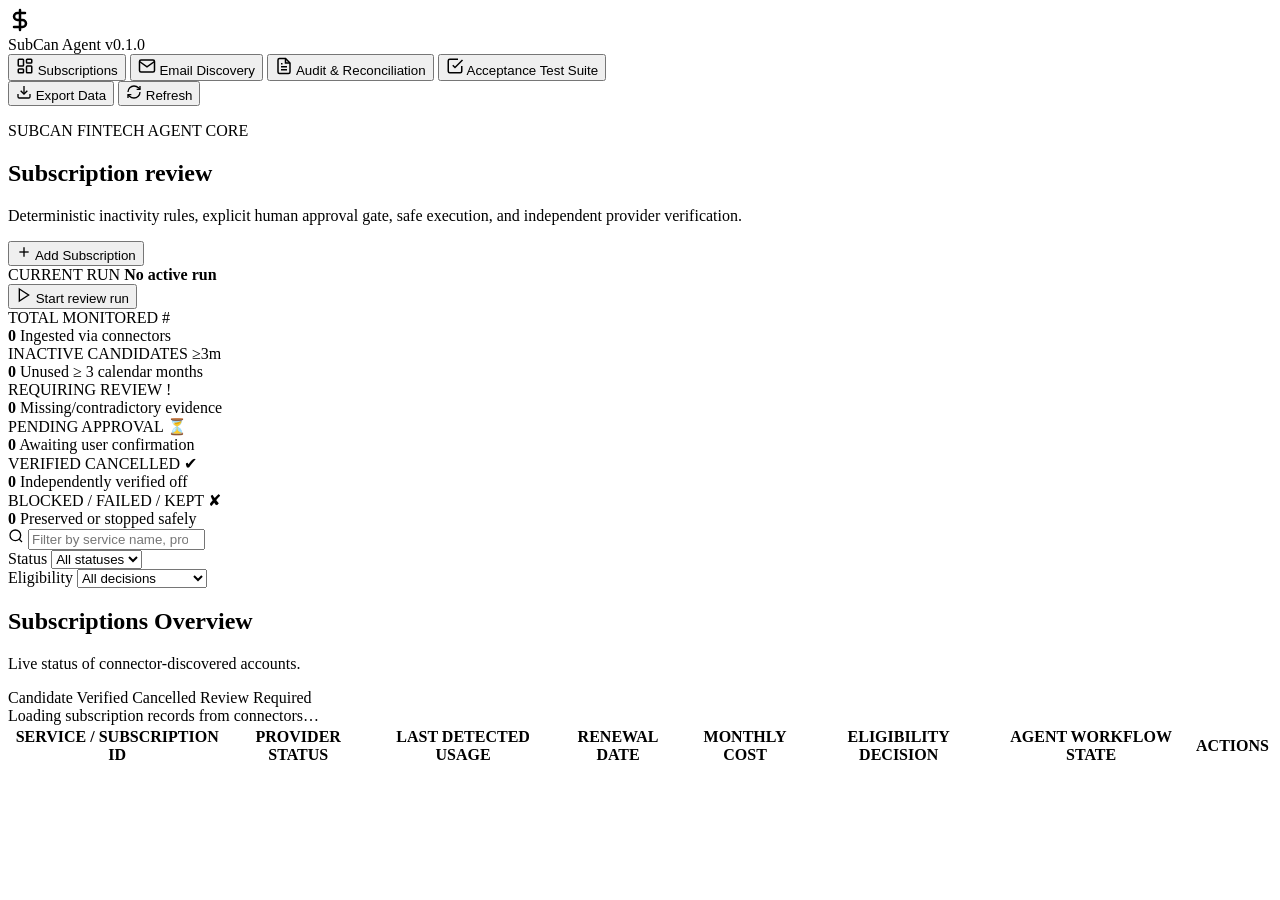
==== frontend/index.html @ d46a7554 "Feature: Backend and Database Integration" ====
<!doctype html>
<html lang="en">
<head>
  <meta charset="utf-8">
  <meta name="viewport" content="width=device-width, initial-scale=1">
  <meta name="description" content="SubCan - AI-assisted subscription cancellation agent. Detect, decide, approve, cancel, and verify unused subscriptions.">
  <title>SubCan — AI-Assisted Subscription Cancellation Agent</title>
  <link rel="preconnect" href="https://fonts.googleapis.com">
  <link rel="preconnect" href="https://fonts.gstatic.com" crossorigin>
  <link href="https://fonts.googleapis.com/css2?family=Plus+Jakarta+Sans:wght@400;500;600;700;800&family=JetBrains+Mono:wght@400;500;600&display=swap" rel="stylesheet">
  <link rel="stylesheet" href="/dashboard/styles.css?v=2.1">
</head>
<body>
  <div class="app-layout">
    <!-- Navigation Sidebar / Topbar -->
    <header class="app-header">
      <div class="brand">
        <div class="logo-mark">
          <svg width="24" height="24" viewBox="0 0 24 24" fill="none" stroke="currentColor" stroke-width="2.5" stroke-linecap="round" stroke-linejoin="round">
            <path d="M12 2v20M17 5H9.5a3.5 3.5 0 0 0 0 7h5a3.5 3.5 0 0 1 0 7H6"/>
          </svg>
        </div>
        <div>
          <span class="brand-title">SubCan</span>
          <span class="brand-badge">Agent v0.1.0</span>
        </div>
      </div>

      <nav class="nav-tabs" role="tablist">
        <button id="tab-btn-dashboard" class="nav-tab active" role="tab" aria-selected="true" data-tab="tab-dashboard">
          <svg width="18" height="18" viewBox="0 0 24 24" fill="none" stroke="currentColor" stroke-width="2"><rect width="7" height="9" x="3" y="3" rx="1"/><rect width="7" height="5" x="14" y="3" rx="1"/><rect width="7" height="9" x="14" y="12" rx="1"/><rect width="7" height="5" x="3" y="16" rx="1"/></svg>
          Subscriptions
        </button>
        <button id="tab-btn-email" class="nav-tab" role="tab" aria-selected="false" data-tab="tab-email">
          <svg width="18" height="18" viewBox="0 0 24 24" fill="none" stroke="currentColor" stroke-width="2"><path d="M4 4h16c1.1 0 2 .9 2 2v12c0 1.1-.9 2-2 2H4c-1.1 0-2-.9-2-2V6c0-1.1.9-2 2-2z"/><polyline points="22,6 12,13 2,6"/></svg>
          Email Discovery
        </button>
        <button id="tab-btn-audit" class="nav-tab" role="tab" aria-selected="false" data-tab="tab-audit">
          <svg width="18" height="18" viewBox="0 0 24 24" fill="none" stroke="currentColor" stroke-width="2"><path d="M14 2H6a2 2 0 0 0-2 2v16a2 2 0 0 0 2 2h12a2 2 0 0 0 2-2V8z"/><polyline points="14 2 14 8 20 8"/><line x1="16" x2="8" y1="13" y2="13"/><line x1="16" x2="8" y1="17" y2="17"/><polyline points="10 9 9 9 8 9"/></svg>
          Audit & Reconciliation
        </button>
        <button id="tab-btn-tests" class="nav-tab" role="tab" aria-selected="false" data-tab="tab-tests">
          <svg width="18" height="18" viewBox="0 0 24 24" fill="none" stroke="currentColor" stroke-width="2"><path d="m9 11 3 3L22 4"/><path d="M21 12v7a2 2 0 0 1-2 2H5a2 2 0 0 1-2-2V5a2 2 0 0 1 2-2h11"/></svg>
          Acceptance Test Suite
        </button>
      </nav>

      <div class="header-actions">
        <button id="export-user-data-btn" class="button secondary icon-btn" title="Export all user data (GDPR JSON)">
          <svg width="16" height="16" viewBox="0 0 24 24" fill="none" stroke="currentColor" stroke-width="2"><path d="M21 15v4a2 2 0 0 1-2 2H5a2 2 0 0 1-2-2v-4"/><polyline points="7 10 12 15 17 10"/><line x1="12" y1="15" x2="12" y2="3"/></svg>
          Export Data
        </button>
        <button id="refresh" class="button secondary icon-btn" title="Refresh state">
          <svg width="16" height="16" viewBox="0 0 24 24" fill="none" stroke="currentColor" stroke-width="2"><path d="M3 12a9 9 0 0 1 9-9 9.75 9.75 0 0 1 6.74 2.74L21 8"/><path d="M21 3v5h-5"/><path d="M21 12a9 9 0 0 1-9 9 9.75 9.75 0 0 1-6.74-2.74L3 16"/><path d="M8 16H3v5"/></svg>
          Refresh
        </button>
      </div>
    </header>

    <main class="main-content">
      <!-- Title section -->
      <section class="page-title-bar">
        <div>
          <p class="eyebrow">SUBCAN FINTECH AGENT CORE</p>
          <h1 id="page-heading">Subscription review</h1>
          <p class="muted subtitle">Deterministic inactivity rules, explicit human approval gate, safe execution, and independent provider verification.</p>
        </div>
        <div class="run-control-box">
          <button id="open-add-sub-modal" class="button secondary icon-btn" title="Manually add a subscription">
            <svg width="16" height="16" viewBox="0 0 24 24" fill="none" stroke="currentColor" stroke-width="2"><line x1="12" y1="5" x2="12" y2="19"/><line x1="5" y1="12" x2="19" y2="12"/></svg>
            Add Subscription
          </button>
          <div class="run-meta">
            <span class="label">CURRENT RUN</span>
            <strong id="active-run-id">No active run</strong>
          </div>
          <button id="start-run" class="button primary glow">
            <svg width="16" height="16" viewBox="0 0 24 24" fill="none" stroke="currentColor" stroke-width="2"><polygon points="5 3 19 12 5 21 5 3"/></svg>
            Start review run
          </button>
        </div>
      </section>

      <!-- Global notification banner -->
      <div id="notice" class="notice-banner" role="status" hidden>
        <span id="notice-icon" class="notice-icon"></span>
        <span id="notice-msg"></span>
        <button id="notice-close" class="notice-close" aria-label="Dismiss notice">×</button>
      </div>

      <!-- Tab 1: Dashboard & Review -->
      <div id="tab-dashboard" class="tab-pane active" role="tabpanel">
        <!-- Metric Overview Cards -->
        <section id="cards" class="metrics-grid" aria-label="Subscription Overview">
          <article class="metric-card">
            <div class="metric-header">
              <span class="metric-label">TOTAL MONITORED</span>
              <span class="metric-icon total">#</span>
            </div>
            <strong id="total" class="metric-value">0</strong>
            <span class="metric-foot">Ingested via connectors</span>
          </article>

          <article class="metric-card">
            <div class="metric-header">
              <span class="metric-label">INACTIVE CANDIDATES</span>
              <span class="metric-icon candidate">&ge;3m</span>
            </div>
            <strong id="inactive" class="metric-value">0</strong>
            <span class="metric-foot">Unused &ge; 3 calendar months</span>
          </article>

          <article class="metric-card">
            <div class="metric-header">
              <span class="metric-label">REQUIRING REVIEW</span>
              <span class="metric-icon review">!</span>
            </div>
            <strong id="review" class="metric-value">0</strong>
            <span class="metric-foot">Missing/contradictory evidence</span>
          </article>

          <article class="metric-card">
            <div class="metric-header">
              <span class="metric-label">PENDING APPROVAL</span>
              <span class="metric-icon pending">&#x23F3;</span>
            </div>
            <strong id="pending" class="metric-value">0</strong>
            <span class="metric-foot">Awaiting user confirmation</span>
          </article>

          <article class="metric-card highlight-success">
            <div class="metric-header">
              <span class="metric-label">VERIFIED CANCELLED</span>
              <span class="metric-icon verified">&#x2714;</span>
            </div>
            <strong id="verified" class="metric-value">0</strong>
            <span class="metric-foot">Independently verified off</span>
          </article>

          <article class="metric-card highlight-danger">
            <div class="metric-header">
              <span class="metric-label">BLOCKED / FAILED / KEPT</span>
              <span class="metric-icon blocked">&#x2718;</span>
            </div>
            <strong id="blocked" class="metric-value">0</strong>
            <span class="metric-foot">Preserved or stopped safely</span>
          </article>
        </section>

        <!-- Filter Controls -->
        <section class="toolbar-card" aria-label="Subscription search and filters">
          <div class="search-field">
            <svg width="16" height="16" viewBox="0 0 24 24" fill="none" stroke="currentColor" stroke-width="2"><circle cx="11" cy="11" r="8"/><path d="m21 21-4.3-4.3"/></svg>
            <input id="search" type="search" placeholder="Filter by service name, provider, or ID…">
          </div>
          <div class="filter-group">
            <label for="status-filter">Status</label>
            <select id="status-filter">
              <option value="">All statuses</option>
              <option value="active">Active</option>
              <option value="cancelled">Cancelled</option>
              <option value="unknown">Unknown</option>
            </select>
          </div>
          <div class="filter-group">
            <label for="eligibility-filter">Eligibility</label>
            <select id="eligibility-filter">
              <option value="">All decisions</option>
              <option value="candidate">Eligible Candidate</option>
              <option value="needs_review">Needs Review</option>
              <option value="not_eligible">Not Eligible</option>
            </select>
          </div>
        </section>

        <!-- Subscription Records Table -->
        <section class="table-card">
          <div class="card-header">
            <div>
              <h2>Subscriptions Overview</h2>
              <p id="table-subtext" class="muted">Live status of connector-discovered accounts.</p>
            </div>
            <div class="legend">
              <span class="legend-item"><span class="dot candidate"></span> Candidate</span>
              <span class="legend-item"><span class="dot verified"></span> Verified Cancelled</span>
              <span class="legend-item"><span class="dot review"></span> Review Required</span>
            </div>
          </div>

          <div id="loading" class="empty-state">Loading subscription records from connectors…</div>

          <div class="table-wrap">
            <table class="data-table">
              <thead>
                <tr>
                  <th>SERVICE / SUBSCRIPTION ID</th>
                  <th>PROVIDER STATUS</th>
                  <th>LAST DETECTED USAGE</th>
                  <th>RENEWAL DATE</th>
                  <th>MONTHLY COST</th>
                  <th>ELIGIBILITY DECISION</th>
                  <th>AGENT WORKFLOW STATE</th>
                  <th>ACTIONS</th>
                </tr>
              </thead>
              <tbody id="subscription-rows"></tbody>
            </table>
          </div>
        </section>
      </div>

      <!-- Tab 2: Audit Trail & Reconciliation -->
      <div id="tab-audit" class="tab-pane" role="tabpanel" hidden>
        <div class="reconciliation-panel">
          <div class="reconcile-stats">
            <div class="stat-pill">
              <span class="stat-label">TOTAL EVALUATED</span>
              <strong id="audit-total-evaluated">0</strong>
            </div>
            <div class="stat-pill success">
              <span class="stat-label">CANCELLED & VERIFIED</span>
              <strong id="audit-total-cancelled">0</strong>
            </div>
            <div class="stat-pill neutral">
              <span class="stat-label">USER KEPT / DECLINED</span>
              <strong id="audit-total-kept">0</strong>
            </div>
            <div class="stat-pill highlight">
              <span class="stat-label">RECURRING MONTHLY SAVINGS</span>
              <strong id="audit-monthly-savings">$0.00</strong>
            </div>
          </div>

          <div class="audit-split">
            <!-- Run Itemized Breakdown -->
            <div class="card half-card">
              <div class="card-header">
                <h3>Subscription Reconciliation</h3>
                <span class="badge">Run Report</span>
              </div>
              <div class="table-wrap mini">
                <table class="data-table">
                  <thead>
                    <tr>
                      <th>Service</th>
                      <th>Final Status</th>
                      <th>Action Succeeded?</th>
                      <th>Independent Verification</th>
                    </tr>
                  </thead>
                  <tbody id="reconciliation-rows">
                    <tr><td colspan="4" class="empty-state">Start an orchestration run to inspect report reconciliation.</td></tr>
                  </tbody>
                </table>
              </div>
            </div>

            <!-- Immutable Event Log -->
            <div class="card half-card">
              <div class="card-header">
                <h3>Immutable Audit Trail (SQLite)</h3>
                <button id="refresh-audit" class="button secondary small">Refresh Trail</button>
              </div>
              <div id="audit-events-timeline" class="events-timeline">
                <div class="empty-state">No audit events found. Run a review and perform actions to generate events.</div>
              </div>
            </div>
          </div>
        </div>
      </div>

      <!-- Tab 3: Official Acceptance Test Suite (Screen E) -->
      <div id="tab-tests" class="tab-pane" role="tabpanel" hidden>
        <section class="test-runner-card">
          <div class="runner-header">
            <div>
              <h2>Official Acceptance Test Report (Screen E)</h2>
              <p class="muted">Live verification scorecard for TC1 - TC4 and required safety edge cases.</p>
            </div>
            <button id="run-official-tests-btn" class="button primary glow">
              <svg width="16" height="16" viewBox="0 0 24 24" fill="none" stroke="currentColor" stroke-width="2"><polygon points="5 3 19 12 5 21 5 3"/></svg>
              Execute Official Acceptance Suite
            </button>
          </div>

          <div id="test-summary-bar" class="test-summary-bar" hidden>
            <div class="scorecard-chip" id="chip-passed">Passed: <strong id="score-passed">0</strong></div>
            <div class="scorecard-chip" id="chip-failed">Failed: <strong id="score-failed">0</strong></div>
            <div class="scorecard-chip" id="chip-total">Total: <strong id="score-total">0</strong></div>
          </div>

          <div id="tests-loading" class="empty-state" hidden>Executing official test scenarios in mock environment…</div>

          <div class="table-wrap">
            <table class="data-table test-table">
              <thead>
                <tr>
                  <th style="width: 100px;">SCENARIO</th>
                  <th>TITLE & DESCRIPTION</th>
                  <th>INPUT FIXTURE</th>
                  <th>EXPECTED RESULT</th>
                  <th>ACTUAL RESULT</th>
                  <th style="width: 110px;">STATUS</th>
                  <th>SUPPORTING EVIDENCE</th>
                </tr>
              </thead>
              <tbody id="official-test-rows">
                <tr><td colspan="7" class="empty-state">Click 'Execute Official Acceptance Suite' to run all official test scenarios.</td></tr>
              </tbody>
            </table>
          </div>
        </section>
      </div>

      <!-- Tab 4: Email Discovery & Review -->
      <div id="tab-email" class="tab-pane" role="tabpanel" hidden>
        <div class="email-panel">
          <!-- Connection Status Hero Card -->
          <section class="email-hero">
            <div class="email-meta-box">
              <div style="display: flex; align-items: center; gap: 12px; margin-bottom: 4px;">
                <span id="email-status-pill" class="status-indicator disconnected">
                  <span class="pulse-dot"></span> <span id="email-status-label">Disconnected</span>
                </span>
                <span class="badge" id="oauth-mode-badge">Google OAuth 2.0</span>
              </div>
              <h2 id="email-address-display" style="font-size: 20px; font-weight: 700; color: #fff;">No connected mailbox</h2>
              <p class="muted" style="font-size: 13px;">Connect your Gmail account with read-only access to automatically detect recurring streaming and software receipts.</p>
              <div style="font-size: 12px; color: var(--text-muted); margin-top: 4px;">
                Last synchronized: <strong id="email-last-sync" style="color: var(--text-secondary);">Never</strong>
              </div>
            </div>
            <div class="email-actions-box">
              <button id="email-connect-btn" class="button primary glow">
                <svg width="16" height="16" viewBox="0 0 24 24" fill="none" stroke="currentColor" stroke-width="2"><path d="M15 3h4a2 2 0 0 1 2 2v14a2 2 0 0 1-2 2h-4"/><polyline points="10 17 15 12 10 7"/><line x1="15" y1="12" x2="3" y2="12"/></svg>
                Connect Gmail Account
              </button>
              <button id="email-sync-btn" class="button secondary icon-btn" title="Scan mailbox for billing receipts">
                <svg width="16" height="16" viewBox="0 0 24 24" fill="none" stroke="currentColor" stroke-width="2"><path d="M21.5 2v6h-6M21.34 15.57a10 10 0 1 1-.57-8.38l5.67-5.67"/></svg>
                Sync Billing Emails
              </button>
              <button id="email-disconnect-btn" class="button secondary small" style="display: none;">
                Disconnect
              </button>
            </div>
          </section>

          <!-- Candidate Review List -->
          <section class="table-card">
            <div class="card-header">
              <div>
                <h2>Discovered Subscription Candidates</h2>
                <p class="muted">Review candidate subscriptions extracted from billing emails. Confirm to add them to your unified monitoring inventory.</p>
              </div>
              <span id="candidate-count-badge" class="badge">0 candidates pending</span>
            </div>

            <div id="candidates-loading" class="empty-state" hidden>Searching mailbox and extracting subscription receipts…</div>

            <div class="table-wrap">
              <table class="data-table">
                <thead>
                  <tr>
                    <th>MERCHANT / PROVIDER</th>
                    <th>DETECTED COST</th>
                    <th>CYCLE</th>
                    <th>RENEWAL DATE</th>
                    <th>CONFIDENCE</th>
                    <th>EMAIL EVIDENCE EXCERPT</th>
                    <th>STATUS / ACTIONS</th>
                  </tr>
                </thead>
                <tbody id="candidate-rows">
                  <tr><td colspan="7" class="empty-state">No candidates discovered yet. Connect mailbox and click 'Sync Billing Emails'.</td></tr>
                </tbody>
              </table>
            </div>
          </section>
        </div>
      </div>
    </main>

    <!-- Slide-over Drawer for Subscription Details & Approval Gate -->
    <aside id="detail-drawer" class="drawer-overlay" hidden aria-hidden="true" style="display: none;">
      <div class="drawer" role="dialog" aria-modal="true" aria-labelledby="detail-title">
        <div class="drawer-header">
          <div>
            <span id="detail-eyebrow" class="drawer-eyebrow">SUBSCRIPTION DETAILS</span>
            <h2 id="detail-title">Service Details</h2>
            <code id="detail-subtitle" class="sub-id-code">—</code>
          </div>
          <button id="close-detail" class="icon-btn close-btn" aria-label="Close drawer">×</button>
        </div>

        <div id="detail-body" class="drawer-body">
          <!-- Populated dynamically when a subscription is inspected -->
        </div>
      </div>
    </aside>

    <!-- Add Subscription Modal Dialog -->
    <div id="add-sub-modal" class="modal-backdrop" hidden>
      <div class="modal-dialog" role="dialog" aria-modal="true" aria-labelledby="add-sub-title">
        <div class="modal-header">
          <h3 id="add-sub-title" class="modal-title">Track Subscription Manually</h3>
          <button id="close-add-sub-modal" class="icon-btn close-btn" aria-label="Close modal">×</button>
        </div>
        <form id="add-sub-form">
          <div class="modal-body">
            <div class="form-group">
              <label for="manual-service-name">Service / Merchant Name *</label>
              <input id="manual-service-name" class="form-control" type="text" placeholder="e.g. Netflix, Spotify, OpenAI" required>
            </div>

            <div class="form-row">
              <div class="form-group">
                <label for="manual-cost">Monthly Cost ($)</label>
                <input id="manual-cost" class="form-control" type="number" step="0.01" min="0" placeholder="e.g. 15.99">
              </div>
              <div class="form-group">
                <label for="manual-billing-cycle">Billing Interval</label>
                <select id="manual-billing-cycle" class="form-control">
                  <option value="monthly">Monthly</option>
                  <option value="annual">Annual</option>
                  <option value="quarterly">Quarterly</option>
                  <option value="weekly">Weekly</option>
                </select>
              </div>
            </div>

            <div class="form-row">
              <div class="form-group">
                <label for="manual-renewal-date">Next Renewal Date</label>
                <input id="manual-renewal-date" class="form-control" type="date">
              </div>
              <div class="form-group">
                <label for="manual-last-used">Last Streamed / Used Date</label>
                <input id="manual-last-used" class="form-control" type="date">
              </div>
            </div>

            <div class="form-row">
              <div class="form-group">
                <label for="manual-category">Category</label>
                <input id="manual-category" class="form-control" type="text" placeholder="e.g. streaming, software, cloud">
              </div>
              <div class="form-group">
                <label for="manual-status">Status</label>
                <select id="manual-status" class="form-control">
                  <option value="active">Active</option>
                  <option value="unknown">Unknown</option>
                  <option value="cancelled">Cancelled</option>
                </select>
              </div>
            </div>

            <div class="form-group">
              <label for="manual-portal-url">Official Account / Portal URL</label>
              <input id="manual-portal-url" class="form-control" type="url" placeholder="https://provider.com/account">
            </div>

            <div class="form-group">
              <label for="manual-notes">Notes / Reference</label>
              <textarea id="manual-notes" class="form-control" rows="2" placeholder="e.g. Family plan, registered under work email"></textarea>
            </div>
          </div>
          <div class="modal-footer">
            <button type="button" id="cancel-add-sub" class="button secondary">Cancel</button>
            <button type="submit" id="save-add-sub" class="button primary glow">Save to Inventory</button>
          </div>
        </form>
      </div>
    </div>

    <!-- Edit Subscription Modal Dialog -->
    <div id="edit-sub-modal" class="modal-backdrop" hidden>
      <div class="modal-dialog" role="dialog" aria-modal="true" aria-labelledby="edit-sub-title">
        <div class="modal-header">
          <h3 id="edit-sub-title" class="modal-title">Edit Subscription Details</h3>
          <button id="close-edit-sub-modal" class="icon-btn close-btn" aria-label="Close modal">×</button>
        </div>
        <form id="edit-sub-form">
          <input type="hidden" id="edit-sub-id">
          <div class="modal-body">
            <div class="form-group">
              <label for="edit-service-name">Service / Merchant Name</label>
              <input id="edit-service-name" class="form-control" type="text" required>
            </div>

            <div class="form-row">
              <div class="form-group">
                <label for="edit-cost">Monthly Cost ($)</label>
                <input id="edit-cost" class="form-control" type="number" step="0.01" min="0">
              </div>
              <div class="form-group">
                <label for="edit-billing-cycle">Billing Interval</label>
                <select id="edit-billing-cycle" class="form-control">
                  <option value="monthly">Monthly</option>
                  <option value="annual">Annual</option>
                  <option value="quarterly">Quarterly</option>
                  <option value="weekly">Weekly</option>
                </select>
              </div>
            </div>

            <div class="form-row">
              <div class="form-group">
                <label for="edit-renewal-date">Next Renewal Date</label>
                <input id="edit-renewal-date" class="form-control" type="date">
              </div>
              <div class="form-group">
                <label for="edit-last-used">Last Streamed / Used Date</label>
                <input id="edit-last-used" class="form-control" type="date">
              </div>
            </div>

            <div class="form-row">
              <div class="form-group">
                <label for="edit-category">Category</label>
                <input id="edit-category" class="form-control" type="text">
              </div>
              <div class="form-group">
                <label for="edit-status">Status</label>
                <select id="edit-status" class="form-control">
                  <option value="active">Active</option>
                  <option value="unknown">Unknown</option>
                  <option value="cancelled">Cancelled</option>
                </select>
              </div>
            </div>

            <div class="form-group">
              <label for="edit-notes">Notes / Reference</label>
              <textarea id="edit-notes" class="form-control" rows="2"></textarea>
            </div>
          </div>
          <div class="modal-footer">
            <button type="button" id="cancel-edit-sub" class="button secondary">Cancel</button>
            <button type="submit" id="save-edit-sub" class="button primary glow">Save Changes</button>
          </div>
        </form>
      </div>
    </div>
  </div>

  <script src="/dashboard/app.js?v=2.1"></script>
</body>
</html>
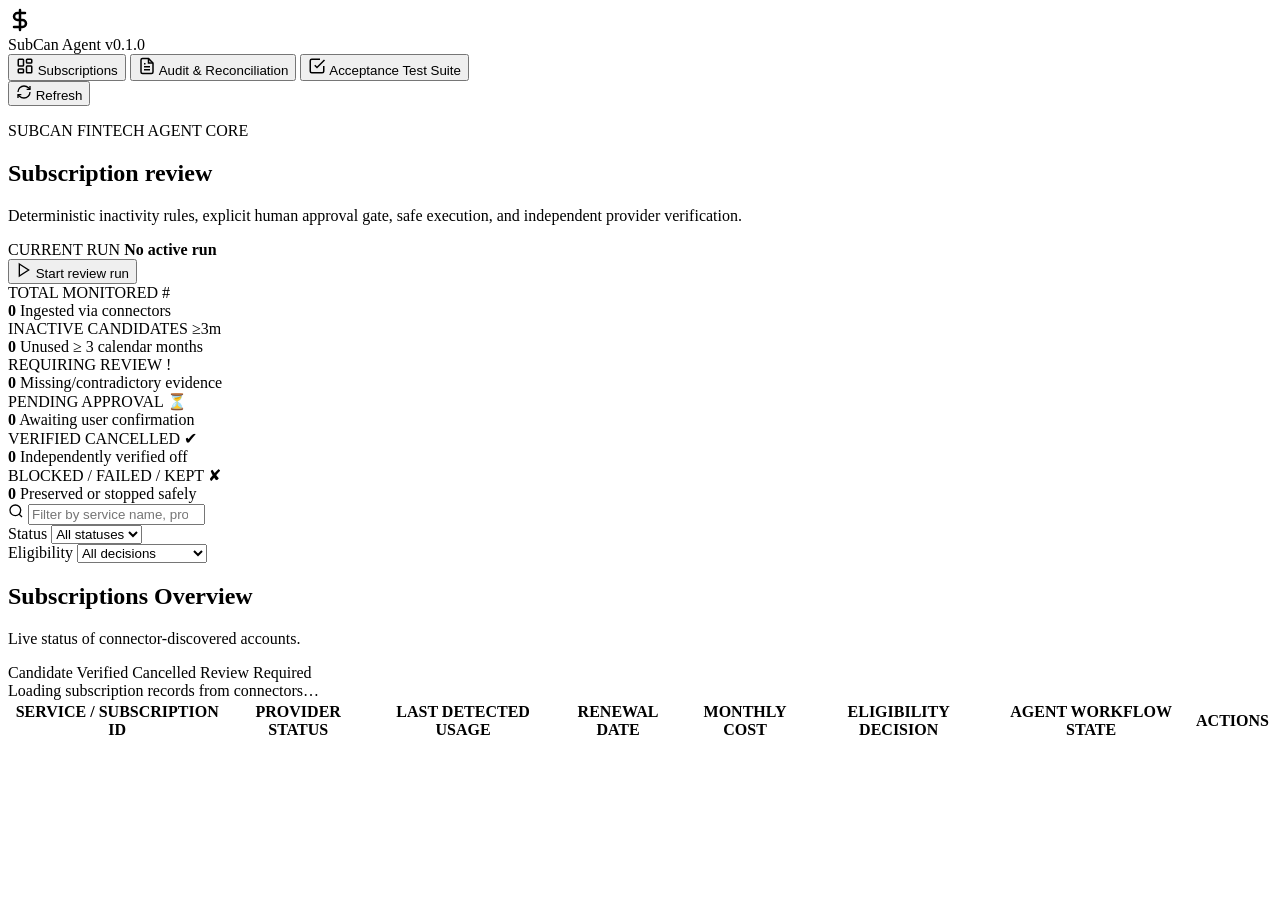
==== commit 11f42203: "Merge pull request #4 from LOKI25557/feature/loki-backend Feature: integrate Gmail OAuth, subscripti" ====
--- a/frontend/index.html
+++ b/frontend/index.html
@@ -31,10 +31,6 @@
           <svg width="18" height="18" viewBox="0 0 24 24" fill="none" stroke="currentColor" stroke-width="2"><rect width="7" height="9" x="3" y="3" rx="1"/><rect width="7" height="5" x="14" y="3" rx="1"/><rect width="7" height="9" x="14" y="12" rx="1"/><rect width="7" height="5" x="3" y="16" rx="1"/></svg>
           Subscriptions
         </button>
-        <button id="tab-btn-email" class="nav-tab" role="tab" aria-selected="false" data-tab="tab-email">
-          <svg width="18" height="18" viewBox="0 0 24 24" fill="none" stroke="currentColor" stroke-width="2"><path d="M4 4h16c1.1 0 2 .9 2 2v12c0 1.1-.9 2-2 2H4c-1.1 0-2-.9-2-2V6c0-1.1.9-2 2-2z"/><polyline points="22,6 12,13 2,6"/></svg>
-          Email Discovery
-        </button>
         <button id="tab-btn-audit" class="nav-tab" role="tab" aria-selected="false" data-tab="tab-audit">
           <svg width="18" height="18" viewBox="0 0 24 24" fill="none" stroke="currentColor" stroke-width="2"><path d="M14 2H6a2 2 0 0 0-2 2v16a2 2 0 0 0 2 2h12a2 2 0 0 0 2-2V8z"/><polyline points="14 2 14 8 20 8"/><line x1="16" x2="8" y1="13" y2="13"/><line x1="16" x2="8" y1="17" y2="17"/><polyline points="10 9 9 9 8 9"/></svg>
           Audit & Reconciliation
@@ -46,10 +42,6 @@
       </nav>
 
       <div class="header-actions">
-        <button id="export-user-data-btn" class="button secondary icon-btn" title="Export all user data (GDPR JSON)">
-          <svg width="16" height="16" viewBox="0 0 24 24" fill="none" stroke="currentColor" stroke-width="2"><path d="M21 15v4a2 2 0 0 1-2 2H5a2 2 0 0 1-2-2v-4"/><polyline points="7 10 12 15 17 10"/><line x1="12" y1="15" x2="12" y2="3"/></svg>
-          Export Data
-        </button>
         <button id="refresh" class="button secondary icon-btn" title="Refresh state">
           <svg width="16" height="16" viewBox="0 0 24 24" fill="none" stroke="currentColor" stroke-width="2"><path d="M3 12a9 9 0 0 1 9-9 9.75 9.75 0 0 1 6.74 2.74L21 8"/><path d="M21 3v5h-5"/><path d="M21 12a9 9 0 0 1-9 9 9.75 9.75 0 0 1-6.74-2.74L3 16"/><path d="M8 16H3v5"/></svg>
           Refresh
@@ -66,10 +58,6 @@
           <p class="muted subtitle">Deterministic inactivity rules, explicit human approval gate, safe execution, and independent provider verification.</p>
         </div>
         <div class="run-control-box">
-          <button id="open-add-sub-modal" class="button secondary icon-btn" title="Manually add a subscription">
-            <svg width="16" height="16" viewBox="0 0 24 24" fill="none" stroke="currentColor" stroke-width="2"><line x1="12" y1="5" x2="12" y2="19"/><line x1="5" y1="12" x2="19" y2="12"/></svg>
-            Add Subscription
-          </button>
           <div class="run-meta">
             <span class="label">CURRENT RUN</span>
             <strong id="active-run-id">No active run</strong>
@@ -311,73 +299,6 @@
           </div>
         </section>
       </div>
-
-      <!-- Tab 4: Email Discovery & Review -->
-      <div id="tab-email" class="tab-pane" role="tabpanel" hidden>
-        <div class="email-panel">
-          <!-- Connection Status Hero Card -->
-          <section class="email-hero">
-            <div class="email-meta-box">
-              <div style="display: flex; align-items: center; gap: 12px; margin-bottom: 4px;">
-                <span id="email-status-pill" class="status-indicator disconnected">
-                  <span class="pulse-dot"></span> <span id="email-status-label">Disconnected</span>
-                </span>
-                <span class="badge" id="oauth-mode-badge">Google OAuth 2.0</span>
-              </div>
-              <h2 id="email-address-display" style="font-size: 20px; font-weight: 700; color: #fff;">No connected mailbox</h2>
-              <p class="muted" style="font-size: 13px;">Connect your Gmail account with read-only access to automatically detect recurring streaming and software receipts.</p>
-              <div style="font-size: 12px; color: var(--text-muted); margin-top: 4px;">
-                Last synchronized: <strong id="email-last-sync" style="color: var(--text-secondary);">Never</strong>
-              </div>
-            </div>
-            <div class="email-actions-box">
-              <button id="email-connect-btn" class="button primary glow">
-                <svg width="16" height="16" viewBox="0 0 24 24" fill="none" stroke="currentColor" stroke-width="2"><path d="M15 3h4a2 2 0 0 1 2 2v14a2 2 0 0 1-2 2h-4"/><polyline points="10 17 15 12 10 7"/><line x1="15" y1="12" x2="3" y2="12"/></svg>
-                Connect Gmail Account
-              </button>
-              <button id="email-sync-btn" class="button secondary icon-btn" title="Scan mailbox for billing receipts">
-                <svg width="16" height="16" viewBox="0 0 24 24" fill="none" stroke="currentColor" stroke-width="2"><path d="M21.5 2v6h-6M21.34 15.57a10 10 0 1 1-.57-8.38l5.67-5.67"/></svg>
-                Sync Billing Emails
-              </button>
-              <button id="email-disconnect-btn" class="button secondary small" style="display: none;">
-                Disconnect
-              </button>
-            </div>
-          </section>
-
-          <!-- Candidate Review List -->
-          <section class="table-card">
-            <div class="card-header">
-              <div>
-                <h2>Discovered Subscription Candidates</h2>
-                <p class="muted">Review candidate subscriptions extracted from billing emails. Confirm to add them to your unified monitoring inventory.</p>
-              </div>
-              <span id="candidate-count-badge" class="badge">0 candidates pending</span>
-            </div>
-
-            <div id="candidates-loading" class="empty-state" hidden>Searching mailbox and extracting subscription receipts…</div>
-
-            <div class="table-wrap">
-              <table class="data-table">
-                <thead>
-                  <tr>
-                    <th>MERCHANT / PROVIDER</th>
-                    <th>DETECTED COST</th>
-                    <th>CYCLE</th>
-                    <th>RENEWAL DATE</th>
-                    <th>CONFIDENCE</th>
-                    <th>EMAIL EVIDENCE EXCERPT</th>
-                    <th>STATUS / ACTIONS</th>
-                  </tr>
-                </thead>
-                <tbody id="candidate-rows">
-                  <tr><td colspan="7" class="empty-state">No candidates discovered yet. Connect mailbox and click 'Sync Billing Emails'.</td></tr>
-                </tbody>
-              </table>
-            </div>
-          </section>
-        </div>
-      </div>
     </main>
 
     <!-- Slide-over Drawer for Subscription Details & Approval Gate -->
@@ -397,150 +318,6 @@
         </div>
       </div>
     </aside>
-
-    <!-- Add Subscription Modal Dialog -->
-    <div id="add-sub-modal" class="modal-backdrop" hidden>
-      <div class="modal-dialog" role="dialog" aria-modal="true" aria-labelledby="add-sub-title">
-        <div class="modal-header">
-          <h3 id="add-sub-title" class="modal-title">Track Subscription Manually</h3>
-          <button id="close-add-sub-modal" class="icon-btn close-btn" aria-label="Close modal">×</button>
-        </div>
-        <form id="add-sub-form">
-          <div class="modal-body">
-            <div class="form-group">
-              <label for="manual-service-name">Service / Merchant Name *</label>
-              <input id="manual-service-name" class="form-control" type="text" placeholder="e.g. Netflix, Spotify, OpenAI" required>
-            </div>
-
-            <div class="form-row">
-              <div class="form-group">
-                <label for="manual-cost">Monthly Cost ($)</label>
-                <input id="manual-cost" class="form-control" type="number" step="0.01" min="0" placeholder="e.g. 15.99">
-              </div>
-              <div class="form-group">
-                <label for="manual-billing-cycle">Billing Interval</label>
-                <select id="manual-billing-cycle" class="form-control">
-                  <option value="monthly">Monthly</option>
-                  <option value="annual">Annual</option>
-                  <option value="quarterly">Quarterly</option>
-                  <option value="weekly">Weekly</option>
-                </select>
-              </div>
-            </div>
-
-            <div class="form-row">
-              <div class="form-group">
-                <label for="manual-renewal-date">Next Renewal Date</label>
-                <input id="manual-renewal-date" class="form-control" type="date">
-              </div>
-              <div class="form-group">
-                <label for="manual-last-used">Last Streamed / Used Date</label>
-                <input id="manual-last-used" class="form-control" type="date">
-              </div>
-            </div>
-
-            <div class="form-row">
-              <div class="form-group">
-                <label for="manual-category">Category</label>
-                <input id="manual-category" class="form-control" type="text" placeholder="e.g. streaming, software, cloud">
-              </div>
-              <div class="form-group">
-                <label for="manual-status">Status</label>
-                <select id="manual-status" class="form-control">
-                  <option value="active">Active</option>
-                  <option value="unknown">Unknown</option>
-                  <option value="cancelled">Cancelled</option>
-                </select>
-              </div>
-            </div>
-
-            <div class="form-group">
-              <label for="manual-portal-url">Official Account / Portal URL</label>
-              <input id="manual-portal-url" class="form-control" type="url" placeholder="https://provider.com/account">
-            </div>
-
-            <div class="form-group">
-              <label for="manual-notes">Notes / Reference</label>
-              <textarea id="manual-notes" class="form-control" rows="2" placeholder="e.g. Family plan, registered under work email"></textarea>
-            </div>
-          </div>
-          <div class="modal-footer">
-            <button type="button" id="cancel-add-sub" class="button secondary">Cancel</button>
-            <button type="submit" id="save-add-sub" class="button primary glow">Save to Inventory</button>
-          </div>
-        </form>
-      </div>
-    </div>
-
-    <!-- Edit Subscription Modal Dialog -->
-    <div id="edit-sub-modal" class="modal-backdrop" hidden>
-      <div class="modal-dialog" role="dialog" aria-modal="true" aria-labelledby="edit-sub-title">
-        <div class="modal-header">
-          <h3 id="edit-sub-title" class="modal-title">Edit Subscription Details</h3>
-          <button id="close-edit-sub-modal" class="icon-btn close-btn" aria-label="Close modal">×</button>
-        </div>
-        <form id="edit-sub-form">
-          <input type="hidden" id="edit-sub-id">
-          <div class="modal-body">
-            <div class="form-group">
-              <label for="edit-service-name">Service / Merchant Name</label>
-              <input id="edit-service-name" class="form-control" type="text" required>
-            </div>
-
-            <div class="form-row">
-              <div class="form-group">
-                <label for="edit-cost">Monthly Cost ($)</label>
-                <input id="edit-cost" class="form-control" type="number" step="0.01" min="0">
-              </div>
-              <div class="form-group">
-                <label for="edit-billing-cycle">Billing Interval</label>
-                <select id="edit-billing-cycle" class="form-control">
-                  <option value="monthly">Monthly</option>
-                  <option value="annual">Annual</option>
-                  <option value="quarterly">Quarterly</option>
-                  <option value="weekly">Weekly</option>
-                </select>
-              </div>
-            </div>
-
-            <div class="form-row">
-              <div class="form-group">
-                <label for="edit-renewal-date">Next Renewal Date</label>
-                <input id="edit-renewal-date" class="form-control" type="date">
-              </div>
-              <div class="form-group">
-                <label for="edit-last-used">Last Streamed / Used Date</label>
-                <input id="edit-last-used" class="form-control" type="date">
-              </div>
-            </div>
-
-            <div class="form-row">
-              <div class="form-group">
-                <label for="edit-category">Category</label>
-                <input id="edit-category" class="form-control" type="text">
-              </div>
-              <div class="form-group">
-                <label for="edit-status">Status</label>
-                <select id="edit-status" class="form-control">
-                  <option value="active">Active</option>
-                  <option value="unknown">Unknown</option>
-                  <option value="cancelled">Cancelled</option>
-                </select>
-              </div>
-            </div>
-
-            <div class="form-group">
-              <label for="edit-notes">Notes / Reference</label>
-              <textarea id="edit-notes" class="form-control" rows="2"></textarea>
-            </div>
-          </div>
-          <div class="modal-footer">
-            <button type="button" id="cancel-edit-sub" class="button secondary">Cancel</button>
-            <button type="submit" id="save-edit-sub" class="button primary glow">Save Changes</button>
-          </div>
-        </form>
-      </div>
-    </div>
   </div>
 
   <script src="/dashboard/app.js?v=2.1"></script>
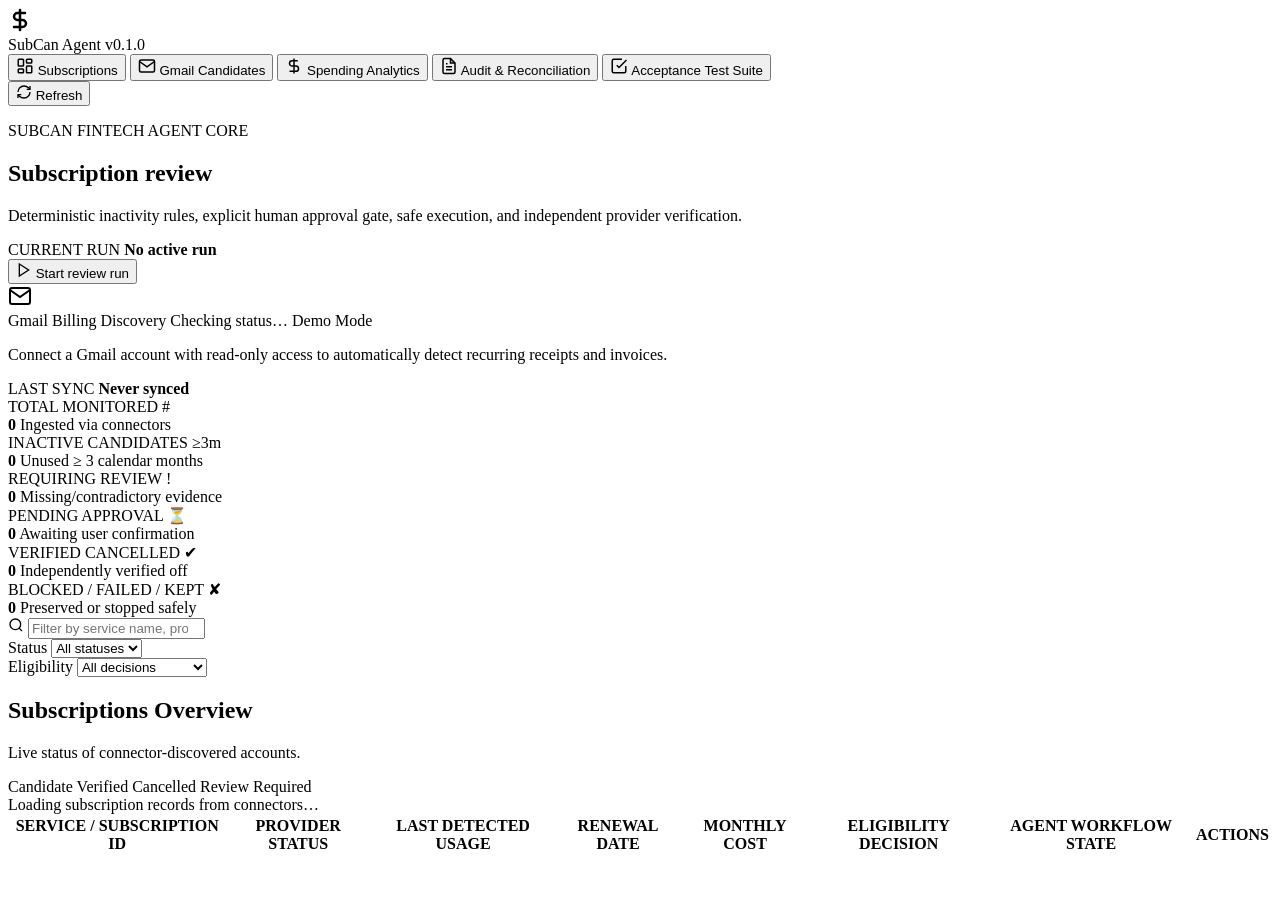
==== commit 5a07a281: "feat(dashboard): integrate Gmail candidates and spending analytics" ====
--- a/frontend/index.html
+++ b/frontend/index.html
@@ -31,6 +31,14 @@
           <svg width="18" height="18" viewBox="0 0 24 24" fill="none" stroke="currentColor" stroke-width="2"><rect width="7" height="9" x="3" y="3" rx="1"/><rect width="7" height="5" x="14" y="3" rx="1"/><rect width="7" height="9" x="14" y="12" rx="1"/><rect width="7" height="5" x="3" y="16" rx="1"/></svg>
           Subscriptions
         </button>
+        <button id="tab-btn-candidates" class="nav-tab" role="tab" aria-selected="false" data-tab="tab-candidates">
+          <svg width="18" height="18" viewBox="0 0 24 24" fill="none" stroke="currentColor" stroke-width="2"><path d="M4 4h16c1.1 0 2 .9 2 2v12c0 1.1-.9 2-2 2H4c-1.1 0-2-.9-2-2V6c0-1.1.9-2 2-2z"/><polyline points="22,6 12,13 2,6"/></svg>
+          Gmail Candidates <span id="nav-candidates-badge" class="nav-badge-pill" hidden>0</span>
+        </button>
+        <button id="tab-btn-analytics" class="nav-tab" role="tab" aria-selected="false" data-tab="tab-analytics">
+          <svg width="18" height="18" viewBox="0 0 24 24" fill="none" stroke="currentColor" stroke-width="2"><line x1="12" x2="12" y1="2" y2="22"/><path d="M17 5H9.5a3.5 3.5 0 0 0 0 7h5a3.5 3.5 0 0 1 0 7H6"/></svg>
+          Spending Analytics
+        </button>
         <button id="tab-btn-audit" class="nav-tab" role="tab" aria-selected="false" data-tab="tab-audit">
           <svg width="18" height="18" viewBox="0 0 24 24" fill="none" stroke="currentColor" stroke-width="2"><path d="M14 2H6a2 2 0 0 0-2 2v16a2 2 0 0 0 2 2h12a2 2 0 0 0 2-2V8z"/><polyline points="14 2 14 8 20 8"/><line x1="16" x2="8" y1="13" y2="13"/><line x1="16" x2="8" y1="17" y2="17"/><polyline points="10 9 9 9 8 9"/></svg>
           Audit & Reconciliation
@@ -75,6 +83,46 @@
         <span id="notice-msg"></span>
         <button id="notice-close" class="notice-close" aria-label="Dismiss notice">×</button>
       </div>
+
+      <!-- Gmail Integration & Discovery Banner -->
+      <section id="gmail-integration-card" class="gmail-panel" aria-label="Gmail Billing Discovery Integration">
+        <div class="gmail-panel-info">
+          <div class="gmail-icon-wrap">
+            <svg width="24" height="24" viewBox="0 0 24 24" fill="none" stroke="currentColor" stroke-width="2">
+              <path d="M4 4h16c1.1 0 2 .9 2 2v12c0 1.1-.9 2-2 2H4c-1.1 0-2-.9-2-2V6c0-1.1.9-2 2-2z"/>
+              <polyline points="22,6 12,13 2,6"/>
+            </svg>
+          </div>
+          <div class="gmail-info-content">
+            <div class="gmail-status-line">
+              <span class="gmail-title">Gmail Billing Discovery</span>
+              <span id="gmail-status-badge" class="badge">Checking status…</span>
+              <span id="data-source-badge" class="badge">Demo Mode</span>
+              <span id="gmail-user-email" class="sub-meta-pill" hidden></span>
+            </div>
+            <p id="gmail-status-desc" class="gmail-desc">Connect a Gmail account with read-only access to automatically detect recurring receipts and invoices.</p>
+            <div id="gmail-setup-hint" class="gmail-hint" hidden>
+              <svg width="14" height="14" viewBox="0 0 24 24" fill="none" stroke="currentColor" stroke-width="2"><circle cx="12" cy="12" r="10"/><line x1="12" x2="12" y1="8" y2="12"/><line x1="12" x2="12.01" y1="16" y2="16"/></svg>
+              <span><strong>Setup Needed:</strong> Add <code>GOOGLE_CLIENT_ID</code> and <code>GOOGLE_CLIENT_SECRET</code> to your local <code>.env</code> file. See <code>.env.example</code>.</span>
+            </div>
+          </div>
+        </div>
+        <div class="gmail-panel-actions">
+          <div class="gmail-sync-meta">
+            <span class="meta-label">LAST SYNC</span>
+            <strong id="gmail-last-sync">Never synced</strong>
+          </div>
+          <button id="btn-connect-gmail" class="button primary small glow" hidden>
+            <svg width="14" height="14" viewBox="0 0 24 24" fill="none" stroke="currentColor" stroke-width="2"><path d="M15 3h4a2 2 0 0 1 2 2v14a2 2 0 0 1-2 2h-4"/><polyline points="10 17 15 12 10 7"/><line x1="15" x2="3" y1="12" y2="12"/></svg>
+            Connect Gmail
+          </button>
+          <button id="btn-sync-gmail" class="button primary small glow" hidden>
+            <svg id="sync-spinner" width="14" height="14" viewBox="0 0 24 24" fill="none" stroke="currentColor" stroke-width="2"><path d="M21.5 2v6h-6M21.34 15.57a10 10 0 1 1-.57-8.38l5.67-5.67"/></svg>
+            Sync Billing Emails
+          </button>
+          <button id="btn-disconnect-gmail" class="button outline-danger small" hidden>Disconnect</button>
+        </div>
+      </section>
 
       <!-- Tab 1: Dashboard & Review -->
       <div id="tab-dashboard" class="tab-pane active" role="tabpanel">
@@ -197,7 +245,217 @@
         </section>
       </div>
 
-      <!-- Tab 2: Audit Trail & Reconciliation -->
+      <!-- Tab 2: Gmail Candidates Discovery (Stage D) -->
+      <div id="tab-candidates" class="tab-pane" role="tabpanel" hidden>
+        <!-- Security Invariant Notice -->
+        <div class="safety-alert-card">
+          <div class="alert-icon">
+            <svg width="20" height="20" viewBox="0 0 24 24" fill="none" stroke="currentColor" stroke-width="2"><path d="M12 22s8-4 8-10V5l-8-3-8 3v7c0 6 8 10 8 10z"/></svg>
+          </div>
+          <div>
+            <strong>Candidate Verification Rule:</strong>
+            <p>Billing emails discovered from Gmail are informational evidence only. A billing receipt does <em>not</em> confirm active usage and does <em>not</em> authorize cancellation. Explicit user confirmation is mandatory before any candidate enters the subscription inventory.</p>
+          </div>
+        </div>
+
+        <!-- Candidate Overview Cards -->
+        <section class="metrics-grid" aria-label="Gmail Candidate Overview">
+          <article class="metric-card">
+            <div class="metric-header">
+              <span class="metric-label">TOTAL DISCOVERED</span>
+              <span class="metric-icon total">#</span>
+            </div>
+            <strong id="cand-stat-total" class="metric-value">0</strong>
+            <span class="metric-foot">Discovered from Gmail receipts</span>
+          </article>
+
+          <article class="metric-card highlight-warning">
+            <div class="metric-header">
+              <span class="metric-label">AWAITING REVIEW</span>
+              <span class="metric-icon review">!</span>
+            </div>
+            <strong id="cand-stat-pending" class="metric-value">0</strong>
+            <span class="metric-foot">Unconfirmed billing records</span>
+          </article>
+
+          <article class="metric-card highlight-success">
+            <div class="metric-header">
+              <span class="metric-label">USER CONFIRMED</span>
+              <span class="metric-icon verified">&#x2714;</span>
+            </div>
+            <strong id="cand-stat-confirmed" class="metric-value">0</strong>
+            <span class="metric-foot">Added to subscription inventory</span>
+          </article>
+        </section>
+
+        <!-- Candidate Search & Filter -->
+        <section class="toolbar-card" aria-label="Gmail candidate search and filters">
+          <div class="search-field">
+            <svg width="16" height="16" viewBox="0 0 24 24" fill="none" stroke="currentColor" stroke-width="2"><circle cx="11" cy="11" r="8"/><path d="m21 21-4.3-4.3"/></svg>
+            <input id="candidate-search" type="search" placeholder="Filter candidates by provider, sender, or subject…">
+          </div>
+          <div class="filter-group">
+            <label for="candidate-status-filter">Review Status</label>
+            <select id="candidate-status-filter">
+              <option value="">All candidates</option>
+              <option value="pending">Awaiting Review</option>
+              <option value="confirmed">Confirmed into Inventory</option>
+            </select>
+          </div>
+          <button id="btn-refresh-candidates" class="button secondary small">Refresh Candidates</button>
+        </section>
+
+        <!-- Candidate Table -->
+        <section class="table-card">
+          <div class="card-header">
+            <div>
+              <h2>Discovered Billing Candidates</h2>
+              <p class="muted">Extracted from Google Gmail read-only billing queries.</p>
+            </div>
+            <div class="legend">
+              <span class="legend-item"><span class="dot review"></span> Awaiting Review</span>
+              <span class="legend-item"><span class="dot verified"></span> Confirmed</span>
+            </div>
+          </div>
+
+          <div id="candidates-loading" class="empty-state" hidden>Loading billing candidates…</div>
+
+          <div class="table-wrap">
+            <table class="data-table">
+              <thead>
+                <tr>
+                  <th>SERVICE / SENDER</th>
+                  <th>AMOUNT & CURRENCY</th>
+                  <th>BILLING DATE</th>
+                  <th>EMAIL SUBJECT / SAFE ID</th>
+                  <th>DISCOVERY TIME</th>
+                  <th>REVIEW STATUS</th>
+                  <th>ACTIONS</th>
+                </tr>
+              </thead>
+              <tbody id="candidate-rows">
+                <tr><td colspan="7" class="empty-state">No Gmail candidates discovered yet. Connect Gmail and click 'Sync Billing Emails'.</td></tr>
+              </tbody>
+            </table>
+          </div>
+        </section>
+      </div>
+
+      <!-- Tab 3: Real Spending Analytics (Stage E) -->
+      <div id="tab-analytics" class="tab-pane" role="tabpanel" hidden>
+        <!-- Spending Overview Cards -->
+        <section class="metrics-grid" aria-label="Spending Analytics Overview">
+          <article class="metric-card highlight-success">
+            <div class="metric-header">
+              <span class="metric-label">CONFIRMED ACTIVE</span>
+              <span class="metric-icon total">#</span>
+            </div>
+            <strong id="analytics-active-count" class="metric-value">0</strong>
+            <span class="metric-foot">Active persisted subscriptions</span>
+          </article>
+
+          <article class="metric-card">
+            <div class="metric-header">
+              <span class="metric-label">MONTHLY RECURRING (EST.)</span>
+              <span class="metric-icon pending">$</span>
+            </div>
+            <strong id="analytics-monthly-total" class="metric-value">$0.00</strong>
+            <span class="metric-foot">Normalized monthly cost</span>
+          </article>
+
+          <article class="metric-card">
+            <div class="metric-header">
+              <span class="metric-label">ANNUAL RECURRING (EST.)</span>
+              <span class="metric-icon candidate">$$</span>
+            </div>
+            <strong id="analytics-annual-total" class="metric-value">$0.00</strong>
+            <span class="metric-foot">Projected 12-month expense</span>
+          </article>
+
+          <article class="metric-card">
+            <div class="metric-header">
+              <span class="metric-label">UPCOMING RENEWALS</span>
+              <span class="metric-icon verified">&#x1F4C5;</span>
+            </div>
+            <strong id="analytics-upcoming-count" class="metric-value">0</strong>
+            <span class="metric-foot">Scheduled renewal dates</span>
+          </article>
+
+          <article class="metric-card highlight-warning">
+            <div class="metric-header">
+              <span class="metric-label">CANDIDATES PENDING</span>
+              <span class="metric-icon review">!</span>
+            </div>
+            <strong id="analytics-candidates-pending" class="metric-value">0</strong>
+            <span class="metric-foot">Discovered but not confirmed</span>
+          </article>
+
+          <article class="metric-card">
+            <div class="metric-header">
+              <span class="metric-label">UNCERTAIN / UNKNOWN</span>
+              <span class="metric-icon blocked">?</span>
+            </div>
+            <strong id="analytics-unknown-count" class="metric-value">0</strong>
+            <span class="metric-foot">Missing cost or renewal</span>
+          </article>
+        </section>
+
+        <div class="audit-split">
+          <!-- Active Subscription Financial Breakdown -->
+          <div class="card half-card">
+            <div class="card-header">
+              <div>
+                <h3>Confirmed Subscription Breakdown</h3>
+                <p class="muted">Normalized cost conversions (Annual/12, Monthly*12).</p>
+              </div>
+              <button id="btn-refresh-analytics" class="button secondary small">Refresh</button>
+            </div>
+            <div class="table-wrap mini">
+              <table class="data-table">
+                <thead>
+                  <tr>
+                    <th>Service</th>
+                    <th>Billing Cycle</th>
+                    <th>Monthly Equiv.</th>
+                    <th>Annual Equiv.</th>
+                    <th>Renewal Date</th>
+                  </tr>
+                </thead>
+                <tbody id="analytics-breakdown-rows">
+                  <tr><td colspan="5" class="empty-state">Loading spending analytics…</td></tr>
+                </tbody>
+              </table>
+            </div>
+          </div>
+
+          <!-- Upcoming Renewals & Uncertainties -->
+          <div class="half-card-col">
+            <!-- Renewals Timeline -->
+            <div class="card">
+              <div class="card-header">
+                <h3>Upcoming Renewal Schedule</h3>
+                <span class="badge">Chronological</span>
+              </div>
+              <div id="analytics-renewals-list" class="renewals-timeline">
+                <div class="empty-state">No upcoming renewal dates recorded.</div>
+              </div>
+            </div>
+
+            <!-- Invariants and Incomplete Data Alert Box -->
+            <div class="card" style="margin-top: 16px;">
+              <div class="card-header">
+                <h3>Data Integrity & Uncertainties</h3>
+                <span class="badge warning">Financial Invariants</span>
+              </div>
+              <div id="analytics-uncertainties-list" class="uncertainties-box">
+                <p class="sub-meta">No data ambiguities detected. All amounts and renewals validated.</p>
+              </div>
+            </div>
+          </div>
+        </div>
+      </div>
+
+      <!-- Tab 4: Audit Trail & Reconciliation -->
       <div id="tab-audit" class="tab-pane" role="tabpanel" hidden>
         <div class="reconciliation-panel">
           <div class="reconcile-stats">
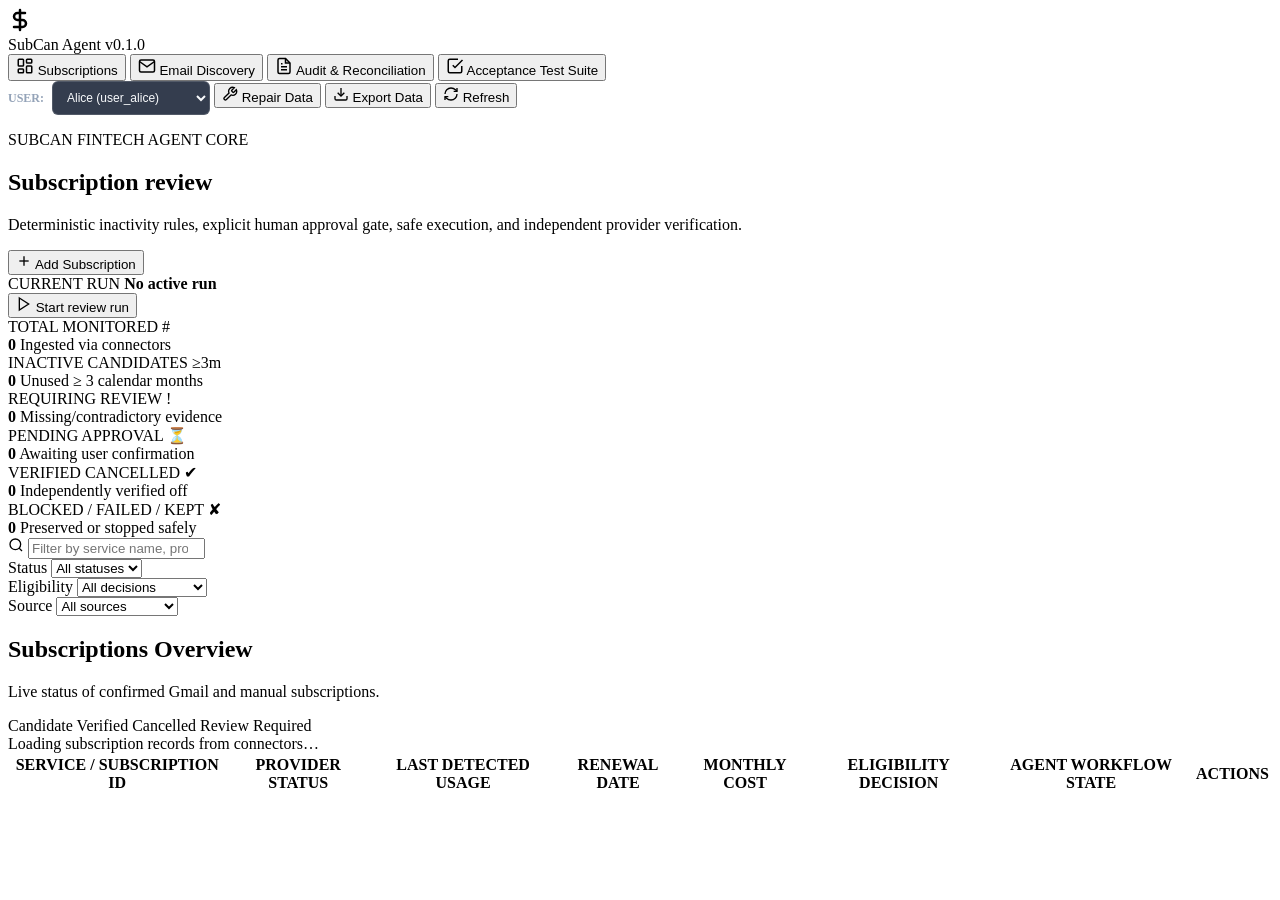
==== commit c5ddd8b6: "fix(auth): multi-account data isolation, nickname persistence, and reconnect flow" ====
--- a/frontend/index.html
+++ b/frontend/index.html
@@ -31,13 +31,9 @@
           <svg width="18" height="18" viewBox="0 0 24 24" fill="none" stroke="currentColor" stroke-width="2"><rect width="7" height="9" x="3" y="3" rx="1"/><rect width="7" height="5" x="14" y="3" rx="1"/><rect width="7" height="9" x="14" y="12" rx="1"/><rect width="7" height="5" x="3" y="16" rx="1"/></svg>
           Subscriptions
         </button>
-        <button id="tab-btn-candidates" class="nav-tab" role="tab" aria-selected="false" data-tab="tab-candidates">
+        <button id="tab-btn-email" class="nav-tab" role="tab" aria-selected="false" data-tab="tab-email">
           <svg width="18" height="18" viewBox="0 0 24 24" fill="none" stroke="currentColor" stroke-width="2"><path d="M4 4h16c1.1 0 2 .9 2 2v12c0 1.1-.9 2-2 2H4c-1.1 0-2-.9-2-2V6c0-1.1.9-2 2-2z"/><polyline points="22,6 12,13 2,6"/></svg>
-          Gmail Candidates <span id="nav-candidates-badge" class="nav-badge-pill" hidden>0</span>
-        </button>
-        <button id="tab-btn-analytics" class="nav-tab" role="tab" aria-selected="false" data-tab="tab-analytics">
-          <svg width="18" height="18" viewBox="0 0 24 24" fill="none" stroke="currentColor" stroke-width="2"><line x1="12" x2="12" y1="2" y2="22"/><path d="M17 5H9.5a3.5 3.5 0 0 0 0 7h5a3.5 3.5 0 0 1 0 7H6"/></svg>
-          Spending Analytics
+          Email Discovery
         </button>
         <button id="tab-btn-audit" class="nav-tab" role="tab" aria-selected="false" data-tab="tab-audit">
           <svg width="18" height="18" viewBox="0 0 24 24" fill="none" stroke="currentColor" stroke-width="2"><path d="M14 2H6a2 2 0 0 0-2 2v16a2 2 0 0 0 2 2h12a2 2 0 0 0 2-2V8z"/><polyline points="14 2 14 8 20 8"/><line x1="16" x2="8" y1="13" y2="13"/><line x1="16" x2="8" y1="17" y2="17"/><polyline points="10 9 9 9 8 9"/></svg>
@@ -50,6 +46,23 @@
       </nav>
 
       <div class="header-actions">
+        <div class="user-switcher-container" style="display:inline-flex; align-items:center; gap:8px;">
+          <label for="user-selector" style="font-size:12px; color:var(--text-muted, #94a3b8); font-weight:700;">USER:</label>
+          <select id="user-selector" class="input" style="padding:4px 10px; font-size:12px; height:34px; background:rgba(30,41,59,0.9); color:#f8fafc; border:1px solid rgba(255,255,255,0.15); border-radius:6px; cursor:pointer;">
+            <option value="user_alice">Alice (user_alice)</option>
+            <option value="user_bob">Bob (user_bob)</option>
+            <option value="user_default">Default (user_default)</option>
+            <option value="custom">Switch Custom ID...</option>
+          </select>
+        </div>
+        <button id="repair-data-btn" class="button secondary icon-btn" title="Repair mixed-account data collisions and enforce isolation">
+          <svg width="16" height="16" viewBox="0 0 24 24" fill="none" stroke="currentColor" stroke-width="2"><path d="M14.7 6.3a1 1 0 0 0 0 1.4l1.6 1.6a1 1 0 0 0 1.4 0l3.77-3.77a6 6 0 0 1-7.94 7.94l-6.91 6.91a2.12 2.12 0 0 1-3-3l6.91-6.91a6 6 0 0 1 7.94-7.94l-3.76 3.76z"/></svg>
+          Repair Data
+        </button>
+        <button id="export-user-data-btn" class="button secondary icon-btn" title="Export all user data (GDPR JSON)">
+          <svg width="16" height="16" viewBox="0 0 24 24" fill="none" stroke="currentColor" stroke-width="2"><path d="M21 15v4a2 2 0 0 1-2 2H5a2 2 0 0 1-2-2v-4"/><polyline points="7 10 12 15 17 10"/><line x1="12" y1="15" x2="12" y2="3"/></svg>
+          Export Data
+        </button>
         <button id="refresh" class="button secondary icon-btn" title="Refresh state">
           <svg width="16" height="16" viewBox="0 0 24 24" fill="none" stroke="currentColor" stroke-width="2"><path d="M3 12a9 9 0 0 1 9-9 9.75 9.75 0 0 1 6.74 2.74L21 8"/><path d="M21 3v5h-5"/><path d="M21 12a9 9 0 0 1-9 9 9.75 9.75 0 0 1-6.74-2.74L3 16"/><path d="M8 16H3v5"/></svg>
           Refresh
@@ -66,6 +79,10 @@
           <p class="muted subtitle">Deterministic inactivity rules, explicit human approval gate, safe execution, and independent provider verification.</p>
         </div>
         <div class="run-control-box">
+          <button id="open-add-sub-modal" class="button secondary icon-btn" title="Manually add a subscription">
+            <svg width="16" height="16" viewBox="0 0 24 24" fill="none" stroke="currentColor" stroke-width="2"><line x1="12" y1="5" x2="12" y2="19"/><line x1="5" y1="12" x2="19" y2="12"/></svg>
+            Add Subscription
+          </button>
           <div class="run-meta">
             <span class="label">CURRENT RUN</span>
             <strong id="active-run-id">No active run</strong>
@@ -83,46 +100,6 @@
         <span id="notice-msg"></span>
         <button id="notice-close" class="notice-close" aria-label="Dismiss notice">×</button>
       </div>
-
-      <!-- Gmail Integration & Discovery Banner -->
-      <section id="gmail-integration-card" class="gmail-panel" aria-label="Gmail Billing Discovery Integration">
-        <div class="gmail-panel-info">
-          <div class="gmail-icon-wrap">
-            <svg width="24" height="24" viewBox="0 0 24 24" fill="none" stroke="currentColor" stroke-width="2">
-              <path d="M4 4h16c1.1 0 2 .9 2 2v12c0 1.1-.9 2-2 2H4c-1.1 0-2-.9-2-2V6c0-1.1.9-2 2-2z"/>
-              <polyline points="22,6 12,13 2,6"/>
-            </svg>
-          </div>
-          <div class="gmail-info-content">
-            <div class="gmail-status-line">
-              <span class="gmail-title">Gmail Billing Discovery</span>
-              <span id="gmail-status-badge" class="badge">Checking status…</span>
-              <span id="data-source-badge" class="badge">Demo Mode</span>
-              <span id="gmail-user-email" class="sub-meta-pill" hidden></span>
-            </div>
-            <p id="gmail-status-desc" class="gmail-desc">Connect a Gmail account with read-only access to automatically detect recurring receipts and invoices.</p>
-            <div id="gmail-setup-hint" class="gmail-hint" hidden>
-              <svg width="14" height="14" viewBox="0 0 24 24" fill="none" stroke="currentColor" stroke-width="2"><circle cx="12" cy="12" r="10"/><line x1="12" x2="12" y1="8" y2="12"/><line x1="12" x2="12.01" y1="16" y2="16"/></svg>
-              <span><strong>Setup Needed:</strong> Add <code>GOOGLE_CLIENT_ID</code> and <code>GOOGLE_CLIENT_SECRET</code> to your local <code>.env</code> file. See <code>.env.example</code>.</span>
-            </div>
-          </div>
-        </div>
-        <div class="gmail-panel-actions">
-          <div class="gmail-sync-meta">
-            <span class="meta-label">LAST SYNC</span>
-            <strong id="gmail-last-sync">Never synced</strong>
-          </div>
-          <button id="btn-connect-gmail" class="button primary small glow" hidden>
-            <svg width="14" height="14" viewBox="0 0 24 24" fill="none" stroke="currentColor" stroke-width="2"><path d="M15 3h4a2 2 0 0 1 2 2v14a2 2 0 0 1-2 2h-4"/><polyline points="10 17 15 12 10 7"/><line x1="15" x2="3" y1="12" y2="12"/></svg>
-            Connect Gmail
-          </button>
-          <button id="btn-sync-gmail" class="button primary small glow" hidden>
-            <svg id="sync-spinner" width="14" height="14" viewBox="0 0 24 24" fill="none" stroke="currentColor" stroke-width="2"><path d="M21.5 2v6h-6M21.34 15.57a10 10 0 1 1-.57-8.38l5.67-5.67"/></svg>
-            Sync Billing Emails
-          </button>
-          <button id="btn-disconnect-gmail" class="button outline-danger small" hidden>Disconnect</button>
-        </div>
-      </section>
 
       <!-- Tab 1: Dashboard & Review -->
       <div id="tab-dashboard" class="tab-pane active" role="tabpanel">
@@ -196,6 +173,7 @@
               <option value="active">Active</option>
               <option value="cancelled">Cancelled</option>
               <option value="unknown">Unknown</option>
+              <option value="archived">Archived</option>
             </select>
           </div>
           <div class="filter-group">
@@ -207,6 +185,14 @@
               <option value="not_eligible">Not Eligible</option>
             </select>
           </div>
+          <div class="filter-group">
+            <label for="source-filter">Source</label>
+            <select id="source-filter">
+              <option value="">All sources</option>
+              <option value="email">Gmail Confirmed</option>
+              <option value="manual">Manually Added</option>
+            </select>
+          </div>
         </section>
 
         <!-- Subscription Records Table -->
@@ -214,7 +200,7 @@
           <div class="card-header">
             <div>
               <h2>Subscriptions Overview</h2>
-              <p id="table-subtext" class="muted">Live status of connector-discovered accounts.</p>
+              <p id="table-subtext" class="muted">Live status of confirmed Gmail and manual subscriptions.</p>
             </div>
             <div class="legend">
               <span class="legend-item"><span class="dot candidate"></span> Candidate</span>
@@ -245,217 +231,7 @@
         </section>
       </div>
 
-      <!-- Tab 2: Gmail Candidates Discovery (Stage D) -->
-      <div id="tab-candidates" class="tab-pane" role="tabpanel" hidden>
-        <!-- Security Invariant Notice -->
-        <div class="safety-alert-card">
-          <div class="alert-icon">
-            <svg width="20" height="20" viewBox="0 0 24 24" fill="none" stroke="currentColor" stroke-width="2"><path d="M12 22s8-4 8-10V5l-8-3-8 3v7c0 6 8 10 8 10z"/></svg>
-          </div>
-          <div>
-            <strong>Candidate Verification Rule:</strong>
-            <p>Billing emails discovered from Gmail are informational evidence only. A billing receipt does <em>not</em> confirm active usage and does <em>not</em> authorize cancellation. Explicit user confirmation is mandatory before any candidate enters the subscription inventory.</p>
-          </div>
-        </div>
-
-        <!-- Candidate Overview Cards -->
-        <section class="metrics-grid" aria-label="Gmail Candidate Overview">
-          <article class="metric-card">
-            <div class="metric-header">
-              <span class="metric-label">TOTAL DISCOVERED</span>
-              <span class="metric-icon total">#</span>
-            </div>
-            <strong id="cand-stat-total" class="metric-value">0</strong>
-            <span class="metric-foot">Discovered from Gmail receipts</span>
-          </article>
-
-          <article class="metric-card highlight-warning">
-            <div class="metric-header">
-              <span class="metric-label">AWAITING REVIEW</span>
-              <span class="metric-icon review">!</span>
-            </div>
-            <strong id="cand-stat-pending" class="metric-value">0</strong>
-            <span class="metric-foot">Unconfirmed billing records</span>
-          </article>
-
-          <article class="metric-card highlight-success">
-            <div class="metric-header">
-              <span class="metric-label">USER CONFIRMED</span>
-              <span class="metric-icon verified">&#x2714;</span>
-            </div>
-            <strong id="cand-stat-confirmed" class="metric-value">0</strong>
-            <span class="metric-foot">Added to subscription inventory</span>
-          </article>
-        </section>
-
-        <!-- Candidate Search & Filter -->
-        <section class="toolbar-card" aria-label="Gmail candidate search and filters">
-          <div class="search-field">
-            <svg width="16" height="16" viewBox="0 0 24 24" fill="none" stroke="currentColor" stroke-width="2"><circle cx="11" cy="11" r="8"/><path d="m21 21-4.3-4.3"/></svg>
-            <input id="candidate-search" type="search" placeholder="Filter candidates by provider, sender, or subject…">
-          </div>
-          <div class="filter-group">
-            <label for="candidate-status-filter">Review Status</label>
-            <select id="candidate-status-filter">
-              <option value="">All candidates</option>
-              <option value="pending">Awaiting Review</option>
-              <option value="confirmed">Confirmed into Inventory</option>
-            </select>
-          </div>
-          <button id="btn-refresh-candidates" class="button secondary small">Refresh Candidates</button>
-        </section>
-
-        <!-- Candidate Table -->
-        <section class="table-card">
-          <div class="card-header">
-            <div>
-              <h2>Discovered Billing Candidates</h2>
-              <p class="muted">Extracted from Google Gmail read-only billing queries.</p>
-            </div>
-            <div class="legend">
-              <span class="legend-item"><span class="dot review"></span> Awaiting Review</span>
-              <span class="legend-item"><span class="dot verified"></span> Confirmed</span>
-            </div>
-          </div>
-
-          <div id="candidates-loading" class="empty-state" hidden>Loading billing candidates…</div>
-
-          <div class="table-wrap">
-            <table class="data-table">
-              <thead>
-                <tr>
-                  <th>SERVICE / SENDER</th>
-                  <th>AMOUNT & CURRENCY</th>
-                  <th>BILLING DATE</th>
-                  <th>EMAIL SUBJECT / SAFE ID</th>
-                  <th>DISCOVERY TIME</th>
-                  <th>REVIEW STATUS</th>
-                  <th>ACTIONS</th>
-                </tr>
-              </thead>
-              <tbody id="candidate-rows">
-                <tr><td colspan="7" class="empty-state">No Gmail candidates discovered yet. Connect Gmail and click 'Sync Billing Emails'.</td></tr>
-              </tbody>
-            </table>
-          </div>
-        </section>
-      </div>
-
-      <!-- Tab 3: Real Spending Analytics (Stage E) -->
-      <div id="tab-analytics" class="tab-pane" role="tabpanel" hidden>
-        <!-- Spending Overview Cards -->
-        <section class="metrics-grid" aria-label="Spending Analytics Overview">
-          <article class="metric-card highlight-success">
-            <div class="metric-header">
-              <span class="metric-label">CONFIRMED ACTIVE</span>
-              <span class="metric-icon total">#</span>
-            </div>
-            <strong id="analytics-active-count" class="metric-value">0</strong>
-            <span class="metric-foot">Active persisted subscriptions</span>
-          </article>
-
-          <article class="metric-card">
-            <div class="metric-header">
-              <span class="metric-label">MONTHLY RECURRING (EST.)</span>
-              <span class="metric-icon pending">$</span>
-            </div>
-            <strong id="analytics-monthly-total" class="metric-value">$0.00</strong>
-            <span class="metric-foot">Normalized monthly cost</span>
-          </article>
-
-          <article class="metric-card">
-            <div class="metric-header">
-              <span class="metric-label">ANNUAL RECURRING (EST.)</span>
-              <span class="metric-icon candidate">$$</span>
-            </div>
-            <strong id="analytics-annual-total" class="metric-value">$0.00</strong>
-            <span class="metric-foot">Projected 12-month expense</span>
-          </article>
-
-          <article class="metric-card">
-            <div class="metric-header">
-              <span class="metric-label">UPCOMING RENEWALS</span>
-              <span class="metric-icon verified">&#x1F4C5;</span>
-            </div>
-            <strong id="analytics-upcoming-count" class="metric-value">0</strong>
-            <span class="metric-foot">Scheduled renewal dates</span>
-          </article>
-
-          <article class="metric-card highlight-warning">
-            <div class="metric-header">
-              <span class="metric-label">CANDIDATES PENDING</span>
-              <span class="metric-icon review">!</span>
-            </div>
-            <strong id="analytics-candidates-pending" class="metric-value">0</strong>
-            <span class="metric-foot">Discovered but not confirmed</span>
-          </article>
-
-          <article class="metric-card">
-            <div class="metric-header">
-              <span class="metric-label">UNCERTAIN / UNKNOWN</span>
-              <span class="metric-icon blocked">?</span>
-            </div>
-            <strong id="analytics-unknown-count" class="metric-value">0</strong>
-            <span class="metric-foot">Missing cost or renewal</span>
-          </article>
-        </section>
-
-        <div class="audit-split">
-          <!-- Active Subscription Financial Breakdown -->
-          <div class="card half-card">
-            <div class="card-header">
-              <div>
-                <h3>Confirmed Subscription Breakdown</h3>
-                <p class="muted">Normalized cost conversions (Annual/12, Monthly*12).</p>
-              </div>
-              <button id="btn-refresh-analytics" class="button secondary small">Refresh</button>
-            </div>
-            <div class="table-wrap mini">
-              <table class="data-table">
-                <thead>
-                  <tr>
-                    <th>Service</th>
-                    <th>Billing Cycle</th>
-                    <th>Monthly Equiv.</th>
-                    <th>Annual Equiv.</th>
-                    <th>Renewal Date</th>
-                  </tr>
-                </thead>
-                <tbody id="analytics-breakdown-rows">
-                  <tr><td colspan="5" class="empty-state">Loading spending analytics…</td></tr>
-                </tbody>
-              </table>
-            </div>
-          </div>
-
-          <!-- Upcoming Renewals & Uncertainties -->
-          <div class="half-card-col">
-            <!-- Renewals Timeline -->
-            <div class="card">
-              <div class="card-header">
-                <h3>Upcoming Renewal Schedule</h3>
-                <span class="badge">Chronological</span>
-              </div>
-              <div id="analytics-renewals-list" class="renewals-timeline">
-                <div class="empty-state">No upcoming renewal dates recorded.</div>
-              </div>
-            </div>
-
-            <!-- Invariants and Incomplete Data Alert Box -->
-            <div class="card" style="margin-top: 16px;">
-              <div class="card-header">
-                <h3>Data Integrity & Uncertainties</h3>
-                <span class="badge warning">Financial Invariants</span>
-              </div>
-              <div id="analytics-uncertainties-list" class="uncertainties-box">
-                <p class="sub-meta">No data ambiguities detected. All amounts and renewals validated.</p>
-              </div>
-            </div>
-          </div>
-        </div>
-      </div>
-
-      <!-- Tab 4: Audit Trail & Reconciliation -->
+      <!-- Tab 2: Audit Trail & Reconciliation -->
       <div id="tab-audit" class="tab-pane" role="tabpanel" hidden>
         <div class="reconciliation-panel">
           <div class="reconcile-stats">
@@ -557,6 +333,125 @@
           </div>
         </section>
       </div>
+
+      <!-- Tab 4: Email Discovery & Review -->
+      <div id="tab-email" class="tab-pane" role="tabpanel" hidden>
+        <div class="email-panel">
+          <!-- Connection Status Hero Card -->
+          <section class="email-hero">
+            <div class="email-meta-box">
+              <div style="display: flex; align-items: center; gap: 12px; margin-bottom: 4px;">
+                <span id="email-status-pill" class="status-indicator disconnected">
+                  <span class="pulse-dot"></span> <span id="email-status-label">Disconnected</span>
+                </span>
+                <span class="badge" id="oauth-mode-badge">Google OAuth 2.0</span>
+              </div>
+              <h2 id="email-address-display" style="font-size: 20px; font-weight: 700; color: #fff;">No connected mailbox</h2>
+              <p class="muted" style="font-size: 13px;">Connect your Gmail account with read-only access to automatically detect recurring streaming and software receipts.</p>
+              <div style="font-size: 12px; color: var(--text-muted); margin-top: 4px;">
+                Last synchronized: <strong id="email-last-sync" style="color: var(--text-secondary);">Never</strong>
+              </div>
+              <div id="email-account-switcher-wrap" style="display: none; align-items: center; gap: 8px; margin-top: 10px; flex-wrap: wrap;">
+                <label for="email-account-select" style="font-size: 12px; font-weight: 700; color: var(--text-muted);">ACTIVE MAILBOX:</label>
+                <select id="email-account-select" class="input" style="padding: 3px 8px; font-size: 12px; height: 30px; background: rgba(30,41,59,0.9); color: #fff; border: 1px solid rgba(255,255,255,0.15); border-radius: 6px; max-width: 280px; cursor: pointer;"></select>
+                <button id="email-rename-btn" class="button secondary small" style="padding: 3px 10px; font-size: 11px; height: 30px;" title="Rename active mailbox nickname">
+                  <svg width="12" height="12" viewBox="0 0 24 24" fill="none" stroke="currentColor" stroke-width="2" style="vertical-align: middle; margin-right: 4px;"><path d="M17 3a2.828 2.828 0 1 1 4 4L7.5 20.5 2 22l1.5-5.5L17 3z"/></svg>Rename
+                </button>
+                <button id="email-connect-new-btn" class="button secondary small" style="padding: 3px 10px; font-size: 11px; height: 30px;" title="Connect another Gmail mailbox">
+                  <svg width="12" height="12" viewBox="0 0 24 24" fill="none" stroke="currentColor" stroke-width="2" style="vertical-align: middle; margin-right: 4px;"><line x1="12" y1="5" x2="12" y2="19"/><line x1="5" y1="12" x2="19" y2="12"/></svg>Add Account
+                </button>
+              </div>
+            </div>
+            <div class="email-actions-box">
+              <button id="email-connect-btn" class="button primary glow">
+                <svg width="16" height="16" viewBox="0 0 24 24" fill="none" stroke="currentColor" stroke-width="2"><path d="M15 3h4a2 2 0 0 1 2 2v14a2 2 0 0 1-2 2h-4"/><polyline points="10 17 15 12 10 7"/><line x1="15" y1="12" x2="3" y2="12"/></svg>
+                Connect Gmail Account
+              </button>
+              <button id="email-sync-btn" class="button secondary icon-btn" title="Scan mailbox for billing receipts">
+                <svg width="16" height="16" viewBox="0 0 24 24" fill="none" stroke="currentColor" stroke-width="2"><path d="M21.5 2v6h-6M21.34 15.57a10 10 0 1 1-.57-8.38l5.67-5.67"/></svg>
+                Sync Billing Emails
+              </button>
+              <button id="reset-demo-btn" class="button secondary small" title="Clear synthetic demo candidates while preserving real data">
+                Reset Demo Data
+              </button>
+              <button id="email-disconnect-btn" class="button secondary small" style="display: none;">
+                Disconnect
+              </button>
+            </div>
+          </section>
+
+          <!-- Diagnostics Panel -->
+          <!-- Diagnostics Panel -->
+          <section id="email-diagnostics-card" class="diagnostics-card" style="margin-bottom: 24px; padding: 16px 20px; background: rgba(30, 41, 59, 0.5); border: 1px solid rgba(148, 163, 184, 0.2); border-radius: 8px;">
+            <div style="display: flex; justify-content: space-between; align-items: center; margin-bottom: 8px;">
+              <h3 style="font-size: 14px; font-weight: 600; color: #fff; margin: 0;">Discovery & OAuth Diagnostics</h3>
+              <span id="diag-mode-tag" class="badge">Checking...</span>
+            </div>
+            <div style="display: grid; grid-template-columns: repeat(auto-fit, minmax(180px, 1fr)); gap: 12px; font-size: 12px;">
+              <div><span class="muted">Live OAuth Config:</span> <strong id="diag-oauth-config" style="color: var(--text-secondary);">—</strong></div>
+              <div><span class="muted">Account Connection:</span> <strong id="diag-account-conn" style="color: var(--text-secondary);">—</strong></div>
+              <div><span class="muted">Messages Discovered:</span> <strong id="diag-msgs-discovered" style="color: var(--text-secondary);">0</strong></div>
+              <div><span class="muted">Messages Retrieved:</span> <strong id="diag-msgs-retrieved" style="color: var(--text-secondary);">0</strong></div>
+              <div><span class="muted">Messages Parsed:</span> <strong id="diag-msgs-parsed" style="color: var(--text-secondary);">0</strong></div>
+              <div><span class="muted">Messages Skipped:</span> <strong id="diag-msgs-skipped" style="color: var(--text-secondary);">0</strong></div>
+              <div><span class="muted">Insufficient Evidence:</span> <strong id="diag-msgs-insufficient" style="color: var(--text-secondary);">0</strong></div>
+              <div><span class="muted">Candidates Created:</span> <strong id="diag-candidates-parsed" style="color: var(--text-secondary);">0</strong></div>
+              <div><span class="muted">Duplicates Collapsed:</span> <strong id="diag-dup-skipped" style="color: var(--text-secondary);">0</strong></div>
+              <div><span class="muted">Parsing Failures:</span> <strong id="diag-parse-fail" style="color: var(--text-secondary);">0</strong></div>
+              <div><span class="muted">Scan Range:</span> <strong id="diag-scan-range" style="color: var(--text-secondary);">—</strong></div>
+            </div>
+            <div id="diag-partial-scan-notice" style="margin-top: 10px; padding: 8px 12px; background: rgba(234, 179, 8, 0.15); border: 1px solid rgba(234, 179, 8, 0.4); border-radius: 6px; font-size: 12px; color: #facc15; display: none;">
+              <strong>Partial Scan Notice:</strong> Search limit of <span id="diag-scan-limit">100</span> messages reached (<span id="diag-scan-window">—</span>). Earlier billing messages may exist in your mailbox.
+            </div>
+            <div id="diag-error-row" style="margin-top: 8px; font-size: 12px; color: #f87171; display: none;">
+              <span class="muted">Error:</span> <span id="diag-error-text"></span>
+            </div>
+            <div style="display: flex; gap: 10px; margin-top: 14px; flex-wrap: wrap; align-items: center; border-top: 1px solid rgba(148, 163, 184, 0.15); padding-top: 12px;">
+              <span class="muted" style="font-size: 11px; text-transform: uppercase; font-weight: 700; letter-spacing: 0.05em;">Database Integrity:</span>
+              <button id="db-audit-btn" class="button secondary small" title="Inspect database records for mock fixtures and anomalies (Dry Run)">
+                Audit Database (Dry Run)
+              </button>
+              <button id="db-reconcile-btn" class="button primary small" title="Reconcile database and clean out mock fixtures while preserving legitimate subscriptions">
+                Apply Reconciliation
+              </button>
+            </div>
+          </section>
+
+          <!-- Candidate Review List -->
+          <section class="table-card">
+            <div class="card-header">
+              <div>
+                <h2>Discovered Subscription Candidates</h2>
+                <p class="muted">Review candidate subscriptions extracted from billing emails. Confirm to add them to your unified monitoring inventory.</p>
+              </div>
+              <span id="candidate-count-badge" class="badge">0 candidates pending</span>
+            </div>
+
+            <div id="candidates-loading" class="empty-state" hidden>Searching mailbox and extracting subscription receipts…</div>
+
+            <div class="table-wrap">
+              <table class="data-table">
+                <thead>
+                  <tr>
+                    <th>MERCHANT / SERVICE</th>
+                    <th>SOURCE & EVIDENCE</th>
+                    <th>EMAIL DATE</th>
+                    <th>DETECTED COST</th>
+                    <th>CYCLE</th>
+                    <th>RENEWAL DATE</th>
+                    <th>CONFIDENCE & NOTES</th>
+                    <th>EVIDENCE EXCERPT</th>
+                    <th>ACTIONS</th>
+                  </tr>
+                </thead>
+                <tbody id="candidate-rows">
+                  <tr><td colspan="9" class="empty-state">No subscription candidates were found in the scanned emails. This does not necessarily mean the account has no subscriptions.</td></tr>
+                </tbody>
+              </table>
+            </div>
+          </section>
+        </div>
+      </div>
     </main>
 
     <!-- Slide-over Drawer for Subscription Details & Approval Gate -->
@@ -576,6 +471,162 @@
         </div>
       </div>
     </aside>
+
+    <!-- Add Subscription Modal Dialog -->
+    <div id="add-sub-modal" class="modal-backdrop" hidden>
+      <div class="modal-dialog" role="dialog" aria-modal="true" aria-labelledby="add-sub-title">
+        <div class="modal-header">
+          <h3 id="add-sub-title" class="modal-title">Track Subscription Manually</h3>
+          <button id="close-add-sub-modal" class="icon-btn close-btn" aria-label="Close modal">×</button>
+        </div>
+        <form id="add-sub-form">
+          <div class="modal-body">
+            <div class="form-group">
+              <label for="manual-service-name">Service / Merchant Name *</label>
+              <input id="manual-service-name" class="form-control" type="text" placeholder="e.g. Netflix, Spotify, OpenAI" required>
+            </div>
+
+            <div class="form-row">
+              <div class="form-group" style="flex: 2;">
+                <label for="manual-cost">Billing Amount</label>
+                <input id="manual-cost" class="form-control" type="number" step="0.01" min="0" placeholder="e.g. 1499.00">
+              </div>
+              <div class="form-group" style="flex: 1.2;">
+                <label for="manual-currency">Currency</label>
+                <select id="manual-currency" class="form-control">
+                  <option value="INR" selected>INR (₹)</option>
+                  <option value="USD">USD ($)</option>
+                  <option value="EUR">EUR (€)</option>
+                  <option value="GBP">GBP (£)</option>
+                  <option value="CAD">CAD (CA$)</option>
+                  <option value="AUD">AUD (A$)</option>
+                  <option value="JPY">JPY (¥)</option>
+                </select>
+              </div>
+              <div class="form-group" style="flex: 1.5;">
+                <label for="manual-billing-cycle">Billing Interval</label>
+                <select id="manual-billing-cycle" class="form-control">
+                  <option value="monthly">Monthly</option>
+                  <option value="annual">Annual</option>
+                  <option value="quarterly">Quarterly</option>
+                  <option value="weekly">Weekly</option>
+                </select>
+              </div>
+            </div>
+
+            <div class="form-row">
+              <div class="form-group">
+                <label for="manual-renewal-date">Next Renewal Date</label>
+                <input id="manual-renewal-date" class="form-control" type="date">
+              </div>
+              <div class="form-group">
+                <label for="manual-last-used">Last Streamed / Used Date</label>
+                <input id="manual-last-used" class="form-control" type="date">
+              </div>
+            </div>
+
+            <div class="form-row">
+              <div class="form-group">
+                <label for="manual-category">Category</label>
+                <input id="manual-category" class="form-control" type="text" placeholder="e.g. streaming, software, cloud">
+              </div>
+              <div class="form-group">
+                <label for="manual-status">Status</label>
+                <select id="manual-status" class="form-control">
+                  <option value="active">Active</option>
+                  <option value="unknown">Unknown</option>
+                  <option value="cancelled">Cancelled</option>
+                </select>
+              </div>
+            </div>
+
+            <div class="form-group">
+              <label for="manual-portal-url">Official Account / Portal URL</label>
+              <input id="manual-portal-url" class="form-control" type="url" placeholder="https://provider.com/account">
+            </div>
+
+            <div class="form-group">
+              <label for="manual-notes">Notes / Reference</label>
+              <textarea id="manual-notes" class="form-control" rows="2" placeholder="e.g. Family plan, registered under work email"></textarea>
+            </div>
+          </div>
+          <div class="modal-footer">
+            <button type="button" id="cancel-add-sub" class="button secondary">Cancel</button>
+            <button type="submit" id="save-add-sub" class="button primary glow">Save to Inventory</button>
+          </div>
+        </form>
+      </div>
+    </div>
+
+    <!-- Edit Subscription Modal Dialog -->
+    <div id="edit-sub-modal" class="modal-backdrop" hidden>
+      <div class="modal-dialog" role="dialog" aria-modal="true" aria-labelledby="edit-sub-title">
+        <div class="modal-header">
+          <h3 id="edit-sub-title" class="modal-title">Edit Subscription Details</h3>
+          <button id="close-edit-sub-modal" class="icon-btn close-btn" aria-label="Close modal">×</button>
+        </div>
+        <form id="edit-sub-form">
+          <input type="hidden" id="edit-sub-id">
+          <div class="modal-body">
+            <div class="form-group">
+              <label for="edit-service-name">Service / Merchant Name</label>
+              <input id="edit-service-name" class="form-control" type="text" required>
+            </div>
+
+            <div class="form-row">
+              <div class="form-group">
+                <label for="edit-cost">Monthly Cost ($)</label>
+                <input id="edit-cost" class="form-control" type="number" step="0.01" min="0">
+              </div>
+              <div class="form-group">
+                <label for="edit-billing-cycle">Billing Interval</label>
+                <select id="edit-billing-cycle" class="form-control">
+                  <option value="monthly">Monthly</option>
+                  <option value="annual">Annual</option>
+                  <option value="quarterly">Quarterly</option>
+                  <option value="weekly">Weekly</option>
+                </select>
+              </div>
+            </div>
+
+            <div class="form-row">
+              <div class="form-group">
+                <label for="edit-renewal-date">Next Renewal Date</label>
+                <input id="edit-renewal-date" class="form-control" type="date">
+              </div>
+              <div class="form-group">
+                <label for="edit-last-used">Last Streamed / Used Date</label>
+                <input id="edit-last-used" class="form-control" type="date">
+              </div>
+            </div>
+
+            <div class="form-row">
+              <div class="form-group">
+                <label for="edit-category">Category</label>
+                <input id="edit-category" class="form-control" type="text">
+              </div>
+              <div class="form-group">
+                <label for="edit-status">Status</label>
+                <select id="edit-status" class="form-control">
+                  <option value="active">Active</option>
+                  <option value="unknown">Unknown</option>
+                  <option value="cancelled">Cancelled</option>
+                </select>
+              </div>
+            </div>
+
+            <div class="form-group">
+              <label for="edit-notes">Notes / Reference</label>
+              <textarea id="edit-notes" class="form-control" rows="2"></textarea>
+            </div>
+          </div>
+          <div class="modal-footer">
+            <button type="button" id="cancel-edit-sub" class="button secondary">Cancel</button>
+            <button type="submit" id="save-edit-sub" class="button primary glow">Save Changes</button>
+          </div>
+        </form>
+      </div>
+    </div>
   </div>
 
   <script src="/dashboard/app.js?v=2.1"></script>
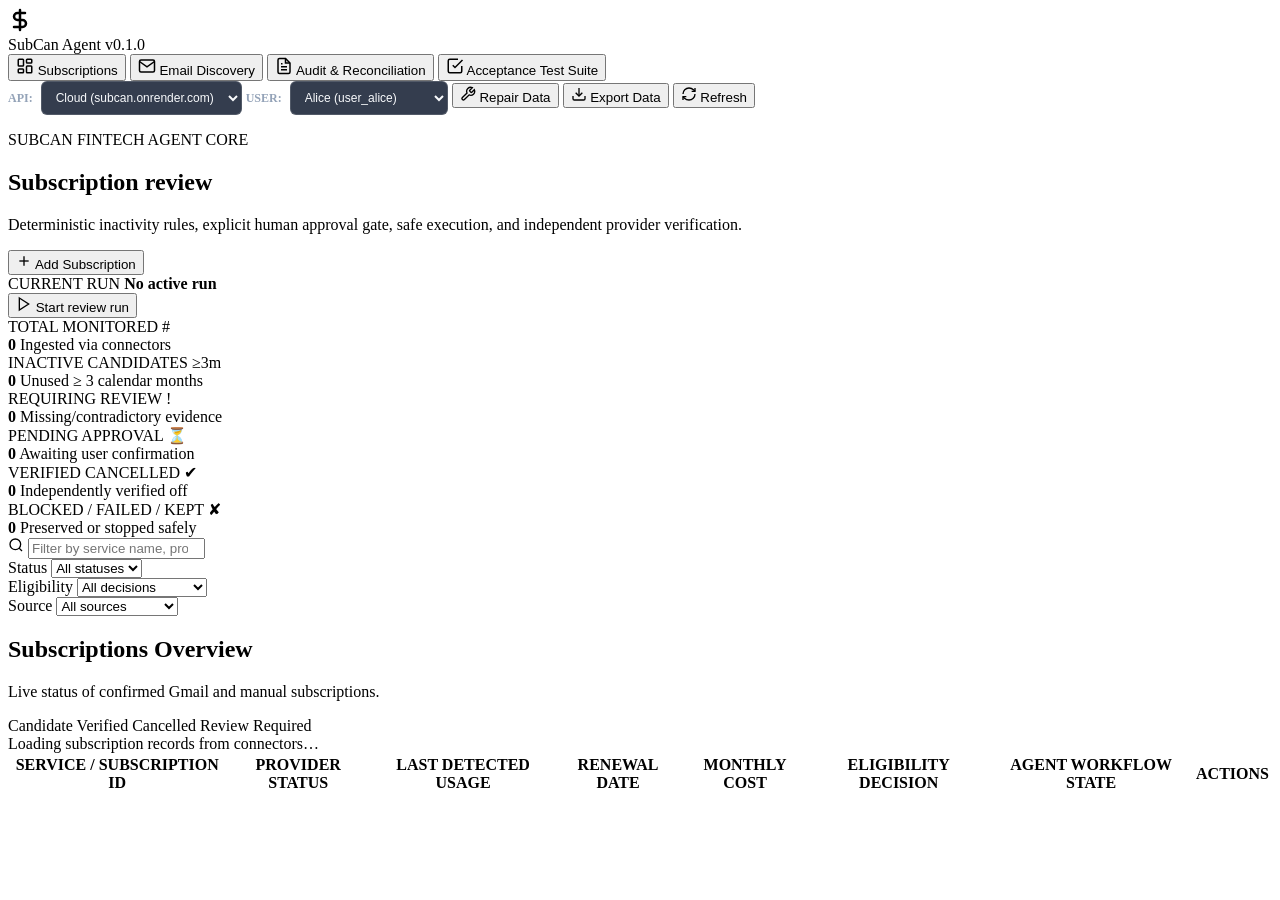
==== commit 74e117b1: "Configure frontend for deployed SubCan backend" ====
--- a/frontend/index.html
+++ b/frontend/index.html
@@ -46,6 +46,14 @@
       </nav>
 
       <div class="header-actions">
+        <div class="backend-switcher-container" style="display:inline-flex; align-items:center; gap:8px;">
+          <label for="backend-selector" style="font-size:12px; color:var(--text-muted, #94a3b8); font-weight:700;">API:</label>
+          <select id="backend-selector" class="input" style="padding:4px 10px; font-size:12px; height:34px; background:rgba(30,41,59,0.9); color:#f8fafc; border:1px solid rgba(255,255,255,0.15); border-radius:6px; cursor:pointer;" title="Backend API Target">
+            <option value="https://subcan.onrender.com">Cloud (subcan.onrender.com)</option>
+            <option value="http://127.0.0.1:8000">Local (127.0.0.1:8000)</option>
+            <option value="custom">Switch Custom API...</option>
+          </select>
+        </div>
         <div class="user-switcher-container" style="display:inline-flex; align-items:center; gap:8px;">
           <label for="user-selector" style="font-size:12px; color:var(--text-muted, #94a3b8); font-weight:700;">USER:</label>
           <select id="user-selector" class="input" style="padding:4px 10px; font-size:12px; height:34px; background:rgba(30,41,59,0.9); color:#f8fafc; border:1px solid rgba(255,255,255,0.15); border-radius:6px; cursor:pointer;">
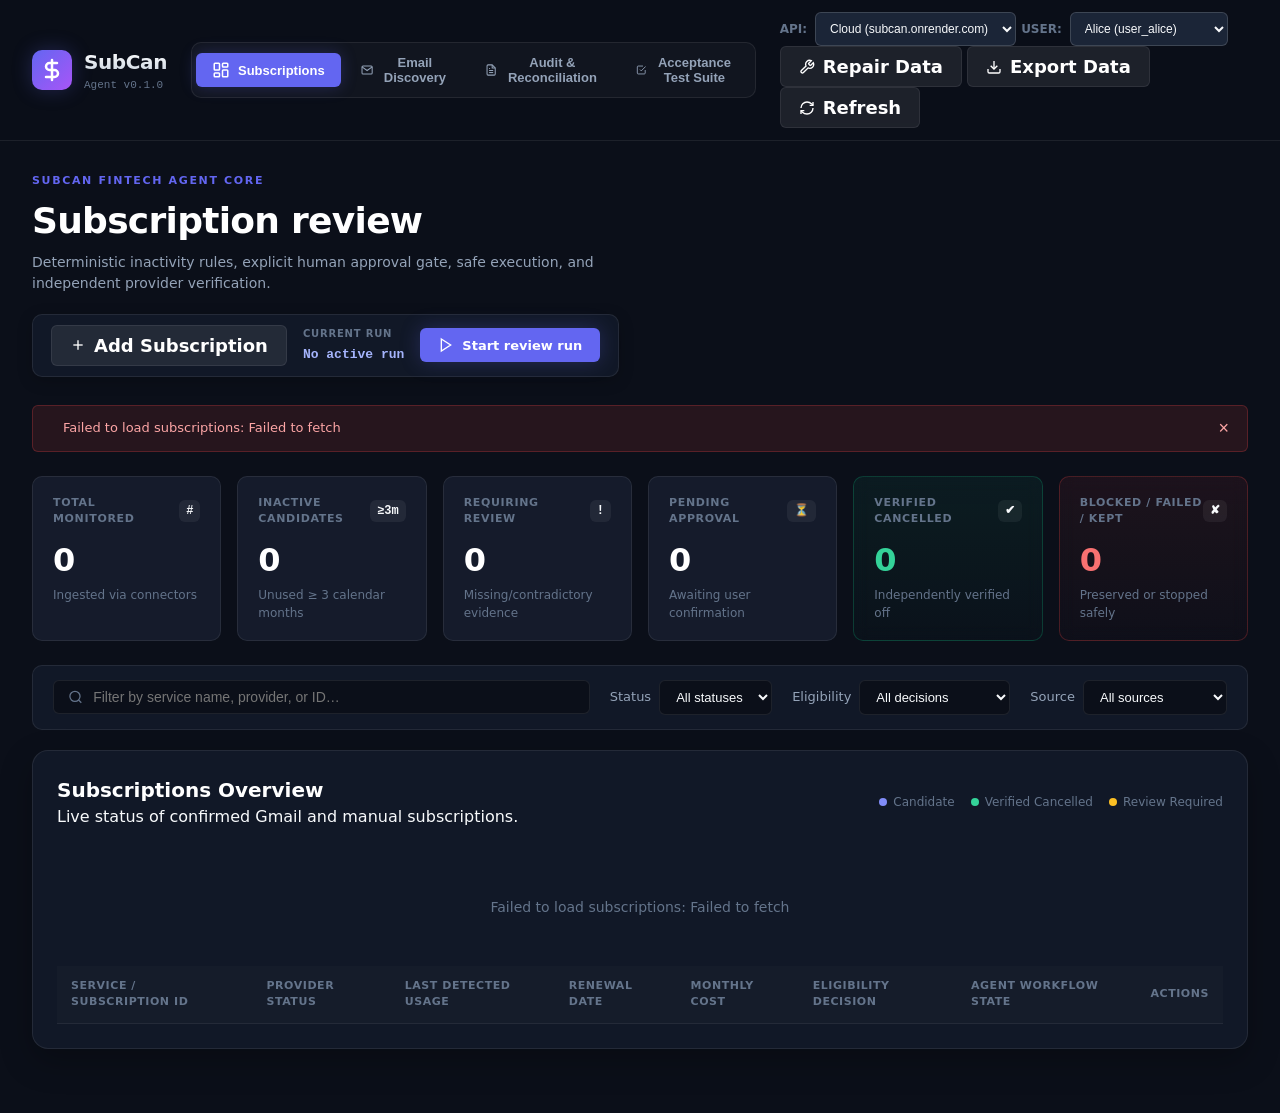
==== commit 31fb796c: "fix: resolve frontend asset paths and configure production CORS" ====
--- a/frontend/index.html
+++ b/frontend/index.html
@@ -5,10 +5,11 @@
   <meta name="viewport" content="width=device-width, initial-scale=1">
   <meta name="description" content="SubCan - AI-assisted subscription cancellation agent. Detect, decide, approve, cancel, and verify unused subscriptions.">
   <title>SubCan — AI-Assisted Subscription Cancellation Agent</title>
+  <link rel="icon" type="image/svg+xml" href="data:image/svg+xml,%3Csvg xmlns='http://www.w3.org/2000/svg' viewBox='0 0 24 24' fill='none' stroke='%236366f1' stroke-width='2.5' stroke-linecap='round' stroke-linejoin='round'%3E%3Cpath d='M12 2v20M17 5H9.5a3.5 3.5 0 0 0 0 7h5a3.5 3.5 0 0 1 0 7H6'/%3E%3C/svg%3E">
   <link rel="preconnect" href="https://fonts.googleapis.com">
   <link rel="preconnect" href="https://fonts.gstatic.com" crossorigin>
   <link href="https://fonts.googleapis.com/css2?family=Plus+Jakarta+Sans:wght@400;500;600;700;800&family=JetBrains+Mono:wght@400;500;600&display=swap" rel="stylesheet">
-  <link rel="stylesheet" href="/dashboard/styles.css?v=2.1">
+  <link rel="stylesheet" href="./styles.css?v=2.1">
 </head>
 <body>
   <div class="app-layout">
@@ -637,6 +638,6 @@
     </div>
   </div>
 
-  <script src="/dashboard/app.js?v=2.1"></script>
+  <script src="./app.js?v=2.1"></script>
 </body>
 </html>
--- a/frontend/styles.css
+++ b/frontend/styles.css
@@ -0,0 +1,1125 @@
+/* SubCan Premium Design System & Stylesheet */
+:root {
+  --bg-base: #0b0f19;
+  --bg-surface: #111827;
+  --bg-elevated: #1a2234;
+  --bg-card: rgba(26, 34, 52, 0.7);
+  --border: rgba(255, 255, 255, 0.08);
+  --border-focus: rgba(99, 102, 241, 0.4);
+
+  --text-primary: #f8fafc;
+  --text-secondary: #94a3b8;
+  --text-muted: #64748b;
+
+  --accent-primary: #6366f1;
+  --accent-primary-hover: #4f46e5;
+  --accent-glow: rgba(99, 102, 241, 0.25);
+
+  --success: #10b981;
+  --success-bg: rgba(16, 185, 129, 0.12);
+  --success-border: rgba(16, 185, 129, 0.25);
+
+  --warning: #f59e0b;
+  --warning-bg: rgba(245, 158, 11, 0.12);
+  --warning-border: rgba(245, 158, 11, 0.25);
+
+  --danger: #ef4444;
+  --danger-bg: rgba(239, 68, 68, 0.12);
+  --danger-border: rgba(239, 68, 68, 0.25);
+
+  --info: #06b6d4;
+  --info-bg: rgba(6, 182, 212, 0.12);
+  --info-border: rgba(6, 182, 212, 0.25);
+
+  --radius-sm: 6px;
+  --radius-md: 10px;
+  --radius-lg: 16px;
+  --radius-full: 9999px;
+
+  --font-main: "Plus Jakarta Sans", ui-sans-serif, system-ui, sans-serif;
+  --font-mono: "JetBrains Mono", monospace;
+  --transition: all 0.2s cubic-bezier(0.16, 1, 0.3, 1);
+}
+
+*, *::before, *::after {
+  box-sizing: border-box;
+  margin: 0;
+  padding: 0;
+}
+
+body {
+  font-family: var(--font-main);
+  background-color: var(--bg-base);
+  color: var(--text-primary);
+  line-height: 1.5;
+  -webkit-font-smoothing: antialiased;
+  min-height: 100vh;
+}
+
+body.drawer-open {
+  overflow: hidden;
+}
+
+[hidden] {
+  display: none !important;
+}
+
+/* App Shell */
+.app-layout {
+  display: flex;
+  flex-direction: column;
+  min-height: 100vh;
+}
+
+/* Header */
+.app-header {
+  position: sticky;
+  top: 0;
+  z-index: 40;
+  background: rgba(11, 15, 25, 0.85);
+  backdrop-filter: blur(12px);
+  border-bottom: 1px solid var(--border);
+  padding: 12px 32px;
+  display: flex;
+  align-items: center;
+  justify-content: space-between;
+  gap: 24px;
+}
+
+.brand {
+  display: flex;
+  align-items: center;
+  gap: 12px;
+}
+
+.logo-mark {
+  width: 40px;
+  height: 40px;
+  background: linear-gradient(135deg, var(--accent-primary), #a855f7);
+  border-radius: var(--radius-md);
+  display: flex;
+  align-items: center;
+  justify-content: center;
+  color: #fff;
+  box-shadow: 0 0 20px var(--accent-glow);
+}
+
+.brand-title {
+  font-size: 20px;
+  font-weight: 800;
+  letter-spacing: -0.02em;
+  background: linear-gradient(180deg, #fff 0%, #cbd5e1 100%);
+  -webkit-background-clip: text;
+  -webkit-text-fill-color: transparent;
+}
+
+.brand-badge {
+  display: block;
+  font-size: 11px;
+  font-family: var(--font-mono);
+  color: var(--text-muted);
+}
+
+.nav-tabs {
+  display: flex;
+  align-items: center;
+  background: rgba(255, 255, 255, 0.03);
+  padding: 4px;
+  border-radius: var(--radius-md);
+  border: 1px solid var(--border);
+  gap: 4px;
+}
+
+.nav-tab {
+  display: inline-flex;
+  align-items: center;
+  gap: 8px;
+  padding: 8px 16px;
+  border-radius: var(--radius-sm);
+  border: none;
+  background: transparent;
+  color: var(--text-secondary);
+  font-size: 13px;
+  font-weight: 600;
+  cursor: pointer;
+  transition: var(--transition);
+}
+
+.nav-tab:hover {
+  color: var(--text-primary);
+  background: rgba(255, 255, 255, 0.05);
+}
+
+.nav-tab.active {
+  color: #fff;
+  background: var(--accent-primary);
+  box-shadow: 0 0 16px var(--accent-glow);
+}
+
+/* Content Area */
+.main-content {
+  flex: 1;
+  max-width: 1480px;
+  width: 100%;
+  margin: 0 auto;
+  padding: 32px 32px 64px;
+}
+
+.page-title-bar {
+  display: flex;
+  align-items: center;
+  justify-content: space-between;
+  margin-bottom: 28px;
+  gap: 20px;
+  flex-wrap: wrap;
+}
+
+.eyebrow {
+  color: var(--accent-primary);
+  font-size: 11px;
+  font-weight: 800;
+  letter-spacing: 0.15em;
+  margin-bottom: 4px;
+}
+
+h1 {
+  font-size: clamp(26px, 3vw, 36px);
+  font-weight: 800;
+  letter-spacing: -0.02em;
+  color: #fff;
+}
+
+.subtitle {
+  color: var(--text-secondary);
+  font-size: 14px;
+  max-width: 650px;
+  margin-top: 4px;
+}
+
+.run-control-box {
+  display: flex;
+  align-items: center;
+  gap: 16px;
+  background: var(--bg-surface);
+  border: 1px solid var(--border);
+  padding: 10px 18px;
+  border-radius: var(--radius-md);
+  box-shadow: 0 4px 16px rgba(0, 0, 0, 0.2);
+}
+
+.run-meta .label {
+  display: block;
+  font-size: 10px;
+  font-weight: 700;
+  color: var(--text-muted);
+  letter-spacing: 0.08em;
+}
+
+.run-meta strong {
+  font-family: var(--font-mono);
+  font-size: 13px;
+  color: #a5b4fc;
+}
+
+/* Metrics Grid */
+.metrics-grid {
+  display: grid;
+  grid-template-columns: repeat(6, 1fr);
+  gap: 16px;
+  margin-bottom: 24px;
+}
+
+.metric-card {
+  background: var(--bg-card);
+  backdrop-filter: blur(8px);
+  border: 1px solid var(--border);
+  border-radius: var(--radius-md);
+  padding: 18px 20px;
+  display: flex;
+  flex-direction: column;
+  transition: var(--transition);
+}
+
+.metric-card:hover {
+  transform: translateY(-2px);
+  border-color: rgba(255, 255, 255, 0.15);
+  box-shadow: 0 8px 24px rgba(0, 0, 0, 0.3);
+}
+
+.metric-header {
+  display: flex;
+  align-items: center;
+  justify-content: space-between;
+  margin-bottom: 8px;
+}
+
+.metric-label {
+  font-size: 11px;
+  font-weight: 700;
+  color: var(--text-muted);
+  letter-spacing: 0.06em;
+}
+
+.metric-icon {
+  font-size: 12px;
+  font-family: var(--font-mono);
+  font-weight: 700;
+  padding: 2px 7px;
+  border-radius: var(--radius-sm);
+  background: rgba(255, 255, 255, 0.06);
+}
+
+.metric-value {
+  font-size: 32px;
+  font-weight: 800;
+  color: #fff;
+  letter-spacing: -0.03em;
+  margin-bottom: 2px;
+}
+
+.metric-foot {
+  font-size: 12px;
+  color: var(--text-muted);
+}
+
+.metric-card.highlight-success {
+  border-color: var(--success-border);
+  background: linear-gradient(180deg, rgba(16, 185, 129, 0.08), rgba(16, 185, 129, 0.02));
+}
+
+.metric-card.highlight-success .metric-value {
+  color: #34d399;
+}
+
+.metric-card.highlight-danger {
+  border-color: var(--danger-border);
+  background: linear-gradient(180deg, rgba(239, 68, 68, 0.08), rgba(239, 68, 68, 0.02));
+}
+
+.metric-card.highlight-danger .metric-value {
+  color: #f87171;
+}
+
+/* Toolbar */
+.toolbar-card {
+  background: var(--bg-surface);
+  border: 1px solid var(--border);
+  border-radius: var(--radius-md);
+  padding: 14px 20px;
+  display: flex;
+  align-items: center;
+  gap: 20px;
+  margin-bottom: 20px;
+  flex-wrap: wrap;
+}
+
+.search-field {
+  display: flex;
+  align-items: center;
+  gap: 10px;
+  background: var(--bg-base);
+  border: 1px solid var(--border);
+  padding: 8px 14px;
+  border-radius: var(--radius-sm);
+  flex: 1;
+  min-width: 260px;
+}
+
+.search-field svg {
+  color: var(--text-muted);
+}
+
+.search-field input {
+  background: transparent;
+  border: none;
+  color: #fff;
+  font-size: 14px;
+  width: 100%;
+  outline: none;
+}
+
+.filter-group {
+  display: flex;
+  align-items: center;
+  gap: 8px;
+  font-size: 13px;
+  color: var(--text-secondary);
+}
+
+select {
+  background: var(--bg-base);
+  border: 1px solid var(--border);
+  color: var(--text-primary);
+  padding: 8px 12px;
+  border-radius: var(--radius-sm);
+  font-size: 13px;
+  outline: none;
+}
+
+select:focus {
+  border-color: var(--accent-primary);
+}
+
+/* Cards & Tables */
+.table-card, .test-runner-card {
+  background: var(--bg-surface);
+  border: 1px solid var(--border);
+  border-radius: var(--radius-lg);
+  padding: 24px;
+  box-shadow: 0 12px 32px rgba(0, 0, 0, 0.25);
+}
+
+.card-header, .runner-header {
+  display: flex;
+  align-items: center;
+  justify-content: space-between;
+  margin-bottom: 20px;
+  flex-wrap: wrap;
+  gap: 16px;
+}
+
+h2 {
+  font-size: 20px;
+  font-weight: 700;
+  color: #fff;
+}
+
+h3 {
+  font-size: 16px;
+  font-weight: 700;
+  color: #fff;
+}
+
+.legend {
+  display: flex;
+  align-items: center;
+  gap: 16px;
+  font-size: 12px;
+  color: var(--text-muted);
+}
+
+.legend-item {
+  display: flex;
+  align-items: center;
+  gap: 6px;
+}
+
+.dot {
+  width: 8px;
+  height: 8px;
+  border-radius: 50%;
+}
+
+.dot.candidate { background: #818cf8; }
+.dot.verified { background: #34d399; }
+.dot.review { background: #fbbf24; }
+
+.table-wrap {
+  overflow-x: auto;
+}
+
+.data-table {
+  width: 100%;
+  border-collapse: collapse;
+  text-align: left;
+  font-size: 13px;
+}
+
+.data-table th {
+  padding: 12px 14px;
+  color: var(--text-muted);
+  font-size: 11px;
+  font-weight: 700;
+  text-transform: uppercase;
+  letter-spacing: 0.05em;
+  border-bottom: 1px solid var(--border);
+  background: rgba(255, 255, 255, 0.015);
+}
+
+.data-table td {
+  padding: 16px 14px;
+  border-bottom: 1px solid rgba(255, 255, 255, 0.04);
+  vertical-align: middle;
+}
+
+.data-table tr:hover td {
+  background: rgba(255, 255, 255, 0.02);
+}
+
+.sub-meta {
+  font-size: 11px;
+  font-family: var(--font-mono);
+  color: var(--text-muted);
+}
+
+/* Badges */
+.badge {
+  display: inline-flex;
+  align-items: center;
+  gap: 6px;
+  padding: 4px 10px;
+  border-radius: var(--radius-full);
+  font-size: 12px;
+  font-weight: 600;
+  background: rgba(255, 255, 255, 0.06);
+  color: var(--text-secondary);
+  border: 1px solid rgba(255, 255, 255, 0.08);
+}
+
+.badge.success {
+  background: var(--success-bg);
+  color: #34d399;
+  border-color: var(--success-border);
+}
+
+.badge.warning {
+  background: var(--warning-bg);
+  color: #fbbf24;
+  border-color: var(--warning-border);
+}
+
+.badge.danger {
+  background: var(--danger-bg);
+  color: #f87171;
+  border-color: var(--danger-border);
+}
+
+.badge.candidate {
+  background: rgba(99, 102, 241, 0.15);
+  color: #a5b4fc;
+  border-color: rgba(99, 102, 241, 0.3);
+}
+
+.badge.info {
+  background: var(--info-bg);
+  color: #38bdf8;
+  border-color: var(--info-border);
+}
+
+/* Buttons */
+.button {
+  display: inline-flex;
+  align-items: center;
+  justify-content: center;
+  gap: 8px;
+  padding: 9px 18px;
+  border-radius: var(--radius-sm);
+  font-size: 13px;
+  font-weight: 700;
+  font-family: inherit;
+  border: none;
+  cursor: pointer;
+  transition: var(--transition);
+}
+
+.button:disabled {
+  opacity: 0.5;
+  cursor: not-allowed;
+  filter: grayscale(1);
+}
+
+.button.primary {
+  background: var(--accent-primary);
+  color: #fff;
+}
+
+.button.primary:hover:not(:disabled) {
+  background: var(--accent-primary-hover);
+}
+
+.button.primary.glow {
+  box-shadow: 0 0 20px var(--accent-glow);
+}
+
+.button.secondary {
+  background: rgba(255, 255, 255, 0.08);
+  color: #fff;
+  border: 1px solid var(--border);
+}
+
+.button.secondary:hover:not(:disabled) {
+  background: rgba(255, 255, 255, 0.12);
+}
+
+.button.danger {
+  background: var(--danger);
+  color: #fff;
+}
+
+.button.danger:hover:not(:disabled) {
+  background: #dc2626;
+  box-shadow: 0 0 16px rgba(239, 68, 68, 0.3);
+}
+
+.button.verify-btn {
+  background: #059669;
+  color: #fff;
+}
+
+.button.verify-btn:hover:not(:disabled) {
+  background: #047857;
+  box-shadow: 0 0 16px rgba(16, 185, 129, 0.3);
+}
+
+.button.small {
+  padding: 6px 12px;
+  font-size: 12px;
+}
+
+.icon-btn {
+  background: transparent;
+  border: none;
+  color: var(--text-secondary);
+  cursor: pointer;
+  font-size: 18px;
+}
+
+/* Drawer & Modal */
+.drawer-overlay {
+  position: fixed;
+  inset: 0;
+  background: rgba(0, 0, 0, 0.65);
+  backdrop-filter: blur(6px);
+  -webkit-backdrop-filter: blur(6px);
+  z-index: 50;
+  display: flex;
+  justify-content: flex-end;
+  opacity: 0;
+  visibility: hidden;
+  pointer-events: none;
+  transition: opacity 0.2s cubic-bezier(0.16, 1, 0.3, 1), visibility 0.2s cubic-bezier(0.16, 1, 0.3, 1);
+}
+
+.drawer-overlay.open,
+.drawer-overlay:not([hidden]) {
+  opacity: 1;
+  visibility: visible;
+  pointer-events: auto;
+}
+
+.drawer-overlay[hidden],
+[hidden].drawer-overlay {
+  display: none !important;
+  opacity: 0 !important;
+  visibility: hidden !important;
+  pointer-events: none !important;
+  backdrop-filter: none !important;
+  -webkit-backdrop-filter: none !important;
+}
+
+.drawer {
+  width: 100%;
+  max-width: 620px;
+  background: var(--bg-surface);
+  border-left: 1px solid var(--border);
+  height: 100%;
+  display: flex;
+  flex-direction: column;
+  box-shadow: -12px 0 40px rgba(0, 0, 0, 0.5);
+  animation: slideIn 0.25s cubic-bezier(0.16, 1, 0.3, 1);
+}
+
+@keyframes slideIn {
+  from { transform: translateX(100%); }
+  to { transform: translateX(0); }
+}
+
+.drawer-header {
+  padding: 24px;
+  border-bottom: 1px solid var(--border);
+  display: flex;
+  align-items: flex-start;
+  justify-content: space-between;
+}
+
+.drawer-eyebrow {
+  font-size: 11px;
+  font-weight: 700;
+  color: var(--accent-primary);
+  letter-spacing: 0.1em;
+}
+
+.sub-id-code {
+  font-family: var(--font-mono);
+  font-size: 12px;
+  color: var(--text-muted);
+}
+
+.close-btn {
+  font-size: 26px;
+  line-height: 1;
+  padding: 4px;
+}
+
+.drawer-body {
+  flex: 1;
+  overflow-y: auto;
+  padding: 24px;
+  display: flex;
+  flex-direction: column;
+  gap: 24px;
+}
+
+/* Callout alerts */
+.callout {
+  padding: 16px;
+  border-radius: var(--radius-md);
+  border: 1px solid;
+}
+
+.callout.danger {
+  background: var(--danger-bg);
+  border-color: var(--danger-border);
+  color: #fca5a5;
+}
+
+.callout.warning {
+  background: var(--warning-bg);
+  border-color: var(--warning-border);
+  color: #fde68a;
+}
+
+.callout.info {
+  background: var(--info-bg);
+  border-color: var(--info-border);
+  color: #bae6fd;
+}
+
+.callout-title {
+  font-weight: 700;
+  font-size: 13px;
+  display: flex;
+  align-items: center;
+  gap: 6px;
+  margin-bottom: 4px;
+}
+
+/* Evidence items */
+.evidence-list {
+  display: flex;
+  flex-direction: column;
+  gap: 12px;
+  list-style: none;
+}
+
+.evidence-card {
+  background: var(--bg-elevated);
+  border: 1px solid var(--border);
+  border-radius: var(--radius-sm);
+  padding: 14px;
+}
+
+.evidence-meta {
+  display: flex;
+  align-items: center;
+  justify-content: space-between;
+  margin-bottom: 6px;
+  font-size: 11px;
+  color: var(--text-muted);
+}
+
+.evidence-text {
+  font-size: 13px;
+  color: var(--text-primary);
+  line-height: 1.4;
+}
+
+.evidence-source {
+  margin-top: 8px;
+  font-size: 11px;
+  font-family: var(--font-mono);
+  color: #818cf8;
+  word-break: break-all;
+}
+
+/* Pre-approval section */
+.approval-gate-box {
+  background: rgba(239, 68, 68, 0.05);
+  border: 1px solid var(--danger-border);
+  border-radius: var(--radius-md);
+  padding: 20px;
+}
+
+.approval-actions {
+  display: flex;
+  gap: 12px;
+  margin-top: 16px;
+}
+
+.approval-actions .button {
+  flex: 1;
+}
+
+/* Notice banner */
+.notice-banner {
+  display: flex;
+  align-items: center;
+  gap: 12px;
+  padding: 12px 18px;
+  border-radius: var(--radius-sm);
+  margin-bottom: 24px;
+  font-size: 13px;
+  border: 1px solid;
+  background: var(--info-bg);
+  border-color: var(--info-border);
+  color: #e0f2fe;
+}
+
+.notice-banner.error {
+  background: var(--danger-bg);
+  border-color: var(--danger-border);
+  color: #fca5a5;
+}
+
+.notice-banner.success {
+  background: var(--success-bg);
+  border-color: var(--success-border);
+  color: #a7f3d0;
+}
+
+.notice-close {
+  margin-left: auto;
+  background: transparent;
+  border: none;
+  color: inherit;
+  font-size: 18px;
+  cursor: pointer;
+}
+
+/* Empty states */
+.empty-state {
+  padding: 48px;
+  text-align: center;
+  color: var(--text-muted);
+  font-size: 14px;
+}
+
+/* Audit & Reconciliation Tab */
+.reconciliation-panel {
+  display: flex;
+  flex-direction: column;
+  gap: 24px;
+}
+
+.reconcile-stats {
+  display: grid;
+  grid-template-columns: repeat(4, 1fr);
+  gap: 16px;
+}
+
+.stat-pill {
+  background: var(--bg-surface);
+  border: 1px solid var(--border);
+  padding: 18px 20px;
+  border-radius: var(--radius-md);
+}
+
+.stat-pill strong {
+  display: block;
+  font-size: 26px;
+  font-weight: 800;
+  margin-top: 4px;
+}
+
+.stat-pill.success strong { color: #34d399; }
+.stat-pill.neutral strong { color: #cbd5e1; }
+.stat-pill.highlight strong { color: #818cf8; }
+
+.audit-split {
+  display: grid;
+  grid-template-columns: 1fr 1fr;
+  gap: 24px;
+}
+
+.half-card {
+  background: var(--bg-surface);
+  border: 1px solid var(--border);
+  border-radius: var(--radius-lg);
+  padding: 20px;
+}
+
+.events-timeline {
+  display: flex;
+  flex-direction: column;
+  gap: 12px;
+  max-height: 480px;
+  overflow-y: auto;
+  padding-right: 8px;
+}
+
+.timeline-event {
+  background: var(--bg-elevated);
+  border: 1px solid var(--border);
+  border-left: 3px solid var(--accent-primary);
+  border-radius: var(--radius-sm);
+  padding: 12px;
+  font-size: 12px;
+}
+
+.timeline-event.approval { border-left-color: #34d399; }
+.timeline-event.action { border-left-color: #818cf8; }
+.timeline-event.verification { border-left-color: #38bdf8; }
+.timeline-event.decision { border-left-color: #fbbf24; }
+
+.event-header {
+  display: flex;
+  justify-content: space-between;
+  margin-bottom: 4px;
+  color: var(--text-muted);
+  font-size: 11px;
+}
+
+.event-type {
+  font-weight: 700;
+  text-transform: uppercase;
+  color: #fff;
+}
+
+/* Screen E - Test Scorecard */
+.test-summary-bar {
+  display: flex;
+  gap: 16px;
+  margin-bottom: 20px;
+}
+
+.scorecard-chip {
+  padding: 8px 16px;
+  background: var(--bg-elevated);
+  border: 1px solid var(--border);
+  border-radius: var(--radius-full);
+  font-size: 13px;
+}
+
+#chip-passed strong { color: #34d399; }
+#chip-failed strong { color: #f87171; }
+
+.test-table th { font-size: 11px; }
+.test-table td { font-size: 12px; }
+
+/* Responsive adjustments */
+@media (max-width: 1200px) {
+  .metrics-grid { grid-template-columns: repeat(3, 1fr); }
+  .reconcile-stats { grid-template-columns: repeat(2, 1fr); }
+  .audit-split { grid-template-columns: 1fr; }
+}
+
+@media (max-width: 768px) {
+  .metrics-grid { grid-template-columns: repeat(2, 1fr); }
+  .reconcile-stats { grid-template-columns: 1fr; }
+  .app-header { flex-direction: column; align-items: stretch; }
+  .nav-tabs { overflow-x: auto; }
+}
+
+/* Modal Dialog Component */
+.modal-backdrop {
+  position: fixed;
+  inset: 0;
+  background: rgba(0, 0, 0, 0.7);
+  backdrop-filter: blur(8px);
+  z-index: 100;
+  display: flex;
+  align-items: center;
+  justify-content: center;
+  padding: 20px;
+}
+
+.modal-dialog {
+  background: var(--bg-surface);
+  border: 1px solid var(--border);
+  border-radius: var(--radius-lg);
+  width: 100%;
+  max-width: 580px;
+  max-height: 90vh;
+  overflow-y: auto;
+  box-shadow: 0 25px 50px -12px rgba(0, 0, 0, 0.6);
+  display: flex;
+  flex-direction: column;
+}
+
+.modal-header {
+  padding: 20px 24px;
+  border-bottom: 1px solid var(--border);
+  display: flex;
+  justify-content: space-between;
+  align-items: center;
+}
+
+.modal-title {
+  font-size: 18px;
+  font-weight: 700;
+  color: #fff;
+}
+
+.modal-body {
+  padding: 24px;
+  display: flex;
+  flex-direction: column;
+  gap: 16px;
+}
+
+.form-row {
+  display: grid;
+  grid-template-columns: 1fr 1fr;
+  gap: 16px;
+}
+
+.form-group {
+  display: flex;
+  flex-direction: column;
+  gap: 6px;
+}
+
+.form-group label {
+  font-size: 12px;
+  font-weight: 600;
+  color: var(--text-secondary);
+  text-transform: uppercase;
+  letter-spacing: 0.5px;
+}
+
+.form-control {
+  background: var(--bg-elevated);
+  border: 1px solid var(--border);
+  border-radius: var(--radius-sm);
+  padding: 10px 14px;
+  color: var(--text-primary);
+  font-family: inherit;
+  font-size: 14px;
+  outline: none;
+  transition: var(--transition);
+}
+
+.form-control:focus {
+  border-color: var(--accent-primary);
+  box-shadow: 0 0 0 3px var(--accent-glow);
+}
+
+.modal-footer {
+  padding: 16px 24px;
+  border-top: 1px solid var(--border);
+  display: flex;
+  justify-content: flex-end;
+  gap: 12px;
+  background: rgba(0, 0, 0, 0.2);
+}
+
+/* Email Discovery Section */
+.email-panel {
+  display: flex;
+  flex-direction: column;
+  gap: 24px;
+}
+
+.email-hero {
+  background: linear-gradient(135deg, rgba(99, 102, 241, 0.15), rgba(168, 85, 247, 0.1));
+  border: 1px solid rgba(99, 102, 241, 0.25);
+  border-radius: var(--radius-lg);
+  padding: 28px 32px;
+  display: flex;
+  justify-content: space-between;
+  align-items: center;
+  flex-wrap: wrap;
+  gap: 20px;
+}
+
+.email-meta-box {
+  display: flex;
+  flex-direction: column;
+  gap: 6px;
+}
+
+.email-actions-box {
+  display: flex;
+  gap: 12px;
+  align-items: center;
+  flex-wrap: wrap;
+}
+
+.status-indicator {
+  display: inline-flex;
+  align-items: center;
+  gap: 8px;
+  font-size: 13px;
+  font-weight: 600;
+  padding: 4px 12px;
+  border-radius: var(--radius-full);
+}
+
+.status-indicator.connected {
+  background: var(--success-bg);
+  border: 1px solid var(--success-border);
+  color: var(--success);
+}
+
+.status-indicator.disconnected {
+  background: var(--danger-bg);
+  border: 1px solid var(--danger-border);
+  color: var(--danger);
+}
+
+.pulse-dot {
+  width: 8px;
+  height: 8px;
+  border-radius: 50%;
+  background: currentColor;
+}
+
+.candidate-card {
+  background: var(--bg-surface);
+  border: 1px solid var(--border);
+  border-radius: var(--radius-md);
+  padding: 18px 20px;
+  display: flex;
+  flex-direction: column;
+  gap: 12px;
+}
+
+.candidate-header {
+  display: flex;
+  justify-content: space-between;
+  align-items: center;
+}
+
+.candidate-snippet {
+  background: var(--bg-elevated);
+  border-left: 3px solid var(--accent-primary);
+  border-radius: var(--radius-sm);
+  padding: 10px 14px;
+  font-size: 12px;
+  color: var(--text-secondary);
+  font-family: var(--font-mono);
+}
+
+.candidate-actions {
+  display: flex;
+  justify-content: flex-end;
+  gap: 10px;
+}
+
+/* Manual Action Guide */
+.guide-box {
+  background: rgba(245, 158, 11, 0.08);
+  border: 1px solid rgba(245, 158, 11, 0.25);
+  border-radius: var(--radius-md);
+  padding: 16px;
+  display: flex;
+  flex-direction: column;
+  gap: 10px;
+  margin-top: 12px;
+}
+
+.guide-box h4 {
+  font-size: 13px;
+  font-weight: 700;
+  color: #fbbf24;
+}
+
+.guide-steps {
+  padding-left: 20px;
+  display: flex;
+  flex-direction: column;
+  gap: 6px;
+  font-size: 12px;
+  color: var(--text-secondary);
+}
+
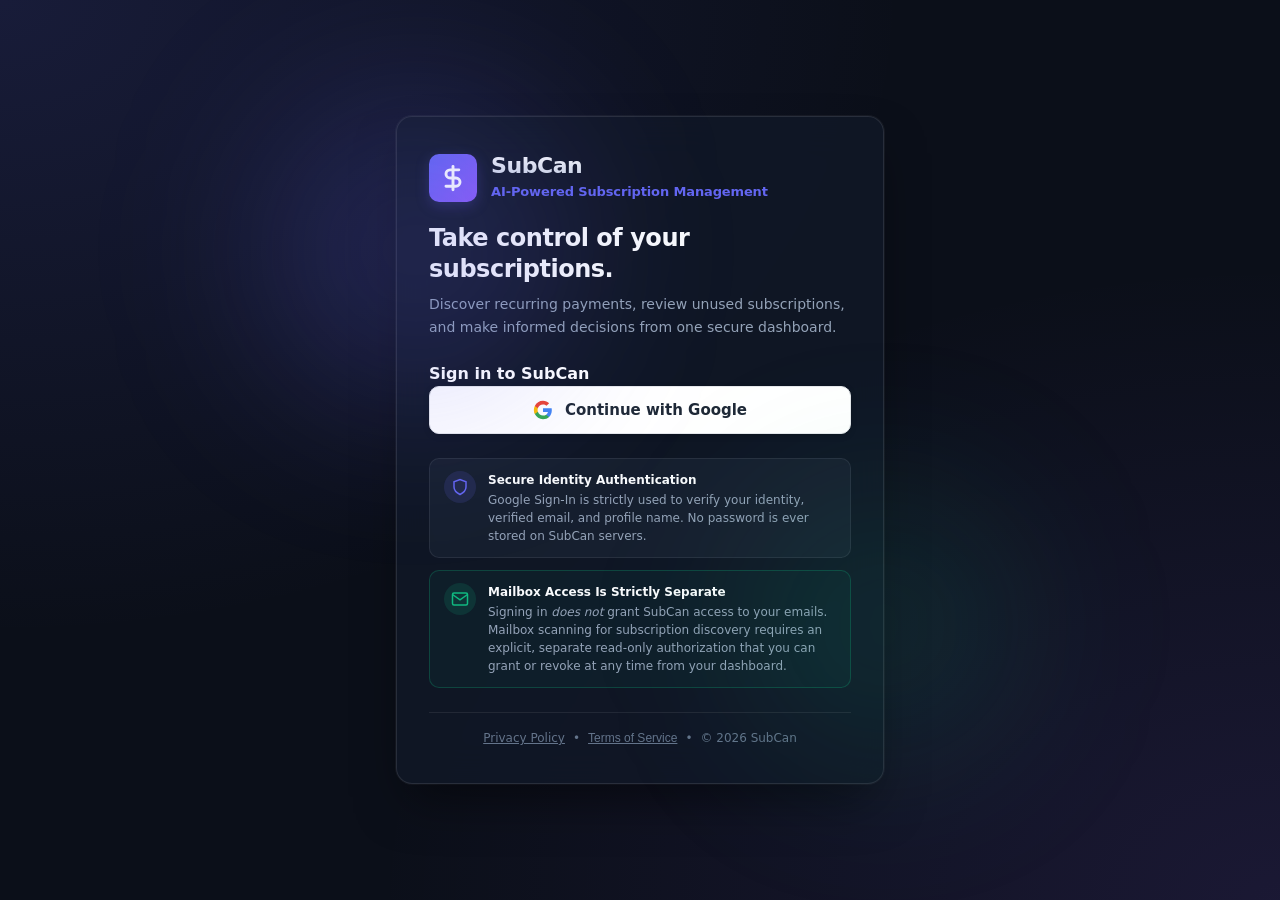
==== commit b8e7bc97: "Integrate dashboard and harden authentication security" ====
--- a/frontend/index.html
+++ b/frontend/index.html
@@ -55,15 +55,24 @@
             <option value="custom">Switch Custom API...</option>
           </select>
         </div>
-        <div class="user-switcher-container" style="display:inline-flex; align-items:center; gap:8px;">
-          <label for="user-selector" style="font-size:12px; color:var(--text-muted, #94a3b8); font-weight:700;">USER:</label>
-          <select id="user-selector" class="input" style="padding:4px 10px; font-size:12px; height:34px; background:rgba(30,41,59,0.9); color:#f8fafc; border:1px solid rgba(255,255,255,0.15); border-radius:6px; cursor:pointer;">
-            <option value="user_alice">Alice (user_alice)</option>
-            <option value="user_bob">Bob (user_bob)</option>
-            <option value="user_default">Default (user_default)</option>
-            <option value="custom">Switch Custom ID...</option>
-          </select>
-        </div>
+        <!-- Authenticated User Profile Badge & Logout -->
+        <div id="auth-profile-container" class="user-profile-badge" title="Authenticated Profile">
+          <div id="user-avatar-badge" class="user-avatar">U</div>
+          <div class="user-info-text">
+            <span id="user-name-display" class="user-name-label">Loading...</span>
+            <span id="user-email-display" class="user-email-label">Authenticating...</span>
+          </div>
+          <button id="logout-btn" class="btn-logout" type="button" title="Sign out of SubCan">
+            <svg width="12" height="12" viewBox="0 0 24 24" fill="none" stroke="currentColor" stroke-width="2.5"><path d="M9 21H5a2 2 0 0 1-2-2V5a2 2 0 0 1 2-2h4"/><polyline points="16 17 21 12 16 7"/><line x1="21" y1="12" x2="9" y2="12"/></svg>
+            Sign Out
+          </button>
+        </div>
+        <!-- Hidden user selector for test script compatibility -->
+        <select id="user-selector" style="display:none;" aria-hidden="true">
+          <option value="user_alice">Alice (user_alice)</option>
+          <option value="user_bob">Bob (user_bob)</option>
+          <option value="user_default">Default (user_default)</option>
+        </select>
         <button id="repair-data-btn" class="button secondary icon-btn" title="Repair mixed-account data collisions and enforce isolation">
           <svg width="16" height="16" viewBox="0 0 24 24" fill="none" stroke="currentColor" stroke-width="2"><path d="M14.7 6.3a1 1 0 0 0 0 1.4l1.6 1.6a1 1 0 0 0 1.4 0l3.77-3.77a6 6 0 0 1-7.94 7.94l-6.91 6.91a2.12 2.12 0 0 1-3-3l6.91-6.91a6 6 0 0 1 7.94-7.94l-3.76 3.76z"/></svg>
           Repair Data
@@ -463,6 +472,27 @@
       </div>
     </main>
 
+    <!-- Global App Footer -->
+    <footer class="app-footer">
+      <div class="footer-content">
+        <div class="footer-brand">
+          <div class="logo-mark mini" aria-hidden="true">
+            <svg width="16" height="16" viewBox="0 0 24 24" fill="none" stroke="currentColor" stroke-width="2.5" stroke-linecap="round" stroke-linejoin="round">
+              <path d="M12 2v20M17 5H9.5a3.5 3.5 0 0 0 0 7h5a3.5 3.5 0 0 1 0 7H6"/>
+            </svg>
+          </div>
+          <span>SubCan &bull; AI-Powered Subscription Cancellation Agent</span>
+        </div>
+        <nav class="footer-nav" aria-label="Legal & Information">
+          <a href="./privacy.html" class="footer-link">Privacy Policy</a>
+          <span class="footer-sep">&bull;</span>
+          <a href="./login.html" class="footer-link">Switch Account</a>
+          <span class="footer-sep">&bull;</span>
+          <span class="footer-copy">&copy; 2026 SubCan. All rights reserved.</span>
+        </nav>
+      </div>
+    </footer>
+
     <!-- Slide-over Drawer for Subscription Details & Approval Gate -->
     <aside id="detail-drawer" class="drawer-overlay" hidden aria-hidden="true" style="display: none;">
       <div class="drawer" role="dialog" aria-modal="true" aria-labelledby="detail-title">
--- a/frontend/styles.css
+++ b/frontend/styles.css
@@ -1123,3 +1123,1637 @@
   color: var(--text-secondary);
 }
 
+/* =============================================================================
+   Google Authentication & Login Page Styles
+   ============================================================================= */
+
+.auth-body {
+  margin: 0;
+  padding: 0;
+  min-height: 100vh;
+  display: flex;
+  align-items: center;
+  justify-content: center;
+  background-color: var(--bg-base);
+  background-image:
+    radial-gradient(at 0% 0%, rgba(99, 102, 241, 0.15) 0px, transparent 50%),
+    radial-gradient(at 100% 100%, rgba(139, 92, 246, 0.12) 0px, transparent 50%);
+  position: relative;
+  overflow-x: hidden;
+}
+
+.auth-page-wrapper {
+  width: 100%;
+  max-width: 520px;
+  padding: 24px 16px;
+  position: relative;
+  z-index: 10;
+}
+
+/* Ambient glow accents */
+.auth-glow {
+  position: fixed;
+  border-radius: 50%;
+  filter: blur(80px);
+  pointer-events: none;
+  z-index: 1;
+}
+
+.auth-glow-1 {
+  width: 320px;
+  height: 320px;
+  top: 10%;
+  left: 20%;
+  background: rgba(99, 102, 241, 0.2);
+}
+
+.auth-glow-2 {
+  width: 280px;
+  height: 280px;
+  bottom: 15%;
+  right: 20%;
+  background: rgba(16, 185, 129, 0.12);
+}
+
+/* Auth Card */
+.auth-card {
+  background: rgba(17, 24, 39, 0.85);
+  backdrop-filter: blur(20px);
+  -webkit-backdrop-filter: blur(20px);
+  border: 1px solid rgba(255, 255, 255, 0.1);
+  border-radius: var(--radius-lg);
+  padding: 36px 32px;
+  box-shadow: 0 25px 50px -12px rgba(0, 0, 0, 0.5), 0 0 0 1px rgba(255, 255, 255, 0.05);
+  display: flex;
+  flex-direction: column;
+  gap: 24px;
+}
+
+.auth-header {
+  display: flex;
+  flex-direction: column;
+  gap: 20px;
+}
+
+.auth-brand {
+  display: flex;
+  align-items: center;
+  gap: 14px;
+}
+
+.auth-brand .logo-mark {
+  width: 48px;
+  height: 48px;
+  border-radius: var(--radius-md);
+  background: linear-gradient(135deg, var(--accent-primary), #8b5cf6);
+  color: #fff;
+  display: flex;
+  align-items: center;
+  justify-content: center;
+  box-shadow: 0 4px 14px var(--accent-glow);
+}
+
+.auth-brand .brand-title {
+  font-size: 22px;
+  font-weight: 800;
+  letter-spacing: -0.02em;
+  color: var(--text-primary);
+  margin: 0;
+  line-height: 1.2;
+}
+
+.auth-subtitle {
+  font-size: 13px;
+  font-weight: 600;
+  color: var(--accent-primary);
+  letter-spacing: -0.01em;
+}
+
+.auth-hero {
+  display: flex;
+  flex-direction: column;
+  gap: 8px;
+}
+
+.auth-main-heading {
+  font-size: 24px;
+  font-weight: 700;
+  color: var(--text-primary);
+  letter-spacing: -0.02em;
+  line-height: 1.3;
+}
+
+.auth-lead-text {
+  font-size: 14px;
+  color: var(--text-secondary);
+  line-height: 1.6;
+}
+
+/* Official Google Sign-In Button */
+.google-btn {
+  width: 100%;
+  height: 48px;
+  border-radius: var(--radius-md);
+  background: #ffffff;
+  color: #1f2937;
+  font-family: var(--font-main);
+  font-size: 15px;
+  font-weight: 600;
+  border: 1px solid #e5e7eb;
+  display: flex;
+  align-items: center;
+  justify-content: center;
+  gap: 12px;
+  cursor: pointer;
+  transition: all 0.2s ease;
+  box-shadow: 0 2px 6px rgba(0, 0, 0, 0.15);
+  position: relative;
+  outline: none;
+}
+
+.google-btn:hover:not(:disabled) {
+  background: #f9fafb;
+  box-shadow: 0 4px 12px rgba(0, 0, 0, 0.2);
+  transform: translateY(-1px);
+}
+
+.google-btn:active:not(:disabled) {
+  background: #f3f4f6;
+  transform: translateY(0);
+}
+
+.google-btn:disabled {
+  opacity: 0.75;
+  cursor: not-allowed;
+}
+
+.google-btn-icon {
+  display: flex;
+  align-items: center;
+  justify-content: center;
+}
+
+.google-btn-spinner .spinner-svg {
+  animation: spin 0.8s linear infinite;
+  color: var(--accent-primary);
+}
+
+@keyframes spin {
+  to { transform: rotate(360deg); }
+}
+
+/* Auth Alerts */
+.auth-alert {
+  display: flex;
+  align-items: flex-start;
+  gap: 12px;
+  padding: 14px 16px;
+  border-radius: var(--radius-md);
+  font-size: 13px;
+  line-height: 1.45;
+  position: relative;
+}
+
+.auth-alert.error {
+  background: var(--danger-bg);
+  border: 1px solid var(--danger-border);
+  color: #fca5a5;
+}
+
+.auth-alert.success {
+  background: var(--success-bg);
+  border: 1px solid var(--success-border);
+  color: #86efac;
+}
+
+.auth-alert.info {
+  background: var(--info-bg);
+  border: 1px solid var(--info-border);
+  color: #a5f3fc;
+}
+
+.auth-alert-content {
+  flex: 1;
+}
+
+.auth-alert-content strong {
+  display: block;
+  font-weight: 700;
+  margin-bottom: 2px;
+}
+
+.auth-alert-content p {
+  margin: 0;
+}
+
+.auth-alert-close {
+  background: transparent;
+  border: none;
+  color: inherit;
+  font-size: 18px;
+  line-height: 1;
+  cursor: pointer;
+  padding: 0 4px;
+  opacity: 0.7;
+}
+
+.auth-alert-close:hover {
+  opacity: 1;
+}
+
+.auth-recovery-controls {
+  display: flex;
+  gap: 8px;
+  margin-top: 10px;
+  justify-content: flex-end;
+}
+
+/* Notices & Scope Separation */
+.auth-notices-container {
+  display: flex;
+  flex-direction: column;
+  gap: 12px;
+}
+
+.auth-notice-card {
+  display: flex;
+  align-items: flex-start;
+  gap: 12px;
+  background: rgba(30, 41, 59, 0.5);
+  border: 1px solid var(--border);
+  border-radius: var(--radius-md);
+  padding: 12px 14px;
+}
+
+.auth-notice-card.scope-notice {
+  border-color: rgba(16, 185, 129, 0.25);
+  background: rgba(16, 185, 129, 0.05);
+}
+
+.notice-icon-bubble {
+  width: 32px;
+  height: 32px;
+  border-radius: 50%;
+  background: rgba(99, 102, 241, 0.15);
+  display: flex;
+  align-items: center;
+  justify-content: center;
+  flex-shrink: 0;
+}
+
+.notice-icon-bubble.email-bubble {
+  background: rgba(16, 185, 129, 0.15);
+}
+
+.notice-text {
+  flex: 1;
+  font-size: 12px;
+  color: var(--text-secondary);
+  line-height: 1.5;
+}
+
+.notice-text strong {
+  display: block;
+  font-size: 12px;
+  color: var(--text-primary);
+  margin-bottom: 2px;
+}
+
+/* Demo Section */
+.auth-demo-section {
+  border-top: 1px solid var(--border);
+  padding-top: 16px;
+}
+
+.demo-details summary {
+  cursor: pointer;
+  list-style: none;
+  font-size: 12px;
+  font-weight: 600;
+  color: var(--text-muted);
+  display: flex;
+  align-items: center;
+  justify-content: space-between;
+  user-select: none;
+}
+
+.demo-details summary::-webkit-details-marker {
+  display: none;
+}
+
+.demo-details[open] .chevron {
+  transform: rotate(180deg);
+}
+
+.demo-body {
+  margin-top: 12px;
+  display: flex;
+  flex-direction: column;
+  gap: 10px;
+}
+
+.demo-hint {
+  font-size: 11px;
+  color: var(--text-muted);
+  line-height: 1.4;
+}
+
+.demo-buttons-group {
+  display: flex;
+  gap: 8px;
+  flex-wrap: wrap;
+}
+
+.api-target-wrapper {
+  display: flex;
+  align-items: center;
+  gap: 8px;
+  margin-top: 4px;
+}
+
+.api-label {
+  font-size: 11px;
+  color: var(--text-muted);
+  font-weight: 600;
+}
+
+/* Auth Footer & Legal Modals */
+.auth-footer {
+  text-align: center;
+  border-top: 1px solid var(--border);
+  padding-top: 16px;
+}
+
+.auth-legal-nav {
+  display: flex;
+  align-items: center;
+  justify-content: center;
+  gap: 8px;
+  font-size: 12px;
+  color: var(--text-muted);
+}
+
+.legal-link {
+  background: none;
+  border: none;
+  color: var(--text-muted);
+  font-size: 12px;
+  cursor: pointer;
+  text-decoration: underline;
+  padding: 0;
+}
+
+.legal-link:hover {
+  color: var(--text-primary);
+}
+
+.legal-modal {
+  border: none;
+  border-radius: var(--radius-lg);
+  padding: 0;
+  background: transparent;
+  max-width: 560px;
+  width: 90%;
+  color: var(--text-primary);
+}
+
+.legal-modal::backdrop {
+  background: rgba(0, 0, 0, 0.7);
+  backdrop-filter: blur(4px);
+}
+
+.legal-modal-card {
+  background: var(--bg-surface);
+  border: 1px solid var(--border);
+  border-radius: var(--radius-lg);
+  padding: 24px;
+  display: flex;
+  flex-direction: column;
+  gap: 16px;
+}
+
+.legal-modal-header {
+  display: flex;
+  align-items: center;
+  justify-content: space-between;
+  border-bottom: 1px solid var(--border);
+  padding-bottom: 12px;
+}
+
+.legal-modal-close {
+  background: none;
+  border: none;
+  color: var(--text-muted);
+  font-size: 24px;
+  cursor: pointer;
+  line-height: 1;
+}
+
+.legal-modal-body {
+  max-height: 60vh;
+  overflow-y: auto;
+  font-size: 13px;
+  color: var(--text-secondary);
+  line-height: 1.6;
+  display: flex;
+  flex-direction: column;
+  gap: 12px;
+}
+
+.legal-modal-body h4 {
+  color: var(--text-primary);
+  font-size: 14px;
+  margin-top: 6px;
+}
+
+.legal-modal-footer {
+  display: flex;
+  justify-content: flex-end;
+  border-top: 1px solid var(--border);
+  padding-top: 12px;
+}
+
+/* =============================================================================
+   Authenticated User Profile Badge in Header
+   ============================================================================= */
+
+.user-profile-badge {
+  display: inline-flex;
+  align-items: center;
+  gap: 10px;
+  background: rgba(30, 41, 59, 0.85);
+  border: 1px solid rgba(255, 255, 255, 0.12);
+  border-radius: var(--radius-full);
+  padding: 4px 12px 4px 6px;
+  font-size: 13px;
+  color: var(--text-primary);
+  transition: var(--transition);
+}
+
+.user-profile-badge:hover {
+  border-color: var(--border-focus);
+}
+
+.user-avatar {
+  width: 26px;
+  height: 26px;
+  border-radius: 50%;
+  object-fit: cover;
+  background: linear-gradient(135deg, var(--accent-primary), #8b5cf6);
+  color: #fff;
+  display: flex;
+  align-items: center;
+  justify-content: center;
+  font-weight: 700;
+  font-size: 12px;
+}
+
+.user-info-text {
+  display: flex;
+  flex-direction: column;
+  line-height: 1.15;
+}
+
+.user-name-label {
+  font-weight: 600;
+  font-size: 12px;
+  color: var(--text-primary);
+  max-width: 140px;
+  overflow: hidden;
+  text-overflow: ellipsis;
+  white-space: nowrap;
+}
+
+.user-email-label {
+  font-size: 10px;
+  color: var(--text-muted);
+  max-width: 140px;
+  overflow: hidden;
+  text-overflow: ellipsis;
+  white-space: nowrap;
+}
+
+.btn-logout {
+  background: rgba(239, 68, 68, 0.12);
+  border: 1px solid rgba(239, 68, 68, 0.25);
+  color: #fca5a5;
+  border-radius: var(--radius-sm);
+  padding: 4px 10px;
+  font-size: 11px;
+  font-weight: 600;
+  cursor: pointer;
+  display: inline-flex;
+  align-items: center;
+  gap: 4px;
+  transition: var(--transition);
+}
+
+.btn-logout:hover {
+  background: rgba(239, 68, 68, 0.25);
+  color: #fee2e2;
+}
+
+@media (max-width: 640px) {
+  .auth-card {
+    padding: 24px 18px;
+  }
+  .auth-main-heading {
+    font-size: 20px;
+  }
+  .user-email-label {
+    display: none;
+  }
+}
+
+/* =============================================================================
+   App Shell & Dashboard Global Footer
+   ============================================================================= */
+
+.app-footer {
+  margin-top: auto;
+  background: rgba(11, 15, 25, 0.95);
+  border-top: 1px solid var(--border);
+  padding: 24px 32px;
+}
+
+.footer-content {
+  max-width: 1480px;
+  margin: 0 auto;
+  display: flex;
+  align-items: center;
+  justify-content: space-between;
+  gap: 20px;
+  flex-wrap: wrap;
+  font-size: 13px;
+  color: var(--text-muted);
+}
+
+.footer-brand {
+  display: flex;
+  align-items: center;
+  gap: 10px;
+  color: var(--text-secondary);
+}
+
+.logo-mark.mini {
+  width: 26px;
+  height: 26px;
+  border-radius: var(--radius-sm);
+  box-shadow: none;
+}
+
+.footer-nav {
+  display: flex;
+  align-items: center;
+  gap: 12px;
+  flex-wrap: wrap;
+}
+
+.footer-link {
+  color: var(--text-secondary);
+  text-decoration: none;
+  transition: var(--transition);
+}
+
+.footer-link:hover,
+.footer-link.active {
+  color: var(--accent-primary);
+  text-decoration: underline;
+}
+
+.footer-sep {
+  color: rgba(255, 255, 255, 0.15);
+}
+
+.footer-copy {
+  color: var(--text-muted);
+}
+
+/* =============================================================================
+   Production Privacy Policy Page Styles
+   ============================================================================= */
+
+.privacy-body {
+  background-color: var(--bg-base);
+  color: var(--text-primary);
+  font-family: var(--font-main);
+  line-height: 1.65;
+  min-height: 100vh;
+  display: flex;
+  flex-direction: column;
+}
+
+/* Header */
+.privacy-header {
+  position: sticky;
+  top: 0;
+  z-index: 50;
+  background: rgba(11, 15, 25, 0.9);
+  backdrop-filter: blur(16px);
+  border-bottom: 1px solid var(--border);
+  padding: 12px 32px;
+}
+
+.privacy-header-inner {
+  max-width: 1400px;
+  margin: 0 auto;
+  display: flex;
+  align-items: center;
+  justify-content: space-between;
+  gap: 20px;
+}
+
+.privacy-header-actions {
+  display: flex;
+  align-items: center;
+  gap: 10px;
+}
+
+/* Hero Section */
+.privacy-main {
+  flex: 1;
+  max-width: 1400px;
+  width: 100%;
+  margin: 0 auto;
+  padding: 40px 32px 80px;
+}
+
+.privacy-hero {
+  margin-bottom: 40px;
+  text-align: left;
+}
+
+.privacy-hero-badge {
+  display: inline-block;
+  font-size: 11px;
+  font-weight: 800;
+  letter-spacing: 0.12em;
+  color: var(--accent-primary);
+  background: rgba(99, 102, 241, 0.12);
+  border: 1px solid rgba(99, 102, 241, 0.25);
+  padding: 4px 12px;
+  border-radius: var(--radius-full);
+  margin-bottom: 12px;
+}
+
+.privacy-hero-title {
+  font-size: clamp(32px, 4vw, 44px);
+  font-weight: 800;
+  letter-spacing: -0.03em;
+  color: #fff;
+  margin-bottom: 12px;
+  line-height: 1.15;
+}
+
+.privacy-hero-desc {
+  font-size: 16px;
+  color: var(--text-secondary);
+  max-width: 780px;
+  line-height: 1.6;
+  margin-bottom: 24px;
+}
+
+.privacy-meta-bar {
+  display: flex;
+  flex-wrap: wrap;
+  gap: 24px;
+  background: var(--bg-surface);
+  border: 1px solid var(--border);
+  border-radius: var(--radius-md);
+  padding: 14px 20px;
+  margin-bottom: 24px;
+}
+
+.meta-item {
+  display: flex;
+  flex-direction: column;
+  gap: 2px;
+}
+
+.meta-label {
+  font-size: 10px;
+  font-weight: 700;
+  letter-spacing: 0.08em;
+  color: var(--text-muted);
+}
+
+.meta-value {
+  font-size: 13px;
+  font-family: var(--font-mono);
+  color: #cbd5e1;
+}
+
+.verification-notice-banner {
+  display: flex;
+  align-items: flex-start;
+  gap: 14px;
+  background: rgba(245, 158, 11, 0.08);
+  border: 1px solid rgba(245, 158, 11, 0.28);
+  border-radius: var(--radius-md);
+  padding: 16px 20px;
+  color: #fbbf24;
+  font-size: 13px;
+  line-height: 1.6;
+}
+
+.notice-icon-circle {
+  flex-shrink: 0;
+  margin-top: 2px;
+}
+
+.verification-notice-banner strong {
+  display: block;
+  color: #fef3c7;
+  font-size: 14px;
+  margin-bottom: 4px;
+}
+
+.verification-notice-banner p {
+  color: #fde68a;
+  margin: 0;
+}
+
+.verification-notice-banner code {
+  background: rgba(0, 0, 0, 0.35);
+  color: #fef08a;
+  padding: 2px 6px;
+  border-radius: var(--radius-sm);
+  font-family: var(--font-mono);
+  font-size: 12px;
+}
+
+/* Two-Column Layout */
+.privacy-layout {
+  display: grid;
+  grid-template-columns: 280px 1fr;
+  gap: 36px;
+  align-items: start;
+}
+
+/* Sticky Sidebar Table of Contents */
+.privacy-sidebar {
+  position: sticky;
+  top: 80px;
+}
+
+.sidebar-sticky-card {
+  background: var(--bg-surface);
+  border: 1px solid var(--border);
+  border-radius: var(--radius-md);
+  padding: 20px;
+  box-shadow: 0 4px 20px rgba(0, 0, 0, 0.2);
+}
+
+.sidebar-heading {
+  font-size: 12px;
+  font-weight: 800;
+  letter-spacing: 0.1em;
+  color: var(--text-muted);
+  text-transform: uppercase;
+  margin-bottom: 14px;
+  padding-bottom: 8px;
+  border-bottom: 1px solid var(--border);
+}
+
+.sidebar-nav {
+  display: flex;
+  flex-direction: column;
+  gap: 4px;
+  max-height: calc(100vh - 220px);
+  overflow-y: auto;
+}
+
+.toc-link {
+  font-size: 12.5px;
+  color: var(--text-secondary);
+  text-decoration: none;
+  padding: 6px 10px;
+  border-radius: var(--radius-sm);
+  transition: var(--transition);
+  line-height: 1.4;
+  border-left: 2px solid transparent;
+}
+
+.toc-link:hover {
+  color: var(--text-primary);
+  background: rgba(255, 255, 255, 0.04);
+}
+
+.toc-link.active {
+  color: var(--accent-primary);
+  font-weight: 600;
+  background: rgba(99, 102, 241, 0.1);
+  border-left-color: var(--accent-primary);
+}
+
+.sidebar-footer {
+  margin-top: 16px;
+  padding-top: 12px;
+  border-top: 1px solid var(--border);
+  display: flex;
+  align-items: center;
+  gap: 8px;
+  font-size: 11px;
+  color: var(--text-muted);
+  font-family: var(--font-mono);
+}
+
+.status-indicator-dot {
+  width: 8px;
+  height: 8px;
+  border-radius: 50%;
+  background: var(--success);
+  box-shadow: 0 0 8px rgba(16, 185, 129, 0.6);
+}
+
+/* Privacy Content Cards */
+.privacy-content {
+  display: flex;
+  flex-direction: column;
+  gap: 32px;
+}
+
+.legal-card {
+  background: var(--bg-card);
+  backdrop-filter: blur(8px);
+  border: 1px solid var(--border);
+  border-radius: var(--radius-lg);
+  padding: 32px;
+  position: relative;
+  transition: var(--transition);
+}
+
+.legal-card:hover {
+  border-color: rgba(255, 255, 255, 0.12);
+  box-shadow: 0 8px 30px rgba(0, 0, 0, 0.25);
+}
+
+.legal-card.highlight-border {
+  border-color: rgba(99, 102, 241, 0.35);
+  background: linear-gradient(180deg, rgba(99, 102, 241, 0.05) 0%, rgba(26, 34, 52, 0.7) 100%);
+}
+
+.section-number {
+  font-family: var(--font-mono);
+  font-size: 12px;
+  font-weight: 700;
+  color: var(--accent-primary);
+  letter-spacing: 0.1em;
+  margin-bottom: 6px;
+}
+
+.legal-card h2 {
+  font-size: 22px;
+  font-weight: 800;
+  color: #fff;
+  letter-spacing: -0.02em;
+  margin-bottom: 16px;
+}
+
+.legal-card h3 {
+  font-size: 16px;
+  font-weight: 700;
+  color: #e2e8f0;
+  margin-top: 20px;
+  margin-bottom: 10px;
+}
+
+.legal-card p {
+  color: var(--text-secondary);
+  font-size: 14.5px;
+  margin-bottom: 14px;
+}
+
+.legal-card p:last-child {
+  margin-bottom: 0;
+}
+
+.legal-card a {
+  color: #818cf8;
+  text-decoration: underline;
+  text-underline-offset: 3px;
+  transition: var(--transition);
+}
+
+.legal-card a:hover {
+  color: #a5b4fc;
+}
+
+.legal-card code {
+  font-family: var(--font-mono);
+  font-size: 12.5px;
+  background: rgba(255, 255, 255, 0.06);
+  border: 1px solid rgba(255, 255, 255, 0.1);
+  padding: 2px 6px;
+  border-radius: var(--radius-sm);
+  color: #c7d2fe;
+}
+
+.highlight-box {
+  background: rgba(99, 102, 241, 0.08);
+  border: 1px solid rgba(99, 102, 241, 0.22);
+  border-radius: var(--radius-md);
+  padding: 18px 20px;
+  margin: 18px 0;
+}
+
+.highlight-box h4 {
+  font-size: 14px;
+  font-weight: 700;
+  color: #c7d2fe;
+  margin-bottom: 6px;
+}
+
+.highlight-box p {
+  color: #e0e7ff;
+  font-size: 13.5px;
+  margin-bottom: 0;
+}
+
+/* Data Table */
+.data-table-container {
+  overflow-x: auto;
+  border: 1px solid var(--border);
+  border-radius: var(--radius-md);
+  margin: 20px 0;
+}
+
+.data-table {
+  width: 100%;
+  border-collapse: collapse;
+  font-size: 13px;
+  text-align: left;
+}
+
+.data-table th {
+  background: var(--bg-surface);
+  color: var(--text-muted);
+  font-weight: 700;
+  letter-spacing: 0.05em;
+  font-size: 11px;
+  text-transform: uppercase;
+  padding: 12px 16px;
+  border-bottom: 1px solid var(--border);
+}
+
+.data-table td {
+  padding: 14px 16px;
+  border-bottom: 1px solid rgba(255, 255, 255, 0.04);
+  color: var(--text-secondary);
+  vertical-align: top;
+  line-height: 1.55;
+}
+
+.data-table tr:last-child td {
+  border-bottom: none;
+}
+
+.data-table tr:hover td {
+  background: rgba(255, 255, 255, 0.02);
+}
+
+.data-table strong {
+  color: #f1f5f9;
+}
+
+/* Callout Card */
+.callout-card {
+  display: flex;
+  align-items: flex-start;
+  gap: 12px;
+  border-radius: var(--radius-md);
+  padding: 16px 20px;
+  margin-top: 18px;
+  font-size: 13.5px;
+}
+
+.callout-card.info {
+  background: var(--info-bg);
+  border: 1px solid var(--info-border);
+  color: #a5f3fc;
+}
+
+.callout-card.info .callout-text strong {
+  color: #ecfeff;
+}
+
+/* Scope Comparison Grid */
+.scope-comparison-grid {
+  display: grid;
+  grid-template-columns: 1fr 1fr;
+  gap: 20px;
+  margin-top: 20px;
+}
+
+.scope-card {
+  background: var(--bg-surface);
+  border: 1px solid var(--border);
+  border-radius: var(--radius-md);
+  padding: 22px;
+  display: flex;
+  flex-direction: column;
+}
+
+.scope-card.identity {
+  border-color: rgba(99, 102, 241, 0.3);
+}
+
+.scope-card.mailbox {
+  border-color: rgba(16, 185, 129, 0.3);
+}
+
+.scope-badge {
+  display: inline-block;
+  font-size: 10px;
+  font-weight: 700;
+  letter-spacing: 0.08em;
+  text-transform: uppercase;
+  padding: 3px 8px;
+  border-radius: var(--radius-sm);
+  margin-bottom: 8px;
+}
+
+.scope-badge.identity {
+  background: rgba(99, 102, 241, 0.15);
+  color: #a5b4fc;
+}
+
+.scope-badge.mailbox {
+  background: rgba(16, 185, 129, 0.15);
+  color: #6ee7b7;
+}
+
+.scope-card h3 {
+  font-size: 16px;
+  color: #fff;
+  margin: 0 0 8px 0;
+}
+
+.scope-card-desc {
+  font-size: 13px;
+  color: var(--text-secondary);
+  margin-bottom: 16px;
+}
+
+.scope-list {
+  display: flex;
+  flex-direction: column;
+  gap: 10px;
+  margin-bottom: 16px;
+}
+
+.scope-item {
+  display: flex;
+  flex-direction: column;
+  gap: 2px;
+  font-size: 12px;
+}
+
+.scope-item code {
+  align-self: flex-start;
+  margin-bottom: 2px;
+}
+
+.scope-item span {
+  color: var(--text-muted);
+}
+
+.scope-status.positive {
+  display: flex;
+  align-items: center;
+  gap: 8px;
+  font-size: 12px;
+  font-weight: 600;
+  color: #34d399;
+  margin-top: auto;
+  padding-top: 12px;
+  border-top: 1px solid rgba(255, 255, 255, 0.06);
+}
+
+.scope-constraints {
+  font-size: 12px;
+  color: var(--text-secondary);
+  background: rgba(0, 0, 0, 0.2);
+  padding: 12px;
+  border-radius: var(--radius-sm);
+  margin-top: auto;
+}
+
+.scope-constraints strong {
+  color: #f1f5f9;
+  display: block;
+  margin-bottom: 6px;
+}
+
+.scope-constraints ul {
+  padding-left: 18px;
+  margin: 0;
+}
+
+.scope-constraints li {
+  margin-bottom: 3px;
+  color: var(--text-muted);
+}
+
+/* Pipeline Steps */
+.pipeline-steps {
+  display: flex;
+  flex-direction: column;
+  gap: 14px;
+  margin: 20px 0;
+}
+
+.pipeline-step {
+  display: flex;
+  gap: 16px;
+  background: var(--bg-surface);
+  border: 1px solid var(--border);
+  border-radius: var(--radius-md);
+  padding: 18px;
+}
+
+.step-num {
+  width: 32px;
+  height: 32px;
+  border-radius: 50%;
+  background: rgba(99, 102, 241, 0.15);
+  border: 1px solid rgba(99, 102, 241, 0.3);
+  color: #a5b4fc;
+  font-family: var(--font-mono);
+  font-weight: 700;
+  display: flex;
+  align-items: center;
+  justify-content: center;
+  flex-shrink: 0;
+}
+
+.step-body h4 {
+  font-size: 14.5px;
+  font-weight: 700;
+  color: #fff;
+  margin-bottom: 4px;
+}
+
+.step-body p {
+  font-size: 13.5px;
+  color: var(--text-secondary);
+  margin: 0;
+}
+
+/* Storage Comparison Grid */
+.storage-comparison-grid {
+  display: grid;
+  grid-template-columns: 1fr 1fr;
+  gap: 20px;
+  margin: 20px 0;
+}
+
+.storage-box {
+  border-radius: var(--radius-md);
+  padding: 22px;
+  border: 1px solid var(--border);
+}
+
+.storage-box.stored {
+  background: rgba(16, 185, 129, 0.04);
+  border-color: rgba(16, 185, 129, 0.25);
+}
+
+.storage-box.discarded {
+  background: rgba(239, 68, 68, 0.04);
+  border-color: rgba(239, 68, 68, 0.25);
+}
+
+.icon-tag {
+  font-size: 10px;
+  font-weight: 800;
+  letter-spacing: 0.1em;
+  padding: 2px 8px;
+  border-radius: var(--radius-sm);
+  display: inline-block;
+  margin-bottom: 8px;
+}
+
+.icon-tag.stored {
+  background: rgba(16, 185, 129, 0.15);
+  color: #6ee7b7;
+}
+
+.icon-tag.discarded {
+  background: rgba(239, 68, 68, 0.15);
+  color: #fca5a5;
+}
+
+.storage-box h4 {
+  font-size: 15px;
+  color: #fff;
+  margin-bottom: 12px;
+}
+
+.storage-box ul {
+  padding-left: 20px;
+  margin: 0;
+}
+
+.storage-box li {
+  font-size: 13px;
+  color: var(--text-secondary);
+  margin-bottom: 8px;
+  line-height: 1.5;
+}
+
+.storage-box li strong {
+  color: #f1f5f9;
+}
+
+/* Subprocessors */
+.subprocessors-grid {
+  display: grid;
+  grid-template-columns: repeat(3, 1fr);
+  gap: 16px;
+  margin-top: 20px;
+}
+
+.subprocessor-card {
+  background: var(--bg-surface);
+  border: 1px solid var(--border);
+  border-radius: var(--radius-md);
+  padding: 18px;
+  display: flex;
+  flex-direction: column;
+}
+
+.sub-header {
+  display: flex;
+  flex-direction: column;
+  gap: 4px;
+  margin-bottom: 8px;
+}
+
+.sub-header strong {
+  font-size: 14px;
+  color: #fff;
+}
+
+.badge-role {
+  font-size: 10.5px;
+  font-family: var(--font-mono);
+  color: var(--accent-primary);
+}
+
+.subprocessor-card p {
+  font-size: 12.5px;
+  color: var(--text-muted);
+  margin-bottom: 12px;
+  flex: 1;
+}
+
+.sub-loc {
+  font-size: 11px;
+  font-family: var(--font-mono);
+  color: var(--text-muted);
+  padding-top: 8px;
+  border-top: 1px solid rgba(255, 255, 255, 0.05);
+}
+
+/* Google Policy Box */
+.google-policy-box {
+  background: rgba(255, 255, 255, 0.03);
+  border: 1px solid rgba(255, 255, 255, 0.12);
+  border-radius: var(--radius-md);
+  padding: 20px;
+}
+
+.google-logo-row {
+  display: flex;
+  align-items: center;
+  gap: 10px;
+  margin-bottom: 8px;
+}
+
+.google-logo-row h3 {
+  font-size: 17px;
+  color: #fff;
+  margin: 0;
+}
+
+.google-policy-box p {
+  font-size: 14px;
+  color: #e2e8f0;
+  margin: 0;
+}
+
+.check-list {
+  padding-left: 20px;
+  margin: 16px 0 0 0;
+}
+
+.check-list li {
+  font-size: 13.5px;
+  color: var(--text-secondary);
+  margin-bottom: 10px;
+  line-height: 1.6;
+}
+
+.check-list li strong {
+  color: #f8fafc;
+}
+
+/* Security Features Grid */
+.security-features-grid {
+  display: grid;
+  grid-template-columns: 1fr 1fr;
+  gap: 18px;
+  margin-top: 20px;
+}
+
+.security-feature {
+  background: var(--bg-surface);
+  border: 1px solid var(--border);
+  border-radius: var(--radius-md);
+  padding: 20px;
+}
+
+.sec-icon {
+  margin-bottom: 10px;
+}
+
+.security-feature h4 {
+  font-size: 14.5px;
+  color: #fff;
+  margin-bottom: 6px;
+}
+
+.security-feature p {
+  font-size: 13px;
+  color: var(--text-muted);
+  margin: 0;
+  line-height: 1.55;
+}
+
+/* Rights List */
+.rights-list {
+  display: flex;
+  flex-direction: column;
+  gap: 12px;
+  margin-top: 18px;
+}
+
+.right-item {
+  background: var(--bg-surface);
+  border: 1px solid var(--border);
+  border-radius: var(--radius-md);
+  padding: 16px 18px;
+  font-size: 13.5px;
+  color: var(--text-secondary);
+  line-height: 1.55;
+}
+
+.right-item strong {
+  color: #fff;
+  display: block;
+  margin-bottom: 4px;
+  font-size: 14px;
+}
+
+/* Procedures */
+.procedure-cards {
+  display: flex;
+  flex-direction: column;
+  gap: 18px;
+  margin-top: 20px;
+}
+
+.procedure-card {
+  background: var(--bg-surface);
+  border: 1px solid var(--border);
+  border-radius: var(--radius-md);
+  padding: 20px 24px;
+}
+
+.procedure-card h4 {
+  font-size: 15px;
+  color: #fff;
+  margin-bottom: 8px;
+}
+
+.procedure-card p {
+  font-size: 13.5px;
+  color: var(--text-secondary);
+  margin-bottom: 10px;
+}
+
+.procedure-card ol {
+  padding-left: 22px;
+  margin: 0 0 14px 0;
+}
+
+.procedure-card li {
+  font-size: 13px;
+  color: var(--text-secondary);
+  margin-bottom: 4px;
+}
+
+.procedure-callout {
+  font-size: 12.5px;
+  background: rgba(0, 0, 0, 0.3);
+  border-left: 3px solid var(--accent-primary);
+  padding: 10px 14px;
+  border-radius: 0 var(--radius-sm) var(--radius-sm) 0;
+  color: var(--text-muted);
+  line-height: 1.5;
+}
+
+.procedure-callout strong {
+  color: #cbd5e1;
+}
+
+/* Contact Details Card */
+.contact-details-card {
+  background: var(--bg-surface);
+  border: 1px solid var(--border);
+  border-radius: var(--radius-md);
+  padding: 24px;
+  margin-top: 20px;
+}
+
+.contact-grid {
+  display: grid;
+  grid-template-columns: 1fr 1fr;
+  gap: 22px;
+}
+
+.contact-entry {
+  display: flex;
+  flex-direction: column;
+  gap: 3px;
+}
+
+.contact-label {
+  font-size: 10.5px;
+  font-weight: 700;
+  letter-spacing: 0.08em;
+  color: var(--text-muted);
+}
+
+.contact-val {
+  font-size: 13.5px;
+  color: #f1f5f9;
+}
+
+.contact-val.highlight-email {
+  color: #f59e0b;
+  font-family: var(--font-mono);
+  font-size: 12.5px;
+}
+
+.contact-sub {
+  font-size: 11.5px;
+  color: var(--text-muted);
+}
+
+.disclaimer-footer-card {
+  margin-top: 20px;
+  padding: 16px 20px;
+  background: rgba(0, 0, 0, 0.2);
+  border-radius: var(--radius-md);
+  border: 1px dashed rgba(255, 255, 255, 0.12);
+  font-size: 12.5px;
+  color: var(--text-muted);
+  line-height: 1.6;
+}
+
+.disclaimer-footer-card strong {
+  color: #94a3b8;
+  display: block;
+  margin-bottom: 4px;
+}
+
+/* Page Footer */
+.privacy-page-footer {
+  background: rgba(11, 15, 25, 0.98);
+  border-top: 1px solid var(--border);
+  padding: 24px 32px;
+  margin-top: auto;
+}
+
+.privacy-footer-inner {
+  max-width: 1400px;
+  margin: 0 auto;
+  display: flex;
+  align-items: center;
+  justify-content: space-between;
+  gap: 20px;
+  flex-wrap: wrap;
+  font-size: 13px;
+  color: var(--text-muted);
+}
+
+.footer-left {
+  display: flex;
+  align-items: center;
+  gap: 10px;
+}
+
+.footer-links-nav {
+  display: flex;
+  align-items: center;
+  gap: 12px;
+  flex-wrap: wrap;
+}
+
+.footer-nav-link {
+  color: var(--text-secondary);
+  text-decoration: none;
+  transition: var(--transition);
+}
+
+.footer-nav-link:hover,
+.footer-nav-link.active {
+  color: var(--accent-primary);
+  text-decoration: underline;
+}
+
+/* Responsive Breakpoints */
+@media (max-width: 1024px) {
+  .privacy-layout {
+    grid-template-columns: 1fr;
+  }
+  .privacy-sidebar {
+    display: none;
+  }
+  .subprocessors-grid {
+    grid-template-columns: 1fr;
+  }
+  .contact-grid {
+    grid-template-columns: 1fr;
+  }
+}
+
+@media (max-width: 768px) {
+  .privacy-main {
+    padding: 24px 16px 60px;
+  }
+  .privacy-header {
+    padding: 10px 16px;
+  }
+  .legal-card {
+    padding: 20px 16px;
+  }
+  .scope-comparison-grid,
+  .storage-comparison-grid,
+  .security-features-grid {
+    grid-template-columns: 1fr;
+  }
+  .privacy-hero-title {
+    font-size: 26px;
+  }
+}
+
+/* Print Styles */
+@media print {
+  body {
+    background: #fff !important;
+    color: #111 !important;
+  }
+  .privacy-header,
+  .privacy-sidebar,
+  .privacy-page-footer,
+  .auth-glow,
+  .verification-notice-banner {
+    display: none !important;
+  }
+  .privacy-main {
+    max-width: 100% !important;
+    padding: 0 !important;
+  }
+  .privacy-layout {
+    display: block !important;
+  }
+  .legal-card {
+    background: transparent !important;
+    border: none !important;
+    border-bottom: 1px solid #ccc !important;
+    border-radius: 0 !important;
+    box-shadow: none !important;
+    padding: 16px 0 !important;
+    page-break-inside: avoid;
+  }
+  .legal-card h2,
+  .legal-card h3,
+  .legal-card strong {
+    color: #000 !important;
+  }
+  .legal-card p,
+  .legal-card li {
+    color: #333 !important;
+  }
+  .data-table th {
+    background: #eee !important;
+    color: #000 !important;
+  }
+  .data-table td {
+    color: #222 !important;
+    border-bottom: 1px solid #ddd !important;
+  }
+}
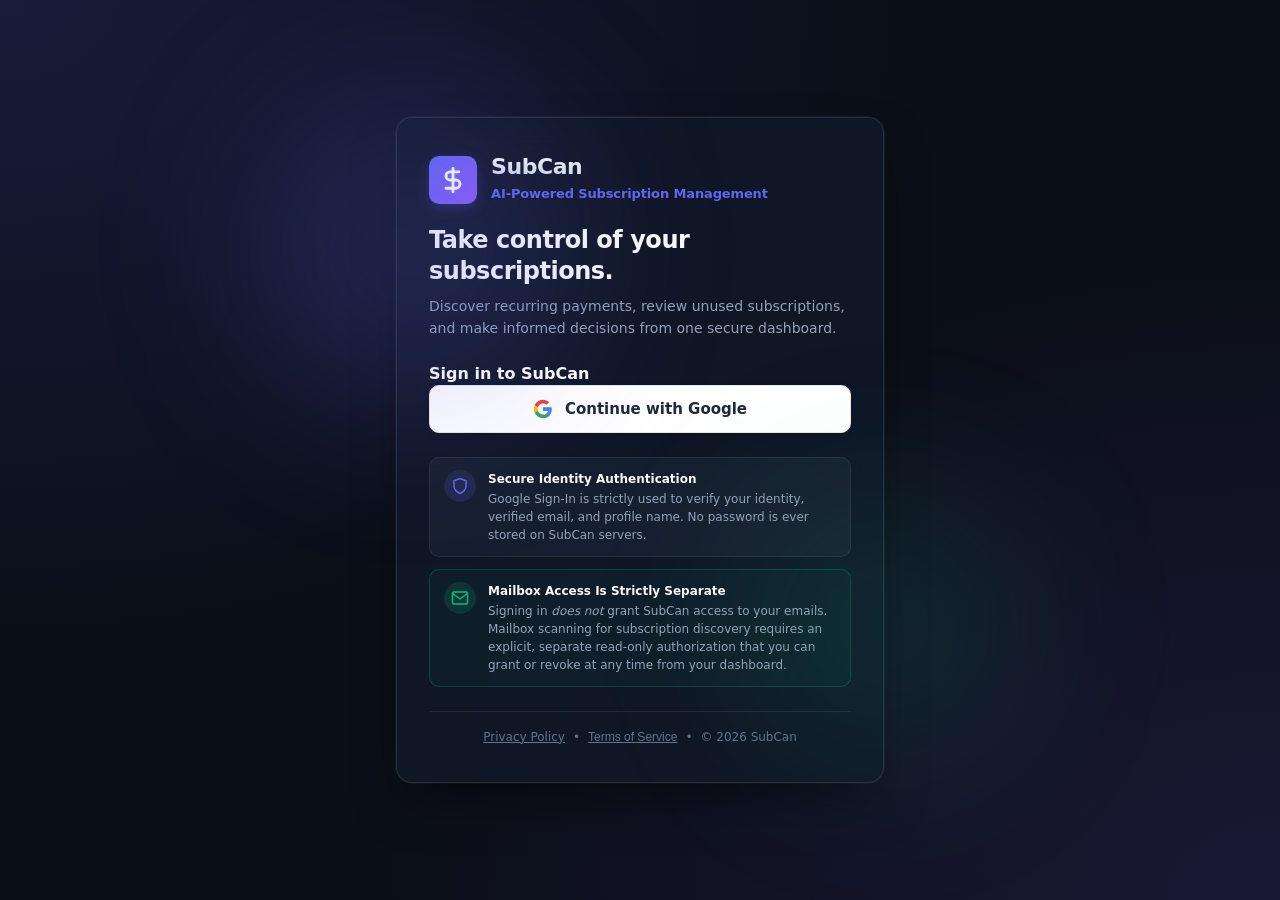
==== commit 0e642d5c: "fix(ui): align dashboard header, metric cards, and responsive layout" ====
--- a/frontend/index.html
+++ b/frontend/index.html
@@ -15,89 +15,98 @@
   <div class="app-layout">
     <!-- Navigation Sidebar / Topbar -->
     <header class="app-header">
-      <div class="brand">
-        <div class="logo-mark">
-          <svg width="24" height="24" viewBox="0 0 24 24" fill="none" stroke="currentColor" stroke-width="2.5" stroke-linecap="round" stroke-linejoin="round">
-            <path d="M12 2v20M17 5H9.5a3.5 3.5 0 0 0 0 7h5a3.5 3.5 0 0 1 0 7H6"/>
-          </svg>
-        </div>
-        <div>
-          <span class="brand-title">SubCan</span>
-          <span class="brand-badge">Agent v0.1.0</span>
-        </div>
-      </div>
-
-      <nav class="nav-tabs" role="tablist">
-        <button id="tab-btn-dashboard" class="nav-tab active" role="tab" aria-selected="true" data-tab="tab-dashboard">
-          <svg width="18" height="18" viewBox="0 0 24 24" fill="none" stroke="currentColor" stroke-width="2"><rect width="7" height="9" x="3" y="3" rx="1"/><rect width="7" height="5" x="14" y="3" rx="1"/><rect width="7" height="9" x="14" y="12" rx="1"/><rect width="7" height="5" x="3" y="16" rx="1"/></svg>
-          Subscriptions
-        </button>
-        <button id="tab-btn-email" class="nav-tab" role="tab" aria-selected="false" data-tab="tab-email">
-          <svg width="18" height="18" viewBox="0 0 24 24" fill="none" stroke="currentColor" stroke-width="2"><path d="M4 4h16c1.1 0 2 .9 2 2v12c0 1.1-.9 2-2 2H4c-1.1 0-2-.9-2-2V6c0-1.1.9-2 2-2z"/><polyline points="22,6 12,13 2,6"/></svg>
-          Email Discovery
-        </button>
-        <button id="tab-btn-audit" class="nav-tab" role="tab" aria-selected="false" data-tab="tab-audit">
-          <svg width="18" height="18" viewBox="0 0 24 24" fill="none" stroke="currentColor" stroke-width="2"><path d="M14 2H6a2 2 0 0 0-2 2v16a2 2 0 0 0 2 2h12a2 2 0 0 0 2-2V8z"/><polyline points="14 2 14 8 20 8"/><line x1="16" x2="8" y1="13" y2="13"/><line x1="16" x2="8" y1="17" y2="17"/><polyline points="10 9 9 9 8 9"/></svg>
-          Audit & Reconciliation
-        </button>
-        <button id="tab-btn-tests" class="nav-tab" role="tab" aria-selected="false" data-tab="tab-tests">
-          <svg width="18" height="18" viewBox="0 0 24 24" fill="none" stroke="currentColor" stroke-width="2"><path d="m9 11 3 3L22 4"/><path d="M21 12v7a2 2 0 0 1-2 2H5a2 2 0 0 1-2-2V5a2 2 0 0 1 2-2h11"/></svg>
-          Acceptance Test Suite
-        </button>
-      </nav>
-
-      <div class="header-actions">
-        <div class="backend-switcher-container" style="display:inline-flex; align-items:center; gap:8px;">
-          <label for="backend-selector" style="font-size:12px; color:var(--text-muted, #94a3b8); font-weight:700;">API:</label>
-          <select id="backend-selector" class="input" style="padding:4px 10px; font-size:12px; height:34px; background:rgba(30,41,59,0.9); color:#f8fafc; border:1px solid rgba(255,255,255,0.15); border-radius:6px; cursor:pointer;" title="Backend API Target">
-            <option value="https://subcan.onrender.com">Cloud (subcan.onrender.com)</option>
-            <option value="http://127.0.0.1:8000">Local (127.0.0.1:8000)</option>
-            <option value="custom">Switch Custom API...</option>
+      <div class="header-top-row">
+        <div class="brand">
+          <div class="logo-mark">
+            <svg width="24" height="24" viewBox="0 0 24 24" fill="none" stroke="currentColor" stroke-width="2.5" stroke-linecap="round" stroke-linejoin="round">
+              <path d="M12 2v20M17 5H9.5a3.5 3.5 0 0 0 0 7h5a3.5 3.5 0 0 1 0 7H6"/>
+            </svg>
+          </div>
+          <div class="brand-text">
+            <span class="brand-title">SubCan</span>
+            <span class="brand-badge">Agent v0.1.0</span>
+          </div>
+        </div>
+
+        <!-- Primary Action Area: API selector, signed-in user profile, sign-out button, and Repair Data button -->
+        <div class="header-primary-actions">
+          <div class="backend-switcher-container">
+            <label for="backend-selector" class="backend-switcher-label">API:</label>
+            <select id="backend-selector" class="backend-select" title="Backend API Target">
+              <option value="https://subcan.onrender.com">Cloud (subcan.onrender.com)</option>
+              <option value="http://127.0.0.1:8000">Local (127.0.0.1:8000)</option>
+              <option value="custom">Switch Custom API...</option>
+            </select>
+          </div>
+          <!-- Authenticated User Profile Badge & Logout -->
+          <div id="auth-profile-container" class="user-profile-badge" title="Authenticated Profile">
+            <div id="user-avatar-badge" class="user-avatar">U</div>
+            <div class="user-info-text">
+              <span id="user-name-display" class="user-name-label">Loading...</span>
+              <span id="user-email-display" class="user-email-label">Authenticating...</span>
+            </div>
+            <button id="logout-btn" class="btn-logout" type="button" title="Sign out of SubCan">
+              <svg width="12" height="12" viewBox="0 0 24 24" fill="none" stroke="currentColor" stroke-width="2.5"><path d="M9 21H5a2 2 0 0 1-2-2V5a2 2 0 0 1 2-2h4"/><polyline points="16 17 21 12 16 7"/><line x1="21" y1="12" x2="9" y2="12"/></svg>
+              Sign Out
+            </button>
+          </div>
+          <!-- Hidden user selector for test script compatibility -->
+          <select id="user-selector" style="display:none;" aria-hidden="true">
+            <option value="user_alice">Alice (user_alice)</option>
+            <option value="user_bob">Bob (user_bob)</option>
+            <option value="user_default">Default (user_default)</option>
           </select>
-        </div>
-        <!-- Authenticated User Profile Badge & Logout -->
-        <div id="auth-profile-container" class="user-profile-badge" title="Authenticated Profile">
-          <div id="user-avatar-badge" class="user-avatar">U</div>
-          <div class="user-info-text">
-            <span id="user-name-display" class="user-name-label">Loading...</span>
-            <span id="user-email-display" class="user-email-label">Authenticating...</span>
-          </div>
-          <button id="logout-btn" class="btn-logout" type="button" title="Sign out of SubCan">
-            <svg width="12" height="12" viewBox="0 0 24 24" fill="none" stroke="currentColor" stroke-width="2.5"><path d="M9 21H5a2 2 0 0 1-2-2V5a2 2 0 0 1 2-2h4"/><polyline points="16 17 21 12 16 7"/><line x1="21" y1="12" x2="9" y2="12"/></svg>
-            Sign Out
-          </button>
-        </div>
-        <!-- Hidden user selector for test script compatibility -->
-        <select id="user-selector" style="display:none;" aria-hidden="true">
-          <option value="user_alice">Alice (user_alice)</option>
-          <option value="user_bob">Bob (user_bob)</option>
-          <option value="user_default">Default (user_default)</option>
-        </select>
-        <button id="repair-data-btn" class="button secondary icon-btn" title="Repair mixed-account data collisions and enforce isolation">
-          <svg width="16" height="16" viewBox="0 0 24 24" fill="none" stroke="currentColor" stroke-width="2"><path d="M14.7 6.3a1 1 0 0 0 0 1.4l1.6 1.6a1 1 0 0 0 1.4 0l3.77-3.77a6 6 0 0 1-7.94 7.94l-6.91 6.91a2.12 2.12 0 0 1-3-3l6.91-6.91a6 6 0 0 1 7.94-7.94l-3.76 3.76z"/></svg>
-          Repair Data
-        </button>
-        <button id="export-user-data-btn" class="button secondary icon-btn" title="Export all user data (GDPR JSON)">
-          <svg width="16" height="16" viewBox="0 0 24 24" fill="none" stroke="currentColor" stroke-width="2"><path d="M21 15v4a2 2 0 0 1-2 2H5a2 2 0 0 1-2-2v-4"/><polyline points="7 10 12 15 17 10"/><line x1="12" y1="15" x2="12" y2="3"/></svg>
-          Export Data
-        </button>
-        <button id="refresh" class="button secondary icon-btn" title="Refresh state">
-          <svg width="16" height="16" viewBox="0 0 24 24" fill="none" stroke="currentColor" stroke-width="2"><path d="M3 12a9 9 0 0 1 9-9 9.75 9.75 0 0 1 6.74 2.74L21 8"/><path d="M21 3v5h-5"/><path d="M21 12a9 9 0 0 1-9 9 9.75 9.75 0 0 1-6.74-2.74L3 16"/><path d="M8 16H3v5"/></svg>
-          Refresh
-        </button>
+          <button id="repair-data-btn" class="button secondary header-action-btn" title="Repair mixed-account data collisions and enforce isolation">
+            <svg width="14" height="14" viewBox="0 0 24 24" fill="none" stroke="currentColor" stroke-width="2"><path d="M14.7 6.3a1 1 0 0 0 0 1.4l1.6 1.6a1 1 0 0 0 1.4 0l3.77-3.77a6 6 0 0 1-7.94 7.94l-6.91 6.91a2.12 2.12 0 0 1-3-3l6.91-6.91a6 6 0 0 1 7.94-7.94l-3.76 3.76z"/></svg>
+            Repair Data
+          </button>
+        </div>
+      </div>
+
+      <div class="header-bottom-row">
+        <nav class="nav-tabs" role="tablist">
+          <button id="tab-btn-dashboard" class="nav-tab active" role="tab" aria-selected="true" data-tab="tab-dashboard">
+            <svg width="18" height="18" viewBox="0 0 24 24" fill="none" stroke="currentColor" stroke-width="2"><rect width="7" height="9" x="3" y="3" rx="1"/><rect width="7" height="5" x="14" y="3" rx="1"/><rect width="7" height="9" x="14" y="12" rx="1"/><rect width="7" height="5" x="3" y="16" rx="1"/></svg>
+            Subscriptions
+          </button>
+          <button id="tab-btn-email" class="nav-tab" role="tab" aria-selected="false" data-tab="tab-email">
+            <svg width="18" height="18" viewBox="0 0 24 24" fill="none" stroke="currentColor" stroke-width="2"><path d="M4 4h16c1.1 0 2 .9 2 2v12c0 1.1-.9 2-2 2H4c-1.1 0-2-.9-2-2V6c0-1.1.9-2 2-2z"/><polyline points="22,6 12,13 2,6"/></svg>
+            Email Discovery
+          </button>
+          <button id="tab-btn-audit" class="nav-tab" role="tab" aria-selected="false" data-tab="tab-audit">
+            <svg width="18" height="18" viewBox="0 0 24 24" fill="none" stroke="currentColor" stroke-width="2"><path d="M14 2H6a2 2 0 0 0-2 2v16a2 2 0 0 0 2 2h12a2 2 0 0 0 2-2V8z"/><polyline points="14 2 14 8 20 8"/><line x1="16" x2="8" y1="13" y2="13"/><line x1="16" x2="8" y1="17" y2="17"/><polyline points="10 9 9 9 8 9"/></svg>
+            Audit & Reconciliation
+          </button>
+          <button id="tab-btn-tests" class="nav-tab" role="tab" aria-selected="false" data-tab="tab-tests">
+            <svg width="18" height="18" viewBox="0 0 24 24" fill="none" stroke="currentColor" stroke-width="2"><path d="m9 11 3 3L22 4"/><path d="M21 12v7a2 2 0 0 1-2 2H5a2 2 0 0 1-2-2V5a2 2 0 0 1 2-2h11"/></svg>
+            Acceptance Test Suite
+          </button>
+        </nav>
+
+        <!-- Secondary Action Row: Export Data and Refresh -->
+        <div class="header-secondary-actions">
+          <button id="export-user-data-btn" class="button secondary header-action-btn" title="Export all user data (GDPR JSON)">
+            <svg width="14" height="14" viewBox="0 0 24 24" fill="none" stroke="currentColor" stroke-width="2"><path d="M21 15v4a2 2 0 0 1-2 2H5a2 2 0 0 1-2-2v-4"/><polyline points="7 10 12 15 17 10"/><line x1="12" y1="15" x2="12" y2="3"/></svg>
+            Export Data
+          </button>
+          <button id="refresh" class="button secondary header-action-btn" title="Refresh state">
+            <svg width="14" height="14" viewBox="0 0 24 24" fill="none" stroke="currentColor" stroke-width="2"><path d="M3 12a9 9 0 0 1 9-9 9.75 9.75 0 0 1 6.74 2.74L21 8"/><path d="M21 3v5h-5"/><path d="M21 12a9 9 0 0 1-9 9 9.75 9.75 0 0 1-6.74-2.74L3 16"/><path d="M8 16H3v5"/></svg>
+            Refresh
+          </button>
+        </div>
       </div>
     </header>
 
     <main class="main-content">
       <!-- Title section -->
       <section class="page-title-bar">
-        <div>
+        <div class="page-title-header">
           <p class="eyebrow">SUBCAN FINTECH AGENT CORE</p>
           <h1 id="page-heading">Subscription review</h1>
           <p class="muted subtitle">Deterministic inactivity rules, explicit human approval gate, safe execution, and independent provider verification.</p>
         </div>
         <div class="run-control-box">
-          <button id="open-add-sub-modal" class="button secondary icon-btn" title="Manually add a subscription">
+          <button id="open-add-sub-modal" class="button secondary" title="Manually add a subscription">
             <svg width="16" height="16" viewBox="0 0 24 24" fill="none" stroke="currentColor" stroke-width="2"><line x1="12" y1="5" x2="12" y2="19"/><line x1="5" y1="12" x2="19" y2="12"/></svg>
             Add Subscription
           </button>
@@ -184,32 +193,34 @@
             <svg width="16" height="16" viewBox="0 0 24 24" fill="none" stroke="currentColor" stroke-width="2"><circle cx="11" cy="11" r="8"/><path d="m21 21-4.3-4.3"/></svg>
             <input id="search" type="search" placeholder="Filter by service name, provider, or ID…">
           </div>
-          <div class="filter-group">
-            <label for="status-filter">Status</label>
-            <select id="status-filter">
-              <option value="">All statuses</option>
-              <option value="active">Active</option>
-              <option value="cancelled">Cancelled</option>
-              <option value="unknown">Unknown</option>
-              <option value="archived">Archived</option>
-            </select>
-          </div>
-          <div class="filter-group">
-            <label for="eligibility-filter">Eligibility</label>
-            <select id="eligibility-filter">
-              <option value="">All decisions</option>
-              <option value="candidate">Eligible Candidate</option>
-              <option value="needs_review">Needs Review</option>
-              <option value="not_eligible">Not Eligible</option>
-            </select>
-          </div>
-          <div class="filter-group">
-            <label for="source-filter">Source</label>
-            <select id="source-filter">
-              <option value="">All sources</option>
-              <option value="email">Gmail Confirmed</option>
-              <option value="manual">Manually Added</option>
-            </select>
+          <div class="toolbar-filters">
+            <div class="filter-group">
+              <label for="status-filter">Status</label>
+              <select id="status-filter">
+                <option value="">All statuses</option>
+                <option value="active">Active</option>
+                <option value="cancelled">Cancelled</option>
+                <option value="unknown">Unknown</option>
+                <option value="archived">Archived</option>
+              </select>
+            </div>
+            <div class="filter-group">
+              <label for="eligibility-filter">Eligibility</label>
+              <select id="eligibility-filter">
+                <option value="">All decisions</option>
+                <option value="candidate">Eligible Candidate</option>
+                <option value="needs_review">Needs Review</option>
+                <option value="not_eligible">Not Eligible</option>
+              </select>
+            </div>
+            <div class="filter-group">
+              <label for="source-filter">Source</label>
+              <select id="source-filter">
+                <option value="">All sources</option>
+                <option value="email">Gmail Confirmed</option>
+                <option value="manual">Manually Added</option>
+              </select>
+            </div>
           </div>
         </section>
 
--- a/frontend/styles.css
+++ b/frontend/styles.css
@@ -36,9 +36,19 @@
   --radius-lg: 16px;
   --radius-full: 9999px;
 
+  /* Standardized Spacing Scale */
+  --gap-xs: 4px;
+  --gap-sm: 8px;
+  --gap-md: 16px;
+  --gap-lg: 24px;
+  --gap-xl: 32px;
+
+  --content-max-width: 1480px;
+
   --font-main: "Plus Jakarta Sans", ui-sans-serif, system-ui, sans-serif;
   --font-mono: "JetBrains Mono", monospace;
   --transition: all 0.2s cubic-bezier(0.16, 1, 0.3, 1);
+  --transition-fast: all 0.15s ease-out;
 }
 
 *, *::before, *::after {
@@ -71,46 +81,77 @@
   min-height: 100vh;
 }
 
-/* Header */
+/* =============================================================================
+   1. Header Architecture & Baseline Alignment
+   ============================================================================= */
 .app-header {
   position: sticky;
   top: 0;
   z-index: 40;
-  background: rgba(11, 15, 25, 0.85);
+  background: rgba(11, 15, 25, 0.94);
   backdrop-filter: blur(12px);
+  -webkit-backdrop-filter: blur(12px);
   border-bottom: 1px solid var(--border);
-  padding: 12px 32px;
+  padding: 8px 32px;
+  display: flex;
+  flex-direction: column;
+  gap: 8px;
+  box-shadow: 0 4px 20px rgba(0, 0, 0, 0.35);
+}
+
+.header-top-row {
   display: flex;
   align-items: center;
   justify-content: space-between;
-  gap: 24px;
+  gap: var(--gap-md);
+  width: 100%;
+}
+
+.header-bottom-row {
+  display: flex;
+  align-items: center;
+  justify-content: space-between;
+  gap: var(--gap-md);
+  width: 100%;
+  padding-top: 6px;
+  border-top: 1px solid rgba(255, 255, 255, 0.05);
 }
 
 .brand {
-  display: flex;
+  display: inline-flex;
   align-items: center;
   gap: 12px;
+  flex-shrink: 0;
 }
 
 .logo-mark {
-  width: 40px;
-  height: 40px;
+  width: 36px;
+  height: 36px;
   background: linear-gradient(135deg, var(--accent-primary), #a855f7);
   border-radius: var(--radius-md);
-  display: flex;
+  display: inline-flex;
   align-items: center;
   justify-content: center;
   color: #fff;
   box-shadow: 0 0 20px var(--accent-glow);
+  flex-shrink: 0;
+}
+
+.brand-text {
+  display: flex;
+  flex-direction: column;
+  line-height: 1.2;
 }
 
 .brand-title {
-  font-size: 20px;
+  font-size: 18px;
   font-weight: 800;
   letter-spacing: -0.02em;
   background: linear-gradient(180deg, #fff 0%, #cbd5e1 100%);
   -webkit-background-clip: text;
   -webkit-text-fill-color: transparent;
+  line-height: 1.2;
+  display: block;
 }
 
 .brand-badge {
@@ -118,31 +159,38 @@
   font-size: 11px;
   font-family: var(--font-mono);
   color: var(--text-muted);
-}
-
+  line-height: 1.2;
+}
+
+/* Common Horizontal Baseline for Navigation Tabs */
 .nav-tabs {
-  display: flex;
+  display: inline-flex;
   align-items: center;
   background: rgba(255, 255, 255, 0.03);
-  padding: 4px;
+  padding: 3px;
   border-radius: var(--radius-md);
   border: 1px solid var(--border);
   gap: 4px;
+  flex-shrink: 0;
 }
 
 .nav-tab {
   display: inline-flex;
   align-items: center;
   gap: 8px;
-  padding: 8px 16px;
+  padding: 6px 14px;
   border-radius: var(--radius-sm);
   border: none;
   background: transparent;
   color: var(--text-secondary);
   font-size: 13px;
   font-weight: 600;
+  font-family: inherit;
   cursor: pointer;
   transition: var(--transition);
+  white-space: nowrap;
+  height: 32px;
+  line-height: 1;
 }
 
 .nav-tab:hover {
@@ -156,22 +204,173 @@
   box-shadow: 0 0 16px var(--accent-glow);
 }
 
-/* Content Area */
+/* Header Actions Areas */
+.header-primary-actions {
+  display: inline-flex;
+  align-items: center;
+  gap: var(--gap-sm);
+  flex-shrink: 0;
+}
+
+.header-secondary-actions {
+  display: inline-flex;
+  align-items: center;
+  gap: var(--gap-sm);
+  flex-shrink: 0;
+}
+
+.backend-switcher-container {
+  display: inline-flex;
+  align-items: center;
+  gap: 6px;
+  flex-shrink: 0;
+}
+
+.backend-switcher-label {
+  font-size: 11px;
+  color: var(--text-muted);
+  font-weight: 700;
+  letter-spacing: 0.05em;
+  text-transform: uppercase;
+}
+
+.backend-select {
+  padding: 0 10px;
+  font-size: 12px;
+  height: 34px;
+  background: rgba(30, 41, 59, 0.9);
+  color: var(--text-primary);
+  border: 1px solid rgba(255, 255, 255, 0.15);
+  border-radius: var(--radius-sm);
+  cursor: pointer;
+  outline: none;
+  transition: var(--transition);
+  font-family: inherit;
+}
+
+.backend-select:focus {
+  border-color: var(--accent-primary);
+  box-shadow: 0 0 0 2px var(--accent-glow);
+}
+
+.user-profile-badge {
+  display: inline-flex;
+  align-items: center;
+  gap: 8px;
+  background: rgba(30, 41, 59, 0.85);
+  border: 1px solid rgba(255, 255, 255, 0.12);
+  border-radius: var(--radius-full);
+  padding: 3px 10px 3px 4px;
+  height: 34px;
+  font-size: 12px;
+  color: var(--text-primary);
+  flex-shrink: 0;
+  transition: var(--transition);
+}
+
+.user-profile-badge:hover {
+  border-color: var(--border-focus);
+}
+
+.user-avatar {
+  width: 26px;
+  height: 26px;
+  border-radius: 50%;
+  background: linear-gradient(135deg, var(--accent-primary), #8b5cf6);
+  color: #fff;
+  display: inline-flex;
+  align-items: center;
+  justify-content: center;
+  font-weight: 700;
+  font-size: 11px;
+  flex-shrink: 0;
+}
+
+.user-info-text {
+  display: flex;
+  flex-direction: column;
+  line-height: 1.15;
+  text-align: left;
+}
+
+.user-name-label {
+  font-weight: 600;
+  font-size: 12px;
+  color: var(--text-primary);
+  max-width: 115px;
+  overflow: hidden;
+  text-overflow: ellipsis;
+  white-space: nowrap;
+}
+
+.user-email-label {
+  font-size: 10px;
+  color: var(--text-muted);
+  max-width: 115px;
+  overflow: hidden;
+  text-overflow: ellipsis;
+  white-space: nowrap;
+}
+
+.btn-logout {
+  background: rgba(239, 68, 68, 0.12);
+  border: 1px solid rgba(239, 68, 68, 0.25);
+  color: #fca5a5;
+  border-radius: var(--radius-sm);
+  padding: 3px 8px;
+  font-size: 11px;
+  font-weight: 600;
+  cursor: pointer;
+  display: inline-flex;
+  align-items: center;
+  gap: 4px;
+  height: 24px;
+  line-height: 1;
+  transition: var(--transition);
+  font-family: inherit;
+}
+
+.btn-logout:hover {
+  background: rgba(239, 68, 68, 0.25);
+  color: #fee2e2;
+}
+
+.header-action-btn {
+  height: 34px;
+  padding: 0 12px;
+  font-size: 12px;
+  font-weight: 600;
+  gap: 6px;
+  flex-shrink: 0;
+  border-radius: var(--radius-sm);
+  white-space: nowrap;
+  display: inline-flex;
+  align-items: center;
+  justify-content: center;
+}
+
+/* =============================================================================
+   2. Main Dashboard Layout & Title Section
+   ============================================================================= */
 .main-content {
   flex: 1;
-  max-width: 1480px;
+  max-width: var(--content-max-width, 1480px);
   width: 100%;
   margin: 0 auto;
-  padding: 32px 32px 64px;
+  padding: 24px 32px 64px;
 }
 
 .page-title-bar {
   display: flex;
   align-items: center;
   justify-content: space-between;
-  margin-bottom: 28px;
-  gap: 20px;
-  flex-wrap: wrap;
+  margin-bottom: var(--gap-lg, 24px);
+  gap: var(--gap-lg, 24px);
+}
+
+.page-title-header {
+  flex: 1 1 auto;
+  min-width: 0;
 }
 
 .eyebrow {
@@ -180,13 +379,15 @@
   font-weight: 800;
   letter-spacing: 0.15em;
   margin-bottom: 4px;
+  text-transform: uppercase;
 }
 
 h1 {
-  font-size: clamp(26px, 3vw, 36px);
+  font-size: clamp(24px, 2.5vw, 32px);
   font-weight: 800;
   letter-spacing: -0.02em;
   color: #fff;
+  line-height: 1.2;
 }
 
 .subtitle {
@@ -194,17 +395,38 @@
   font-size: 14px;
   max-width: 650px;
   margin-top: 4px;
+  line-height: 1.5;
 }
 
 .run-control-box {
-  display: flex;
-  align-items: center;
-  gap: 16px;
+  display: inline-flex;
+  align-items: center;
+  gap: 12px;
   background: var(--bg-surface);
   border: 1px solid var(--border);
-  padding: 10px 18px;
+  padding: 8px 14px;
   border-radius: var(--radius-md);
   box-shadow: 0 4px 16px rgba(0, 0, 0, 0.2);
+  flex-shrink: 0;
+}
+
+.run-control-box .button {
+  height: 38px;
+  padding: 0 16px;
+  font-size: 13px;
+  font-weight: 700;
+  white-space: nowrap;
+}
+
+.run-meta {
+  padding: 0 12px;
+  border-left: 1px solid var(--border);
+  border-right: 1px solid var(--border);
+  display: flex;
+  flex-direction: column;
+  justify-content: center;
+  text-align: center;
+  min-width: 100px;
 }
 
 .run-meta .label {
@@ -213,30 +435,40 @@
   font-weight: 700;
   color: var(--text-muted);
   letter-spacing: 0.08em;
+  text-transform: uppercase;
 }
 
 .run-meta strong {
   font-family: var(--font-mono);
   font-size: 13px;
   color: #a5b4fc;
-}
-
-/* Metrics Grid */
+  white-space: nowrap;
+}
+
+/* =============================================================================
+   3. Metric Overview Cards (Consistent CSS Grid)
+   ============================================================================= */
 .metrics-grid {
   display: grid;
   grid-template-columns: repeat(6, 1fr);
-  gap: 16px;
-  margin-bottom: 24px;
+  gap: var(--gap-md, 16px);
+  margin-bottom: var(--gap-lg, 24px);
+  align-items: stretch;
 }
 
 .metric-card {
   background: var(--bg-card);
   backdrop-filter: blur(8px);
+  -webkit-backdrop-filter: blur(8px);
   border: 1px solid var(--border);
   border-radius: var(--radius-md);
-  padding: 18px 20px;
-  display: flex;
-  flex-direction: column;
+  padding: 16px 18px;
+  display: flex;
+  flex-direction: column;
+  justify-content: space-between;
+  height: 100%;
+  min-height: 128px;
+  box-sizing: border-box;
   transition: var(--transition);
 }
 
@@ -248,25 +480,36 @@
 
 .metric-header {
   display: flex;
-  align-items: center;
+  align-items: flex-start;
   justify-content: space-between;
-  margin-bottom: 8px;
+  gap: 8px;
+  min-height: 28px;
 }
 
 .metric-label {
   font-size: 11px;
   font-weight: 700;
   color: var(--text-muted);
-  letter-spacing: 0.06em;
+  letter-spacing: 0.05em;
+  line-height: 1.3;
+  text-transform: uppercase;
+  flex: 1;
 }
 
 .metric-icon {
-  font-size: 12px;
+  font-size: 11px;
   font-family: var(--font-mono);
   font-weight: 700;
-  padding: 2px 7px;
+  padding: 2px 6px;
   border-radius: var(--radius-sm);
   background: rgba(255, 255, 255, 0.06);
+  flex-shrink: 0;
+  height: 20px;
+  min-width: 20px;
+  display: inline-flex;
+  align-items: center;
+  justify-content: center;
+  line-height: 1;
 }
 
 .metric-value {
@@ -274,12 +517,17 @@
   font-weight: 800;
   color: #fff;
   letter-spacing: -0.03em;
-  margin-bottom: 2px;
+  line-height: 1.1;
+  margin: 6px 0 2px;
 }
 
 .metric-foot {
-  font-size: 12px;
-  color: var(--text-muted);
+  font-size: 11px;
+  color: var(--text-muted);
+  line-height: 1.3;
+  white-space: nowrap;
+  overflow: hidden;
+  text-overflow: ellipsis;
 }
 
 .metric-card.highlight-success {
@@ -300,16 +548,18 @@
   color: #f87171;
 }
 
-/* Toolbar */
+/* =============================================================================
+   4. Search & Filter Controls
+   ============================================================================= */
 .toolbar-card {
   background: var(--bg-surface);
   border: 1px solid var(--border);
   border-radius: var(--radius-md);
-  padding: 14px 20px;
-  display: flex;
-  align-items: center;
-  gap: 20px;
-  margin-bottom: 20px;
+  padding: 12px 18px;
+  display: flex;
+  align-items: center;
+  gap: var(--gap-md, 16px);
+  margin-bottom: var(--gap-lg, 24px);
   flex-wrap: wrap;
 }
 
@@ -319,54 +569,88 @@
   gap: 10px;
   background: var(--bg-base);
   border: 1px solid var(--border);
-  padding: 8px 14px;
+  padding: 0 14px;
+  height: 40px;
   border-radius: var(--radius-sm);
-  flex: 1;
-  min-width: 260px;
+  flex: 1 1 280px;
+  min-width: 200px;
+  transition: var(--transition);
+}
+
+.search-field:focus-within {
+  border-color: var(--accent-primary);
+  box-shadow: 0 0 0 2px var(--accent-glow);
 }
 
 .search-field svg {
   color: var(--text-muted);
+  flex-shrink: 0;
 }
 
 .search-field input {
   background: transparent;
   border: none;
   color: #fff;
-  font-size: 14px;
+  font-size: 13px;
+  font-family: inherit;
   width: 100%;
+  height: 100%;
   outline: none;
 }
 
+.toolbar-filters {
+  display: flex;
+  align-items: center;
+  gap: 14px;
+  flex-wrap: wrap;
+  flex-shrink: 0;
+}
+
 .filter-group {
-  display: flex;
+  display: inline-flex;
   align-items: center;
   gap: 8px;
   font-size: 13px;
   color: var(--text-secondary);
 }
 
-select {
+.filter-group label {
+  font-size: 12px;
+  font-weight: 600;
+  color: var(--text-muted);
+  white-space: nowrap;
+}
+
+.filter-group select {
   background: var(--bg-base);
   border: 1px solid var(--border);
   color: var(--text-primary);
-  padding: 8px 12px;
+  padding: 0 12px;
+  height: 40px;
   border-radius: var(--radius-sm);
   font-size: 13px;
+  font-family: inherit;
   outline: none;
-}
-
-select:focus {
+  cursor: pointer;
+  min-width: 135px;
+  transition: var(--transition);
+}
+
+.filter-group select:focus {
   border-color: var(--accent-primary);
-}
-
-/* Cards & Tables */
+  box-shadow: 0 0 0 2px var(--accent-glow);
+}
+
+/* =============================================================================
+   5. Subscriptions Overview & Data Table
+   ============================================================================= */
 .table-card, .test-runner-card {
   background: var(--bg-surface);
   border: 1px solid var(--border);
   border-radius: var(--radius-lg);
   padding: 24px;
   box-shadow: 0 12px 32px rgba(0, 0, 0, 0.25);
+  margin-bottom: var(--gap-xl, 32px);
 }
 
 .card-header, .runner-header {
@@ -382,12 +666,14 @@
   font-size: 20px;
   font-weight: 700;
   color: #fff;
+  line-height: 1.3;
 }
 
 h3 {
   font-size: 16px;
   font-weight: 700;
   color: #fff;
+  line-height: 1.3;
 }
 
 .legend {
@@ -396,18 +682,21 @@
   gap: 16px;
   font-size: 12px;
   color: var(--text-muted);
+  flex-wrap: wrap;
 }
 
 .legend-item {
   display: flex;
   align-items: center;
   gap: 6px;
+  white-space: nowrap;
 }
 
 .dot {
   width: 8px;
   height: 8px;
   border-radius: 50%;
+  flex-shrink: 0;
 }
 
 .dot.candidate { background: #818cf8; }
@@ -415,11 +704,16 @@
 .dot.review { background: #fbbf24; }
 
 .table-wrap {
+  width: 100%;
   overflow-x: auto;
+  -webkit-overflow-scrolling: touch;
+  border-radius: var(--radius-sm);
+  border: 1px solid rgba(255, 255, 255, 0.04);
 }
 
 .data-table {
   width: 100%;
+  min-width: 960px;
   border-collapse: collapse;
   text-align: left;
   font-size: 13px;
@@ -433,11 +727,12 @@
   text-transform: uppercase;
   letter-spacing: 0.05em;
   border-bottom: 1px solid var(--border);
-  background: rgba(255, 255, 255, 0.015);
+  background: rgba(255, 255, 255, 0.02);
+  white-space: nowrap;
 }
 
 .data-table td {
-  padding: 16px 14px;
+  padding: 14px 14px;
   border-bottom: 1px solid rgba(255, 255, 255, 0.04);
   vertical-align: middle;
 }
@@ -567,11 +862,9 @@
 }
 
 .icon-btn {
-  background: transparent;
-  border: none;
-  color: var(--text-secondary);
-  cursor: pointer;
-  font-size: 18px;
+  display: inline-flex;
+  align-items: center;
+  gap: 6px;
 }
 
 /* Drawer & Modal */
@@ -896,18 +1189,381 @@
 .test-table th { font-size: 11px; }
 .test-table td { font-size: 12px; }
 
-/* Responsive adjustments */
-@media (max-width: 1200px) {
-  .metrics-grid { grid-template-columns: repeat(3, 1fr); }
-  .reconcile-stats { grid-template-columns: repeat(2, 1fr); }
-  .audit-split { grid-template-columns: 1fr; }
-}
-
+/* =============================================================================
+   Comprehensive Responsive Breakpoints (1440px, 1280px, 1024px, 768px, 390px)
+   ============================================================================= */
+
+/* Laptop / Desktop (<= 1280px) */
+@media (max-width: 1280px) {
+  .app-header {
+    padding: 8px 24px;
+  }
+
+  .metrics-grid {
+    grid-template-columns: repeat(3, 1fr);
+  }
+
+  .reconcile-stats {
+    grid-template-columns: repeat(2, 1fr);
+  }
+
+  .audit-split {
+    grid-template-columns: 1fr;
+  }
+}
+
+/* Tablet Landscape (<= 1024px) */
+@media (max-width: 1024px) {
+  .app-header {
+    padding: 8px 20px;
+    gap: 6px;
+  }
+
+  .nav-tabs {
+    overflow-x: auto;
+    -webkit-overflow-scrolling: touch;
+    scrollbar-width: none;
+    max-width: calc(100% - 210px);
+  }
+
+  .nav-tabs::-webkit-scrollbar {
+    display: none;
+  }
+
+  .main-content {
+    padding: 20px 20px 48px;
+  }
+
+  .page-title-bar {
+    gap: 16px;
+  }
+
+  .toolbar-card {
+    gap: 12px;
+  }
+
+  .toolbar-filters {
+    width: 100%;
+    justify-content: flex-start;
+    gap: 12px;
+  }
+
+  .filter-group select {
+    min-width: 120px;
+  }
+}
+
+/* Tablet Portrait (<= 768px) */
 @media (max-width: 768px) {
-  .metrics-grid { grid-template-columns: repeat(2, 1fr); }
-  .reconcile-stats { grid-template-columns: 1fr; }
-  .app-header { flex-direction: column; align-items: stretch; }
-  .nav-tabs { overflow-x: auto; }
+  .app-header {
+    padding: 8px 16px;
+    gap: 8px;
+  }
+
+  .header-top-row {
+    flex-wrap: wrap;
+    gap: 8px;
+  }
+
+  .brand-title {
+    font-size: 17px;
+  }
+
+  .logo-mark {
+    width: 32px;
+    height: 32px;
+  }
+
+  .user-email-label {
+    display: none;
+  }
+
+  .header-primary-actions {
+    display: flex;
+    flex-wrap: wrap;
+    align-items: center;
+    gap: 8px;
+  }
+
+  .header-bottom-row {
+    flex-direction: column;
+    align-items: stretch;
+    gap: 8px;
+  }
+
+  .nav-tabs {
+    max-width: 100%;
+    width: 100%;
+  }
+
+  .header-secondary-actions {
+    display: flex;
+    justify-content: flex-end;
+    width: 100%;
+    gap: 8px;
+  }
+
+  .nav-tab {
+    padding: 6px 12px;
+    font-size: 12px;
+    gap: 6px;
+  }
+
+  .main-content {
+    padding: 16px 16px 40px;
+  }
+
+  .page-title-bar {
+    flex-direction: column;
+    align-items: stretch;
+    gap: 16px;
+  }
+
+  .page-title-header {
+    width: 100%;
+  }
+
+  .run-control-box {
+    display: flex;
+    flex-wrap: wrap;
+    align-items: center;
+    justify-content: space-between;
+    gap: 10px;
+    width: 100%;
+    padding: 12px;
+  }
+
+  .run-control-box .button {
+    flex: 1 1 calc(50% - 6px);
+    height: 38px;
+  }
+
+  .run-meta {
+    order: 3;
+    width: 100%;
+    border-left: none;
+    border-right: none;
+    border-top: 1px solid var(--border);
+    padding: 8px 0 0;
+    margin-top: 4px;
+    display: flex;
+    flex-direction: row;
+    align-items: center;
+    justify-content: center;
+    gap: 8px;
+  }
+
+  .metrics-grid {
+    grid-template-columns: repeat(3, 1fr);
+    gap: 12px;
+  }
+
+  .metric-card {
+    padding: 14px 16px;
+    min-height: 120px;
+  }
+
+  .metric-value {
+    font-size: 26px;
+  }
+
+  .toolbar-card {
+    padding: 12px 14px;
+  }
+
+  .search-field {
+    min-width: 100%;
+  }
+
+  .toolbar-filters {
+    width: 100%;
+    display: grid;
+    grid-template-columns: repeat(3, 1fr);
+    gap: 8px;
+  }
+
+  .filter-group {
+    flex-direction: column;
+    align-items: flex-start;
+    gap: 4px;
+    width: 100%;
+  }
+
+  .filter-group select {
+    width: 100%;
+    min-width: 0;
+  }
+
+  .table-card {
+    padding: 16px;
+  }
+
+  .card-header {
+    flex-direction: column;
+    align-items: flex-start;
+    gap: 12px;
+  }
+}
+
+/* Mobile & Narrow Devices (<= 640px / 390px) */
+@media (max-width: 640px) {
+  .app-header {
+    padding: 8px 12px;
+    gap: 8px;
+  }
+
+  .header-top-row {
+    flex-direction: column;
+    align-items: stretch;
+    gap: 8px;
+  }
+
+  .header-primary-actions {
+    display: flex;
+    flex-wrap: wrap;
+    align-items: center;
+    justify-content: space-between;
+    width: 100%;
+    gap: 8px;
+  }
+
+  .backend-switcher-container {
+    flex: 1 1 auto;
+    min-width: 130px;
+  }
+
+  .backend-select {
+    width: 100%;
+    max-width: 155px;
+    font-size: 11px;
+    height: 32px;
+  }
+
+  .user-profile-badge {
+    padding: 2px 8px 2px 4px;
+    height: 32px;
+    gap: 6px;
+    flex: 0 0 auto;
+  }
+
+  .user-name-label {
+    max-width: 80px;
+    font-size: 11px;
+  }
+
+  .btn-logout {
+    padding: 3px 6px;
+    font-size: 10px;
+    height: 22px;
+  }
+
+  .header-primary-actions .header-action-btn {
+    width: 100%;
+    flex: 1 1 100%;
+    height: 34px;
+    font-size: 12px;
+  }
+
+  .header-bottom-row {
+    flex-direction: column;
+    align-items: stretch;
+    gap: 8px;
+    padding-top: 6px;
+  }
+
+  .nav-tabs {
+    width: 100%;
+    overflow-x: auto;
+  }
+
+  .header-secondary-actions {
+    display: grid;
+    grid-template-columns: 1fr 1fr;
+    gap: 8px;
+    width: 100%;
+  }
+
+  .header-secondary-actions .header-action-btn {
+    width: 100%;
+    height: 34px;
+    font-size: 12px;
+  }
+
+  .main-content {
+    padding: 14px 12px 36px;
+  }
+
+  h1 {
+    font-size: 22px;
+  }
+
+  .subtitle {
+    font-size: 13px;
+  }
+
+  .run-control-box .button {
+    flex: 1 1 100%;
+  }
+
+  .metrics-grid {
+    grid-template-columns: repeat(2, 1fr);
+    gap: 10px;
+  }
+
+  .metric-card {
+    padding: 12px;
+    min-height: 110px;
+  }
+
+  .metric-label {
+    font-size: 10px;
+  }
+
+  .metric-value {
+    font-size: 22px;
+  }
+
+  .metric-foot {
+    font-size: 10px;
+  }
+
+  .toolbar-filters {
+    display: flex;
+    flex-direction: column;
+    gap: 8px;
+    width: 100%;
+  }
+
+  .filter-group {
+    width: 100%;
+    display: flex;
+    flex-direction: row;
+    align-items: center;
+    justify-content: space-between;
+    gap: 8px;
+  }
+
+  .filter-group label {
+    min-width: 65px;
+    font-size: 11px;
+  }
+
+  .filter-group select {
+    flex: 1;
+    width: 100%;
+    min-width: 0;
+  }
+
+  .table-card {
+    padding: 12px 8px;
+    border-radius: var(--radius-md);
+  }
+}
+
+@media (max-width: 360px) {
+  .metrics-grid {
+    grid-template-columns: 1fr;
+  }
 }
 
 /* Modal Dialog Component */
